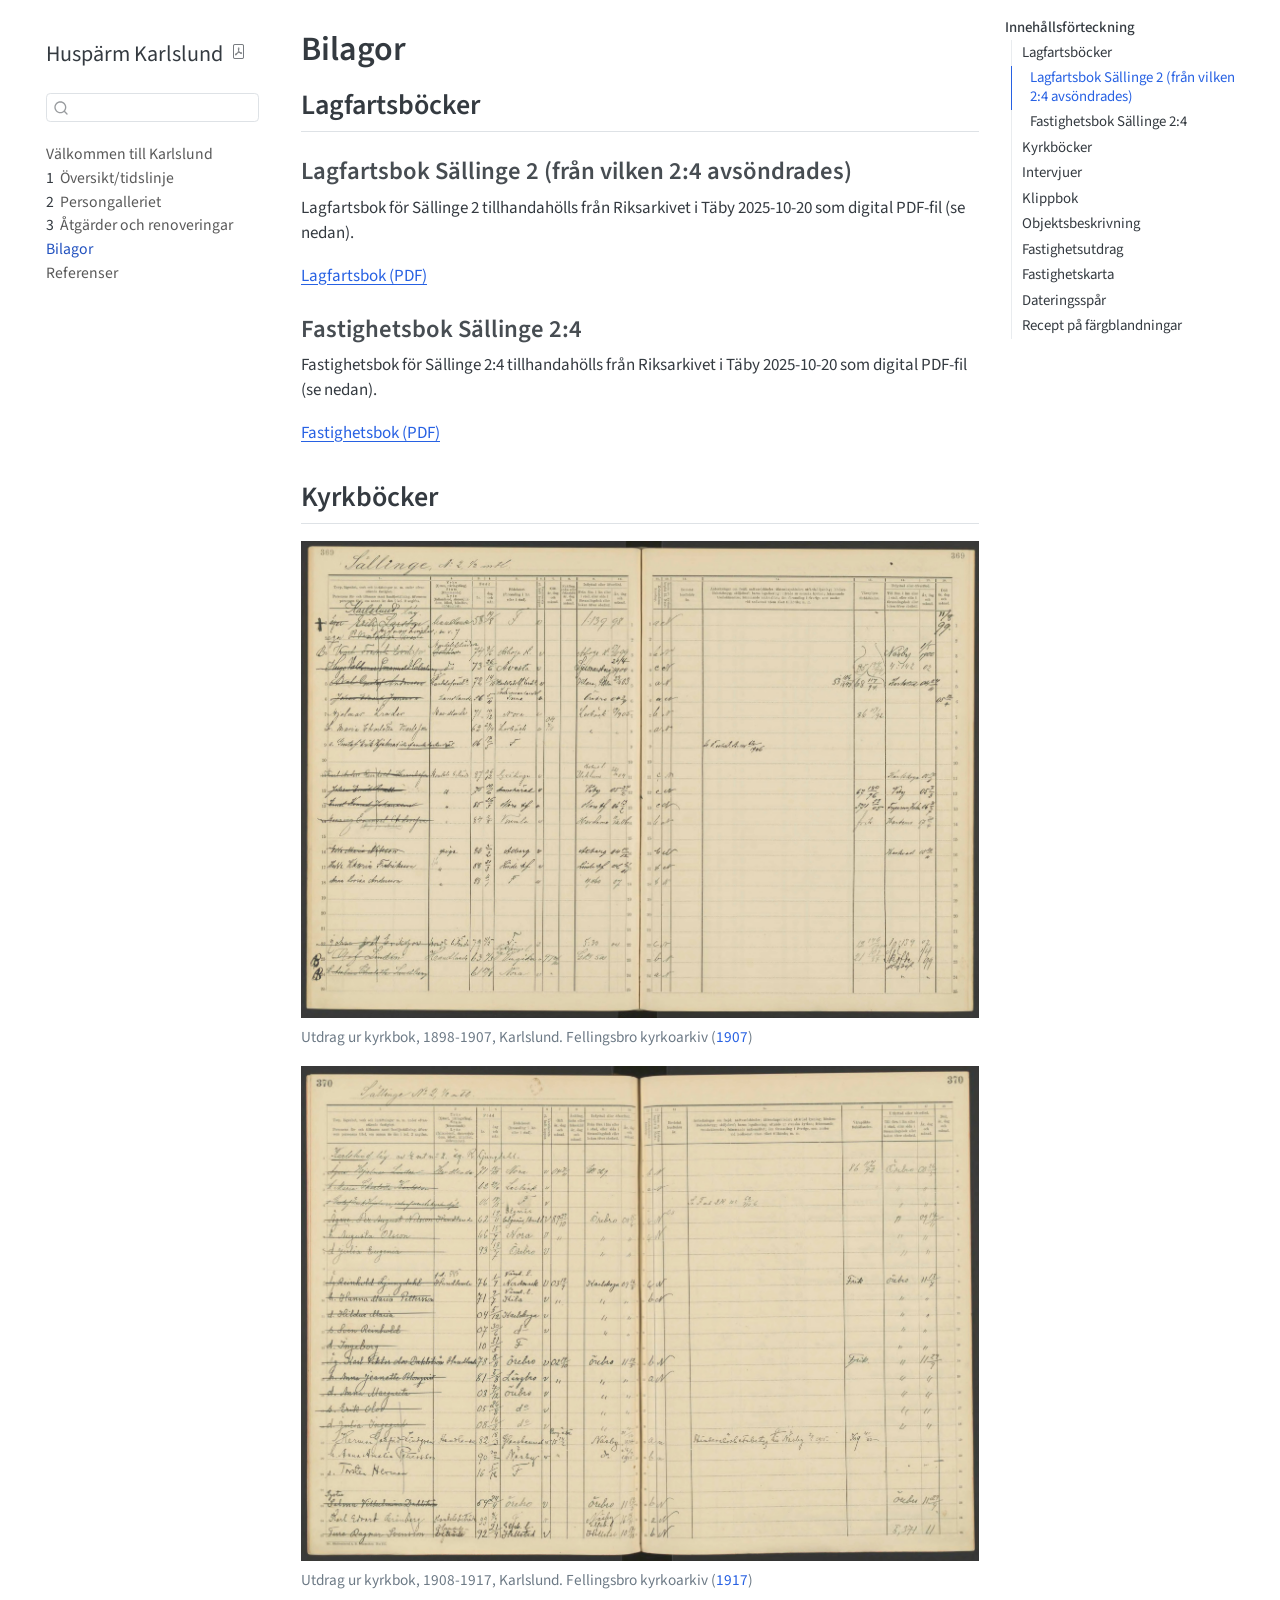
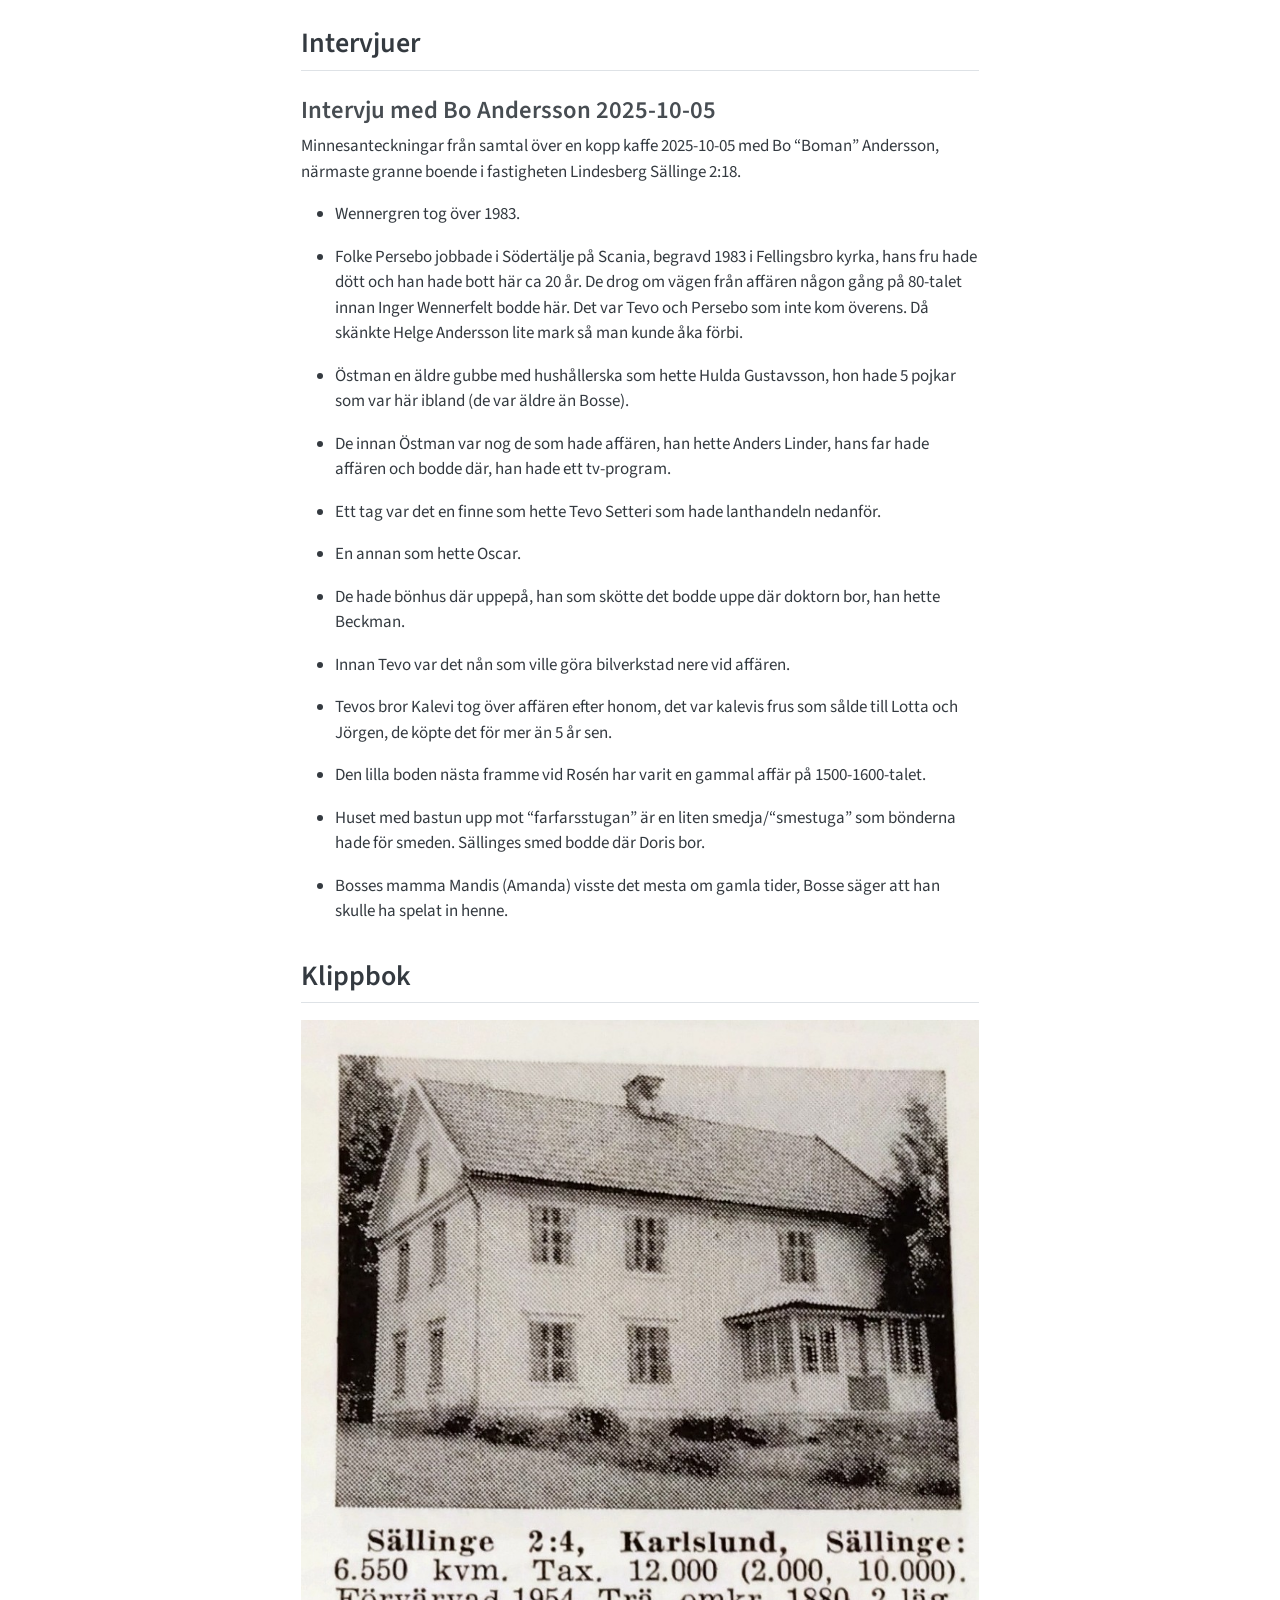
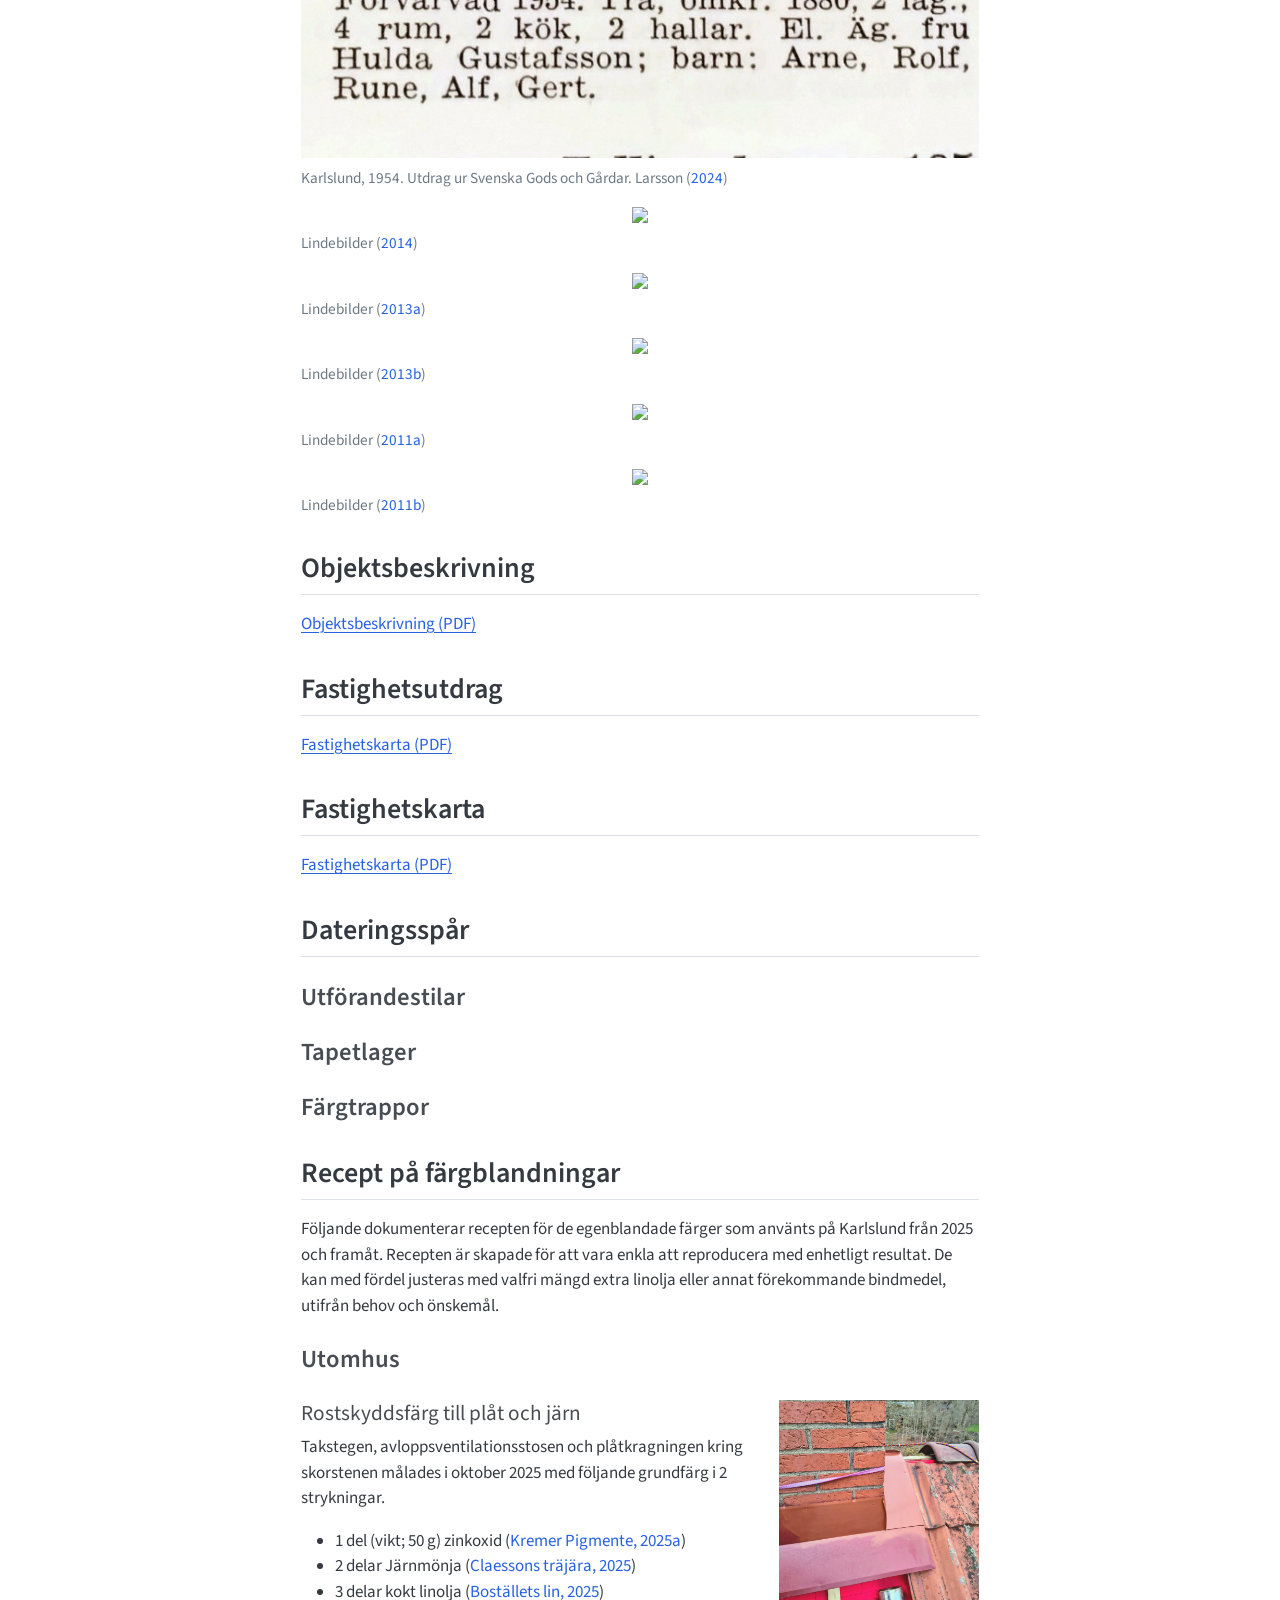
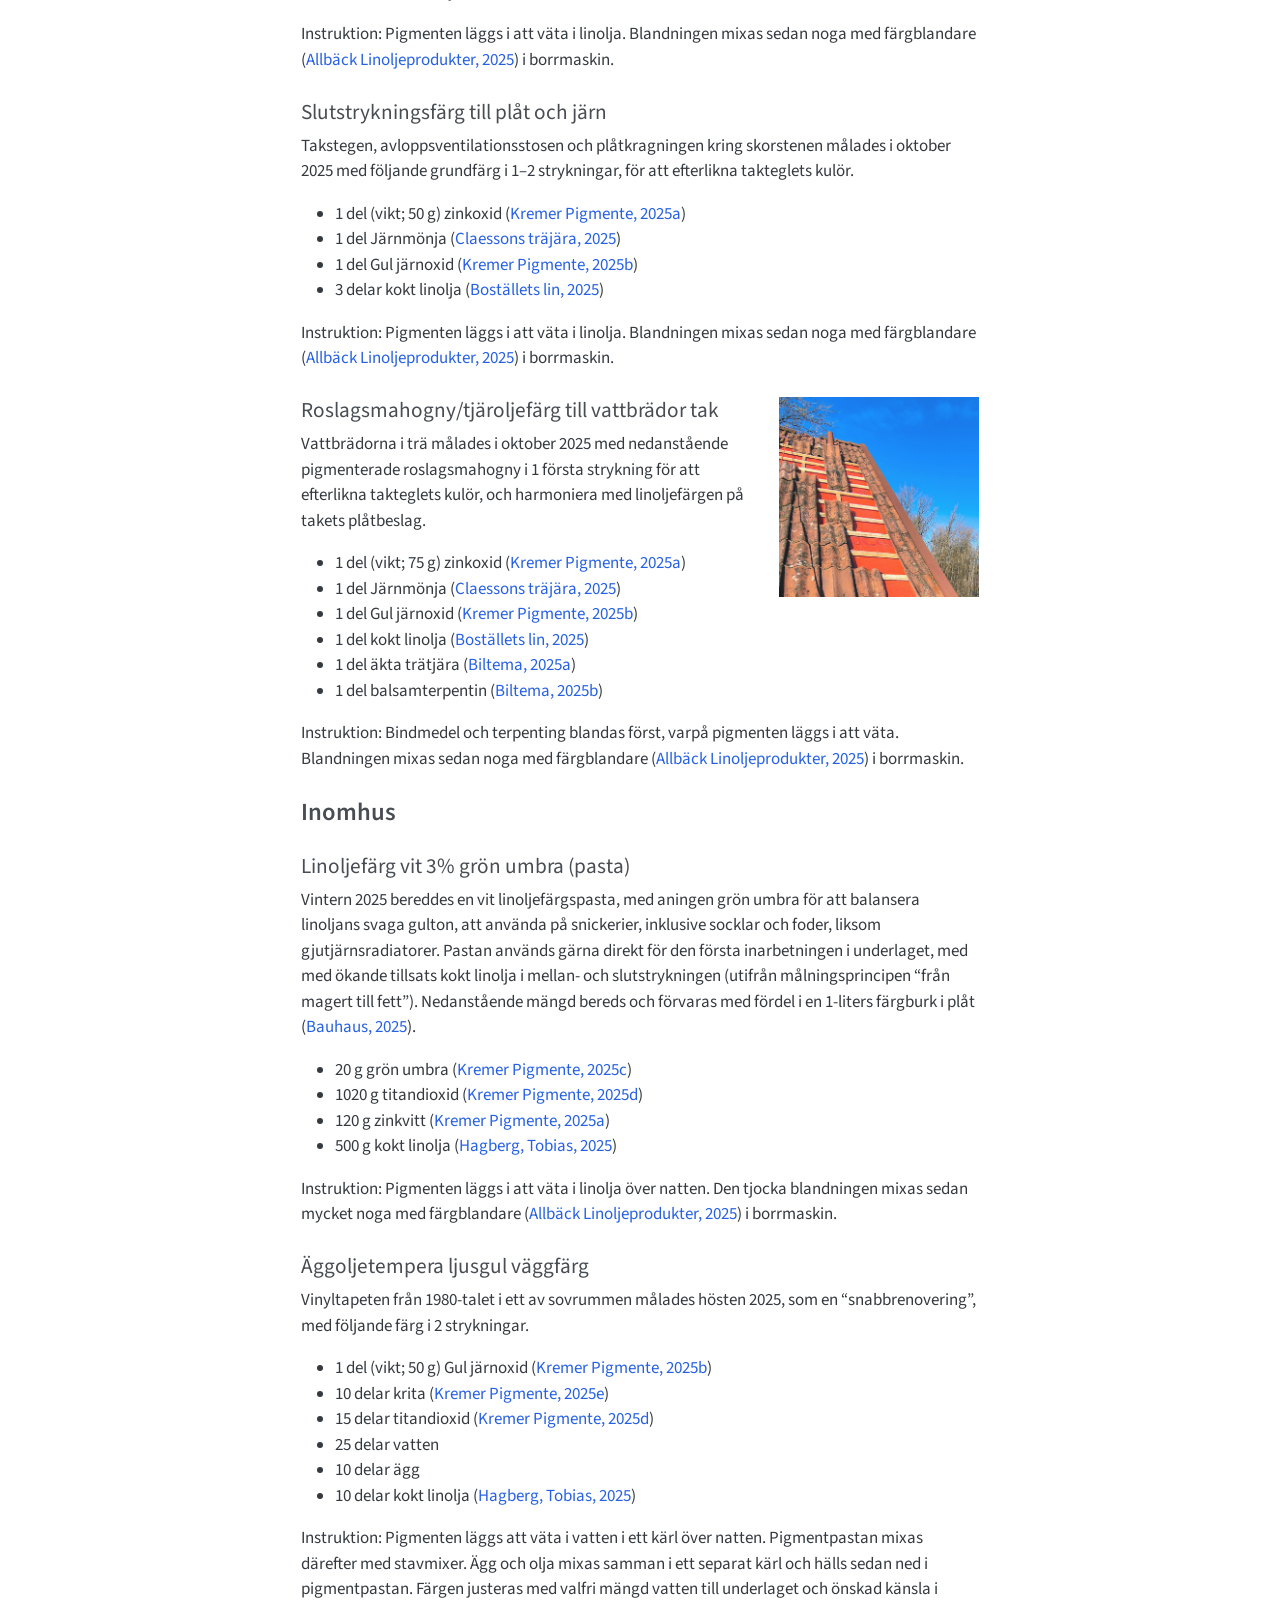
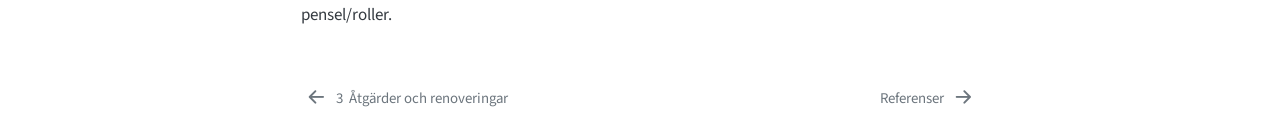
==== docs/bilagor.html @ 30f411c7 "genererar nya docs" ====
<!DOCTYPE html>
<html xmlns="http://www.w3.org/1999/xhtml" lang="sv" xml:lang="sv"><head>

<meta charset="utf-8">
<meta name="generator" content="quarto-1.8.25">

<meta name="viewport" content="width=device-width, initial-scale=1.0, user-scalable=yes">


<title>Bilagor – Huspärm Karlslund</title>
<style>
code{white-space: pre-wrap;}
span.smallcaps{font-variant: small-caps;}
div.columns{display: flex; gap: min(4vw, 1.5em);}
div.column{flex: auto; overflow-x: auto;}
div.hanging-indent{margin-left: 1.5em; text-indent: -1.5em;}
ul.task-list{list-style: none;}
ul.task-list li input[type="checkbox"] {
  width: 0.8em;
  margin: 0 0.8em 0.2em -1em; /* quarto-specific, see https://github.com/quarto-dev/quarto-cli/issues/4556 */ 
  vertical-align: middle;
}
/* CSS for citations */
div.csl-bib-body { }
div.csl-entry {
  clear: both;
  margin-bottom: 0em;
}
.hanging-indent div.csl-entry {
  margin-left:2em;
  text-indent:-2em;
}
div.csl-left-margin {
  min-width:2em;
  float:left;
}
div.csl-right-inline {
  margin-left:2em;
  padding-left:1em;
}
div.csl-indent {
  margin-left: 2em;
}</style>


<script src="site_libs/quarto-nav/quarto-nav.js"></script>
<script src="site_libs/quarto-nav/headroom.min.js"></script>
<script src="site_libs/clipboard/clipboard.min.js"></script>
<script src="site_libs/quarto-search/autocomplete.umd.js"></script>
<script src="site_libs/quarto-search/fuse.min.js"></script>
<script src="site_libs/quarto-search/quarto-search.js"></script>
<meta name="quarto:offset" content="./">
<link href="./references.html" rel="next">
<link href="./renovering.html" rel="prev">
<script src="site_libs/quarto-html/quarto.js" type="module"></script>
<script src="site_libs/quarto-html/tabsets/tabsets.js" type="module"></script>
<script src="site_libs/quarto-html/axe/axe-check.js" type="module"></script>
<script src="site_libs/quarto-html/popper.min.js"></script>
<script src="site_libs/quarto-html/tippy.umd.min.js"></script>
<script src="site_libs/quarto-html/anchor.min.js"></script>
<link href="site_libs/quarto-html/tippy.css" rel="stylesheet">
<link href="site_libs/quarto-html/quarto-syntax-highlighting-7b89279ff1a6dce999919e0e67d4d9ec.css" rel="stylesheet" id="quarto-text-highlighting-styles">
<script src="site_libs/bootstrap/bootstrap.min.js"></script>
<link href="site_libs/bootstrap/bootstrap-icons.css" rel="stylesheet">
<link href="site_libs/bootstrap/bootstrap-0dd2bd5de344125cf763a379ddc3eb04.min.css" rel="stylesheet" append-hash="true" id="quarto-bootstrap" data-mode="light">
<script id="quarto-search-options" type="application/json">{
  "location": "sidebar",
  "copy-button": false,
  "collapse-after": 3,
  "panel-placement": "start",
  "type": "textbox",
  "limit": 50,
  "keyboard-shortcut": [
    "f",
    "/",
    "s"
  ],
  "show-item-context": false,
  "language": {
    "search-no-results-text": "Inget resultat",
    "search-matching-documents-text": "matchande dokument",
    "search-copy-link-title": "Kopiera länk för att söka",
    "search-hide-matches-text": "Göm ytterligare resultat",
    "search-more-match-text": "annat resultat i detta dokument",
    "search-more-matches-text": "fler resultat i detta dokument",
    "search-clear-button-title": "Rensa",
    "search-text-placeholder": "",
    "search-detached-cancel-button-title": "Avbryt",
    "search-submit-button-title": "Verkställ",
    "search-label": "Sök"
  }
}</script>


</head>

<body class="nav-sidebar floating quarto-light">

<div id="quarto-search-results"></div>
  <header id="quarto-header" class="headroom fixed-top">
  <nav class="quarto-secondary-nav">
    <div class="container-fluid d-flex">
      <button type="button" class="quarto-btn-toggle btn" data-bs-toggle="collapse" role="button" data-bs-target=".quarto-sidebar-collapse-item" aria-controls="quarto-sidebar" aria-expanded="false" aria-label="Skifta sidonavigering" onclick="if (window.quartoToggleHeadroom) { window.quartoToggleHeadroom(); }">
        <i class="bi bi-layout-text-sidebar-reverse"></i>
      </button>
        <nav class="quarto-page-breadcrumbs" aria-label="breadcrumb"><ol class="breadcrumb"><li class="breadcrumb-item"><a href="./bilagor.html">Bilagor</a></li></ol></nav>
        <a class="flex-grow-1" role="navigation" data-bs-toggle="collapse" data-bs-target=".quarto-sidebar-collapse-item" aria-controls="quarto-sidebar" aria-expanded="false" aria-label="Skifta sidonavigering" onclick="if (window.quartoToggleHeadroom) { window.quartoToggleHeadroom(); }">      
        </a>
      <button type="button" class="btn quarto-search-button" aria-label="Sök" onclick="window.quartoOpenSearch();">
        <i class="bi bi-search"></i>
      </button>
    </div>
  </nav>
</header>
<!-- content -->
<div id="quarto-content" class="quarto-container page-columns page-rows-contents page-layout-article">
<!-- sidebar -->
  <nav id="quarto-sidebar" class="sidebar collapse collapse-horizontal quarto-sidebar-collapse-item sidebar-navigation floating overflow-auto">
    <div class="pt-lg-2 mt-2 text-left sidebar-header sidebar-header-stacked">
      <a href="./index.html" class="sidebar-logo-link">
      </a>
    <div class="sidebar-title mb-0 py-0">
      <a href="./">Huspärm Karlslund</a> 
        <div class="sidebar-tools-main">
    <a href="./Huspärm-Karlslund.pdf" title="Download PDF" class="quarto-navigation-tool px-1" aria-label="Download PDF"><i class="bi bi-file-pdf"></i></a>
</div>
    </div>
      </div>
        <div class="mt-2 flex-shrink-0 align-items-center">
        <div class="sidebar-search">
        <div id="quarto-search" class="" title="Sök"></div>
        </div>
        </div>
    <div class="sidebar-menu-container"> 
    <ul class="list-unstyled mt-1">
        <li class="sidebar-item">
  <div class="sidebar-item-container"> 
  <a href="./index.html" class="sidebar-item-text sidebar-link">
 <span class="menu-text">Välkommen till Karlslund</span></a>
  </div>
</li>
        <li class="sidebar-item">
  <div class="sidebar-item-container"> 
  <a href="./summary.html" class="sidebar-item-text sidebar-link">
 <span class="menu-text"><span class="chapter-number">1</span>&nbsp; <span class="chapter-title">Översikt/tidslinje</span></span></a>
  </div>
</li>
        <li class="sidebar-item">
  <div class="sidebar-item-container"> 
  <a href="./persongalleri.html" class="sidebar-item-text sidebar-link">
 <span class="menu-text"><span class="chapter-number">2</span>&nbsp; <span class="chapter-title">Persongalleriet</span></span></a>
  </div>
</li>
        <li class="sidebar-item">
  <div class="sidebar-item-container"> 
  <a href="./renovering.html" class="sidebar-item-text sidebar-link">
 <span class="menu-text"><span class="chapter-number">3</span>&nbsp; <span class="chapter-title">Åtgärder och renoveringar</span></span></a>
  </div>
</li>
        <li class="sidebar-item">
  <div class="sidebar-item-container"> 
  <a href="./bilagor.html" class="sidebar-item-text sidebar-link active">
 <span class="menu-text">Bilagor</span></a>
  </div>
</li>
        <li class="sidebar-item">
  <div class="sidebar-item-container"> 
  <a href="./references.html" class="sidebar-item-text sidebar-link">
 <span class="menu-text">Referenser</span></a>
  </div>
</li>
    </ul>
    </div>
</nav>
<div id="quarto-sidebar-glass" class="quarto-sidebar-collapse-item" data-bs-toggle="collapse" data-bs-target=".quarto-sidebar-collapse-item"></div>
<!-- margin-sidebar -->
    <div id="quarto-margin-sidebar" class="sidebar margin-sidebar">
        <nav id="TOC" role="doc-toc" class="toc-active">
    <h2 id="toc-title">Innehållsförteckning</h2>
   
  <ul>
  <li><a href="#lagfartsböcker" id="toc-lagfartsböcker" class="nav-link active" data-scroll-target="#lagfartsböcker">Lagfartsböcker</a>
  <ul class="collapse">
  <li><a href="#lagfartsbok-sällinge-2-från-vilken-24-avsöndrades" id="toc-lagfartsbok-sällinge-2-från-vilken-24-avsöndrades" class="nav-link" data-scroll-target="#lagfartsbok-sällinge-2-från-vilken-24-avsöndrades">Lagfartsbok Sällinge 2 (från vilken 2:4 avsöndrades)</a></li>
  <li><a href="#fastighetsbok-sällinge-24" id="toc-fastighetsbok-sällinge-24" class="nav-link" data-scroll-target="#fastighetsbok-sällinge-24">Fastighetsbok Sällinge 2:4</a></li>
  </ul></li>
  <li><a href="#kyrkböcker" id="toc-kyrkböcker" class="nav-link" data-scroll-target="#kyrkböcker">Kyrkböcker</a></li>
  <li><a href="#intervjuer" id="toc-intervjuer" class="nav-link" data-scroll-target="#intervjuer">Intervjuer</a>
  <ul class="collapse">
  <li><a href="#intervju-med-bo-andersson-2025-10-05" id="toc-intervju-med-bo-andersson-2025-10-05" class="nav-link" data-scroll-target="#intervju-med-bo-andersson-2025-10-05">Intervju med Bo Andersson 2025-10-05</a></li>
  </ul></li>
  <li><a href="#klippbok" id="toc-klippbok" class="nav-link" data-scroll-target="#klippbok">Klippbok</a></li>
  <li><a href="#objektsbeskrivning" id="toc-objektsbeskrivning" class="nav-link" data-scroll-target="#objektsbeskrivning">Objektsbeskrivning</a></li>
  <li><a href="#fastighetsutdrag" id="toc-fastighetsutdrag" class="nav-link" data-scroll-target="#fastighetsutdrag">Fastighetsutdrag</a></li>
  <li><a href="#fastighetskarta" id="toc-fastighetskarta" class="nav-link" data-scroll-target="#fastighetskarta">Fastighetskarta</a></li>
  <li><a href="#dateringsspår" id="toc-dateringsspår" class="nav-link" data-scroll-target="#dateringsspår">Dateringsspår</a>
  <ul class="collapse">
  <li><a href="#utförandestilar" id="toc-utförandestilar" class="nav-link" data-scroll-target="#utförandestilar">Utförandestilar</a></li>
  <li><a href="#tapetlager" id="toc-tapetlager" class="nav-link" data-scroll-target="#tapetlager">Tapetlager</a></li>
  <li><a href="#färgtrappor" id="toc-färgtrappor" class="nav-link" data-scroll-target="#färgtrappor">Färgtrappor</a></li>
  </ul></li>
  <li><a href="#recept-på-färgblandningar" id="toc-recept-på-färgblandningar" class="nav-link" data-scroll-target="#recept-på-färgblandningar">Recept på färgblandningar</a>
  <ul class="collapse">
  <li><a href="#utomhus" id="toc-utomhus" class="nav-link" data-scroll-target="#utomhus">Utomhus</a></li>
  <li><a href="#inomhus" id="toc-inomhus" class="nav-link" data-scroll-target="#inomhus">Inomhus</a></li>
  </ul></li>
  </ul>
</nav>
    </div>
<!-- main -->
<main class="content" id="quarto-document-content">

<header id="title-block-header" class="quarto-title-block default">
<div class="quarto-title">
<h1 class="title">Bilagor</h1>
</div>



<div class="quarto-title-meta">

    
  
    
  </div>
  


</header>


<section id="lagfartsböcker" class="level2">
<h2 class="anchored" data-anchor-id="lagfartsböcker">Lagfartsböcker</h2>
<section id="lagfartsbok-sällinge-2-från-vilken-24-avsöndrades" class="level3">
<h3 class="anchored" data-anchor-id="lagfartsbok-sällinge-2-från-vilken-24-avsöndrades">Lagfartsbok Sällinge 2 (från vilken 2:4 avsöndrades)</h3>
<p>Lagfartsbok för Sällinge 2 tillhandahölls från Riksarkivet i Täby 2025-10-20 som digital PDF-fil (se nedan).</p>
<p><a href="lagfartsbok.pdf">Lagfartsbok (PDF)</a></p>
</section>
<section id="fastighetsbok-sällinge-24" class="level3">
<h3 class="anchored" data-anchor-id="fastighetsbok-sällinge-24">Fastighetsbok Sällinge 2:4</h3>
<p>Fastighetsbok för Sällinge 2:4 tillhandahölls från Riksarkivet i Täby 2025-10-20 som digital PDF-fil (se nedan).</p>
<p><a href="fastighetsbok.pdf">Fastighetsbok (PDF)</a></p>
</section>
</section>
<section id="kyrkböcker" class="level2">
<h2 class="anchored" data-anchor-id="kyrkböcker">Kyrkböcker</h2>
<!--
Bifoga bilagor här.

Fellingsbro kyrkoarkiv, Församlingsböcker. Bunden serie, SE/ULA/10244/A II a/10a (1908-1917)
https://sok.riksarkivet.se/bildvisning/00163711_00004#?xywh=3158%2C2132%2C3095%2C1607&cv=3
Bild 4 omnämns Karlslund, se nedan för bilder

Fellingsbro kyrkoarkiv, Församlingsböcker. Bunden serie, SE/ULA/10244/A II a/10b (1908-1917)
https://sok.riksarkivet.se/bildvisning/00163712_00001#?xywh=-582%2C0%2C4222%2C2193
Bild 117 Sällinge 2, Rockhammars bruks kapten H J F Gahn, i Kåfalla
Arrendator K. A. Rosén i No 4
00163712_00117
00163712_00118
00163712_00119
00163712_00120
00163712_00121
00163712_00122 <-- Karslund läg
00163712_00123
00163712_00124
00163712_00125
00163712_00126
-->
<div class="quarto-figure quarto-figure-center">
<figure class="figure">
<p><img src="00163702_00369.jpg" class="img-fluid figure-img"></p>
<figcaption>Utdrag ur kyrkbok, 1898-1907, Karlslund. <span class="citation" data-cites="00163702_00369">Fellingsbro kyrkoarkiv (<a href="references.html#ref-00163702_00369" role="doc-biblioref">1907</a>)</span></figcaption>
</figure>
</div>
<div class="quarto-figure quarto-figure-center">
<figure class="figure">
<p><img src="00163712_00122.jpg" class="img-fluid figure-img"></p>
<figcaption>Utdrag ur kyrkbok, 1908-1917, Karlslund. <span class="citation" data-cites="00163712_00122">Fellingsbro kyrkoarkiv (<a href="references.html#ref-00163712_00122" role="doc-biblioref">1917</a>)</span></figcaption>
</figure>
</div>
</section>
<section id="intervjuer" class="level2">
<h2 class="anchored" data-anchor-id="intervjuer">Intervjuer</h2>
<section id="intervju-med-bo-andersson-2025-10-05" class="level3">
<h3 class="anchored" data-anchor-id="intervju-med-bo-andersson-2025-10-05">Intervju med Bo Andersson 2025-10-05</h3>
<p>Minnesanteckningar från samtal över en kopp kaffe 2025-10-05 med Bo “Boman” Andersson, närmaste granne boende i fastigheten Lindesberg Sällinge 2:18.</p>
<ul>
<li><p>Wennergren tog över 1983.</p></li>
<li><p>Folke Persebo jobbade i Södertälje på Scania, begravd 1983 i Fellingsbro kyrka, hans fru hade dött och han hade bott här ca 20 år. De drog om vägen från affären någon gång på 80-talet innan Inger Wennerfelt bodde här. Det var Tevo och Persebo som inte kom överens. Då skänkte Helge Andersson lite mark så man kunde åka förbi.</p></li>
<li><p>Östman en äldre gubbe med hushållerska som hette Hulda Gustavsson, hon hade 5 pojkar som var här ibland (de var äldre än Bosse).</p></li>
<li><p>De innan Östman var nog de som hade affären, han hette Anders Linder, hans far hade affären och bodde där, han hade ett tv-program.</p></li>
<li><p>Ett tag var det en finne som hette Tevo Setteri som hade lanthandeln nedanför.</p></li>
<li><p>En annan som hette Oscar.</p></li>
<li><p>De hade bönhus där uppepå, han som skötte det bodde uppe där doktorn bor, han hette Beckman.</p></li>
<li><p>Innan Tevo var det nån som ville göra bilverkstad nere vid affären.</p></li>
<li><p>Tevos bror Kalevi tog över affären efter honom, det var kalevis frus som sålde till Lotta och Jörgen, de köpte det för mer än 5 år sen.</p></li>
<li><p>Den lilla boden nästa framme vid Rosén har varit en gammal affär på 1500-1600-talet.</p></li>
<li><p>Huset med bastun upp mot “farfarsstugan” är en liten smedja/“smestuga” som bönderna hade för smeden. Sällinges smed bodde där Doris bor.</p></li>
<li><p>Bosses mamma Mandis (Amanda) visste det mesta om gamla tider, Bosse säger att han skulle ha spelat in henne.</p></li>
</ul>
</section>
</section>
<section id="klippbok" class="level2">
<h2 class="anchored" data-anchor-id="klippbok">Klippbok</h2>
<!--![Vy från Sällinge, 1911. @Boström](cover.png)-->
<div class="quarto-figure quarto-figure-center">
<figure class="figure">
<p><img src="shg.jpg" class="img-fluid figure-img"></p>
<figcaption>Karlslund, 1954. Utdrag ur Svenska Gods och Gårdar. <span class="citation" data-cites="Larsson">Larsson (<a href="references.html#ref-Larsson" role="doc-biblioref">2024</a>)</span></figcaption>
</figure>
</div>
<div class="quarto-figure quarto-figure-center">
<figure class="figure">
<p><img src="https://www.lindebilder.se/data/media/174/Frovi_ID_Flygfoto_Over_Sellinge_161114_913.jpg" class="img-fluid figure-img"></p>
<figcaption><span class="citation" data-cites="Lindebilder0">Lindebilder (<a href="references.html#ref-Lindebilder0" role="doc-biblioref">2014</a>)</span></figcaption>
</figure>
</div>
<div class="quarto-figure quarto-figure-center">
<figure class="figure">
<p><img src="https://www.lindebilder.se/data/media/174/id_22489_1000.jpg" class="img-fluid figure-img"></p>
<figcaption><span class="citation" data-cites="Lindebilder1">Lindebilder (<a href="references.html#ref-Lindebilder1" role="doc-biblioref">2013a</a>)</span></figcaption>
</figure>
</div>
<div class="quarto-figure quarto-figure-center">
<figure class="figure">
<p><img src="https://www.lindebilder.se/data/media/174/sellinge_vyfron_750.jpg" class="img-fluid figure-img"></p>
<figcaption><span class="citation" data-cites="Lindebilder2">Lindebilder (<a href="references.html#ref-Lindebilder2" role="doc-biblioref">2013b</a>)</span></figcaption>
</figure>
</div>
<div class="quarto-figure quarto-figure-center">
<figure class="figure">
<p><img src="https://www.lindebilder.se/data/media/174/Sellinge_ID_23763_Vy_Fron_190906_973.jpg" class="img-fluid figure-img"></p>
<figcaption><span class="citation" data-cites="Lindebilder3">Lindebilder (<a href="references.html#ref-Lindebilder3" role="doc-biblioref">2011a</a>)</span></figcaption>
</figure>
</div>
<div class="quarto-figure quarto-figure-center">
<figure class="figure">
<p><img src="https://www.lindebilder.se/data/media/174/sellingeOsterhammarsSkola1910_270411.jpg" class="img-fluid figure-img"></p>
<figcaption><span class="citation" data-cites="Lindebilder4">Lindebilder (<a href="references.html#ref-Lindebilder4" role="doc-biblioref">2011b</a>)</span></figcaption>
</figure>
</div>
</section>
<section id="objektsbeskrivning" class="level2">
<h2 class="anchored" data-anchor-id="objektsbeskrivning">Objektsbeskrivning</h2>
<p><a href="Objektsbeskrivning.pdf">Objektsbeskrivning (PDF)</a></p>
</section>
<section id="fastighetsutdrag" class="level2">
<h2 class="anchored" data-anchor-id="fastighetsutdrag">Fastighetsutdrag</h2>
<p><a href="Fastighetsutdrag.pdf">Fastighetskarta (PDF)</a></p>
</section>
<section id="fastighetskarta" class="level2">
<h2 class="anchored" data-anchor-id="fastighetskarta">Fastighetskarta</h2>
<p><a href="Karta.pdf">Fastighetskarta (PDF)</a></p>
</section>
<section id="dateringsspår" class="level2">
<h2 class="anchored" data-anchor-id="dateringsspår">Dateringsspår</h2>
<section id="utförandestilar" class="level3">
<h3 class="anchored" data-anchor-id="utförandestilar">Utförandestilar</h3>
</section>
<section id="tapetlager" class="level3">
<h3 class="anchored" data-anchor-id="tapetlager">Tapetlager</h3>
</section>
<section id="färgtrappor" class="level3">
<h3 class="anchored" data-anchor-id="färgtrappor">Färgtrappor</h3>
</section>
</section>
<section id="recept-på-färgblandningar" class="level2">
<h2 class="anchored" data-anchor-id="recept-på-färgblandningar">Recept på färgblandningar</h2>
<p>Följande dokumenterar recepten för de egenblandade färger som använts på Karlslund från 2025 och framåt. Recepten är skapade för att vara enkla att reproducera med enhetligt resultat. De kan med fördel justeras med valfri mängd extra linolja eller annat förekommande bindmedel, utifrån behov och önskemål.</p>
<section id="utomhus" class="level3">
<h3 class="anchored" data-anchor-id="utomhus">Utomhus</h3>
<section id="rostskyddsfärg-till-plåt-och-järn" class="level4">
<h4 class="anchored" data-anchor-id="rostskyddsfärg-till-plåt-och-järn"><img src="plåtfärg.jpg" class="img-fluid" style="float: right; margin: 0 0 1em 1em; width: 25%; min-width: 200px;">Rostskyddsfärg till plåt och järn</h4>
<p>Takstegen, avloppsventilationsstosen och plåtkragningen kring skorstenen målades i oktober 2025 med följande grundfärg i 2 strykningar.</p>
<ul>
<li>1 del (vikt; 50 g) zinkoxid <span class="citation" data-cites="kremer-zinkoxid">(<a href="references.html#ref-kremer-zinkoxid" role="doc-biblioref">Kremer Pigmente, 2025a</a>)</span></li>
<li>2 delar Järnmönja <span class="citation" data-cites="claessons-jarnmonja">(<a href="references.html#ref-claessons-jarnmonja" role="doc-biblioref">Claessons träjära, 2025</a>)</span></li>
<li>3 delar kokt linolja <span class="citation" data-cites="bostallets-kokt-linolja">(<a href="references.html#ref-bostallets-kokt-linolja" role="doc-biblioref">Boställets lin, 2025</a>)</span></li>
</ul>
<p>Instruktion: Pigmenten läggs i att väta i linolja. Blandningen mixas sedan noga med färgblandare <span class="citation" data-cites="allback-hans">(<a href="references.html#ref-allback-hans" role="doc-biblioref">Allbäck Linoljeprodukter, 2025</a>)</span> i borrmaskin.</p>
</section>
<section id="slutstrykningsfärg-till-plåt-och-järn" class="level4">
<h4 class="anchored" data-anchor-id="slutstrykningsfärg-till-plåt-och-järn">Slutstrykningsfärg till plåt och järn</h4>
<p>Takstegen, avloppsventilationsstosen och plåtkragningen kring skorstenen målades i oktober 2025 med följande grundfärg i 1–2 strykningar, för att efterlikna takteglets kulör.</p>
<ul>
<li>1 del (vikt; 50 g) zinkoxid <span class="citation" data-cites="kremer-zinkoxid">(<a href="references.html#ref-kremer-zinkoxid" role="doc-biblioref">Kremer Pigmente, 2025a</a>)</span></li>
<li>1 del Järnmönja <span class="citation" data-cites="claessons-jarnmonja">(<a href="references.html#ref-claessons-jarnmonja" role="doc-biblioref">Claessons träjära, 2025</a>)</span></li>
<li>1 del Gul järnoxid <span class="citation" data-cites="kremer-gul-jarnoxid">(<a href="references.html#ref-kremer-gul-jarnoxid" role="doc-biblioref">Kremer Pigmente, 2025b</a>)</span></li>
<li>3 delar kokt linolja <span class="citation" data-cites="bostallets-kokt-linolja">(<a href="references.html#ref-bostallets-kokt-linolja" role="doc-biblioref">Boställets lin, 2025</a>)</span></li>
</ul>
<p>Instruktion: Pigmenten läggs i att väta i linolja. Blandningen mixas sedan noga med färgblandare <span class="citation" data-cites="allback-hans">(<a href="references.html#ref-allback-hans" role="doc-biblioref">Allbäck Linoljeprodukter, 2025</a>)</span> i borrmaskin.</p>
</section>
<section id="roslagsmahognytjäroljefärg-till-vattbrädor-tak" class="level4">
<h4 class="anchored" data-anchor-id="roslagsmahognytjäroljefärg-till-vattbrädor-tak"><img src="vattbräda.jpg" class="img-fluid" style="float: right; margin: 0 0 1em 1em; width: 25%; min-width: 200px;">Roslagsmahogny/tjäroljefärg till vattbrädor tak</h4>
<p>Vattbrädorna i trä målades i oktober 2025 med nedanstående pigmenterade roslagsmahogny i 1 första strykning för att efterlikna takteglets kulör, och harmoniera med linoljefärgen på takets plåtbeslag.</p>
<ul>
<li>1 del (vikt; 75 g) zinkoxid <span class="citation" data-cites="kremer-zinkoxid">(<a href="references.html#ref-kremer-zinkoxid" role="doc-biblioref">Kremer Pigmente, 2025a</a>)</span></li>
<li>1 del Järnmönja <span class="citation" data-cites="claessons-jarnmonja">(<a href="references.html#ref-claessons-jarnmonja" role="doc-biblioref">Claessons träjära, 2025</a>)</span></li>
<li>1 del Gul järnoxid <span class="citation" data-cites="kremer-gul-jarnoxid">(<a href="references.html#ref-kremer-gul-jarnoxid" role="doc-biblioref">Kremer Pigmente, 2025b</a>)</span></li>
<li>1 del kokt linolja <span class="citation" data-cites="bostallets-kokt-linolja">(<a href="references.html#ref-bostallets-kokt-linolja" role="doc-biblioref">Boställets lin, 2025</a>)</span></li>
<li>1 del äkta trätjära <span class="citation" data-cites="biltema-tjara">(<a href="references.html#ref-biltema-tjara" role="doc-biblioref">Biltema, 2025a</a>)</span></li>
<li>1 del balsamterpentin <span class="citation" data-cites="biltema-terpentin">(<a href="references.html#ref-biltema-terpentin" role="doc-biblioref">Biltema, 2025b</a>)</span></li>
</ul>
<p>Instruktion: Bindmedel och terpenting blandas först, varpå pigmenten läggs i att väta. Blandningen mixas sedan noga med färgblandare <span class="citation" data-cites="allback-hans">(<a href="references.html#ref-allback-hans" role="doc-biblioref">Allbäck Linoljeprodukter, 2025</a>)</span> i borrmaskin.</p>
</section>
</section>
<section id="inomhus" class="level3">
<h3 class="anchored" data-anchor-id="inomhus">Inomhus</h3>
<section id="linoljefärg-vit-3-grön-umbra-pasta" class="level4">
<h4 class="anchored" data-anchor-id="linoljefärg-vit-3-grön-umbra-pasta">Linoljefärg vit 3% grön umbra (pasta)</h4>
<p>Vintern 2025 bereddes en vit linoljefärgspasta, med aningen grön umbra för att balansera linoljans svaga gulton, att använda på snickerier, inklusive socklar och foder, liksom gjutjärnsradiatorer. Pastan används gärna direkt för den första inarbetningen i underlaget, med med ökande tillsats kokt linolja i mellan- och slutstrykningen (utifrån målningsprincipen “från magert till fett”). Nedanstående mängd bereds och förvaras med fördel i en 1-liters färgburk i plåt <span class="citation" data-cites="burk-1l">(<a href="references.html#ref-burk-1l" role="doc-biblioref">Bauhaus, 2025</a>)</span>.</p>
<ul>
<li>20 g grön umbra <span class="citation" data-cites="kremer-gron-umbra">(<a href="references.html#ref-kremer-gron-umbra" role="doc-biblioref">Kremer Pigmente, 2025c</a>)</span></li>
<li>1020 g titandioxid <span class="citation" data-cites="kremer-titandioxid">(<a href="references.html#ref-kremer-titandioxid" role="doc-biblioref">Kremer Pigmente, 2025d</a>)</span></li>
<li>120 g zinkvitt <span class="citation" data-cites="kremer-zinkoxid">(<a href="references.html#ref-kremer-zinkoxid" role="doc-biblioref">Kremer Pigmente, 2025a</a>)</span></li>
<li>500 g kokt linolja <span class="citation" data-cites="egen-kokt-linolja">(<a href="references.html#ref-egen-kokt-linolja" role="doc-biblioref">Hagberg, Tobias, 2025</a>)</span></li>
</ul>
<p>Instruktion: Pigmenten läggs i att väta i linolja över natten. Den tjocka blandningen mixas sedan mycket noga med färgblandare <span class="citation" data-cites="allback-hans">(<a href="references.html#ref-allback-hans" role="doc-biblioref">Allbäck Linoljeprodukter, 2025</a>)</span> i borrmaskin.</p>
</section>
<section id="äggoljetempera-ljusgul-väggfärg" class="level4">
<h4 class="anchored" data-anchor-id="äggoljetempera-ljusgul-väggfärg">Äggoljetempera ljusgul väggfärg</h4>
<p>Vinyltapeten från 1980-talet i ett av sovrummen målades hösten 2025, som en “snabbrenovering”, med följande färg i 2 strykningar.</p>
<ul>
<li>1 del (vikt; 50 g) Gul järnoxid <span class="citation" data-cites="kremer-gul-jarnoxid">(<a href="references.html#ref-kremer-gul-jarnoxid" role="doc-biblioref">Kremer Pigmente, 2025b</a>)</span></li>
<li>10 delar krita <span class="citation" data-cites="kremer-krita">(<a href="references.html#ref-kremer-krita" role="doc-biblioref">Kremer Pigmente, 2025e</a>)</span></li>
<li>15 delar titandioxid <span class="citation" data-cites="kremer-titandioxid">(<a href="references.html#ref-kremer-titandioxid" role="doc-biblioref">Kremer Pigmente, 2025d</a>)</span></li>
<li>25 delar vatten</li>
<li>10 delar ägg</li>
<li>10 delar kokt linolja <span class="citation" data-cites="egen-kokt-linolja">(<a href="references.html#ref-egen-kokt-linolja" role="doc-biblioref">Hagberg, Tobias, 2025</a>)</span></li>
</ul>
<p>Instruktion: Pigmenten läggs att väta i vatten i ett kärl över natten. Pigmentpastan mixas därefter med stavmixer. Ägg och olja mixas samman i ett separat kärl och hälls sedan ned i pigmentpastan. Färgen justeras med valfri mängd vatten till underlaget och önskad känsla i pensel/roller.</p>


<div id="refs" class="references csl-bib-body hanging-indent" data-entry-spacing="0" data-line-spacing="2" role="list" style="display: none">
<div id="ref-allback-hans" class="csl-entry" role="listitem">
Allbäck Linoljeprodukter. (2025). <em><span>Färgblandaren Hans – metall</span></em>. <a href="https://linoljeprodukter.se/verktyg/fargblandaren-hans-metall/">https://linoljeprodukter.se/verktyg/fargblandaren-hans-metall/</a>
</div>
<div id="ref-burk-1l" class="csl-entry" role="listitem">
Bauhaus. (2025). <em>Tomburk Beckers plåt 1 liter</em>. <a href="https://www.bauhaus.se/tomburk-beckers-plat-1-l">https://www.bauhaus.se/tomburk-beckers-plat-1-l</a>
</div>
<div id="ref-biltema-tjara" class="csl-entry" role="listitem">
Biltema. (2025a). <a href="https://www.biltema.se/bygg/farg/utomhusfarg/asfalt/akta-tratjara-1-liter-2000053045">https://www.biltema.se/bygg/farg/utomhusfarg/asfalt/akta-tratjara-1-liter-2000053045</a>
</div>
<div id="ref-biltema-terpentin" class="csl-entry" role="listitem">
Biltema. (2025b). <a href="https://www.biltema.se/bygg/farg/rengoringsmedel/balsamterpentin-1-liter-2000063842">https://www.biltema.se/bygg/farg/rengoringsmedel/balsamterpentin-1-liter-2000063842</a>
</div>
<div id="ref-bostallets-kokt-linolja" class="csl-entry" role="listitem">
Boställets lin. (2025). <em>Kallpressad kokt linolja</em>. <a href="https://bostalletslin.se/produkt/kallpressad-kokt-linolja/">https://bostalletslin.se/produkt/kallpressad-kokt-linolja/</a>
</div>
<div id="ref-claessons-jarnmonja" class="csl-entry" role="listitem">
Claessons träjära. (2025). <a href="https://claessons.com/roda/jarnmonja-406/">https://claessons.com/roda/jarnmonja-406/</a>
</div>
<div id="ref-00163702_00369" class="csl-entry" role="listitem">
Fellingsbro kyrkoarkiv. (1907). <em>Fellingsbro kyrkoarkiv, Församlingsböcker. Bunden serie, SE/ULA/10244/A II a/5 (1898-1907), bildid: 00163702_00369, sida 369</em>. Riksarkivet. <a href="https://sok.riksarkivet.se/bildvisning/00163702_00369">https://sok.riksarkivet.se/bildvisning/00163702_00369</a>
</div>
<div id="ref-00163712_00122" class="csl-entry" role="listitem">
Fellingsbro kyrkoarkiv. (1917). <em>Fellingsbro kyrkoarkiv, Församlingsböcker. Bunden serie, SE/ULA/10244/A II a/10b (1908-1917), bildid: 00163712_00122, sida 370</em>. Riksarkivet. <a href="https://sok.riksarkivet.se/bildvisning/00163712_00122">https://sok.riksarkivet.se/bildvisning/00163712_00122</a>
</div>
<div id="ref-egen-kokt-linolja" class="csl-entry" role="listitem">
Hagberg, Tobias. (2025). <em>Kallpressad (från <span>B</span>erga gård) linolja, kokt 6 tim @ 190 °<span>C</span></em>. <a href="https://www.berga.net/linolja-linfrokaka/">https://www.berga.net/linolja-linfrokaka/</a>
</div>
<div id="ref-kremer-zinkoxid" class="csl-entry" role="listitem">
Kremer Pigmente. (2025a). <a href="https://www.kremer-pigmente.com/en/shop/pigments/46300-zinc-white.html">https://www.kremer-pigmente.com/en/shop/pigments/46300-zinc-white.html</a>
</div>
<div id="ref-kremer-gul-jarnoxid" class="csl-entry" role="listitem">
Kremer Pigmente. (2025b). <a href="https://www.kremer-pigmente.com/en/shop/pigments/iron-oxide-pigments/48001-iron-oxide-yellow-maize-yellow.html">https://www.kremer-pigmente.com/en/shop/pigments/iron-oxide-pigments/48001-iron-oxide-yellow-maize-yellow.html</a>
</div>
<div id="ref-kremer-krita" class="csl-entry" role="listitem">
Kremer Pigmente. (2025e). <a href="https://www.kremer-pigmente.com/en/shop/fillers-building-materials/58000-chalk-from-champagne.html">https://www.kremer-pigmente.com/en/shop/fillers-building-materials/58000-chalk-from-champagne.html</a>
</div>
<div id="ref-kremer-titandioxid" class="csl-entry" role="listitem">
Kremer Pigmente. (2025d). <a href="https://www.kremer-pigmente.com/en/shop/pigments/pigments-of-modern-age/46200-titanium-white-rutile.html">https://www.kremer-pigmente.com/en/shop/pigments/pigments-of-modern-age/46200-titanium-white-rutile.html</a>
</div>
<div id="ref-kremer-gron-umbra" class="csl-entry" role="listitem">
Kremer Pigmente. (2025c). <a href="https://www.kremer-pigmente.com/en/shop/pigments/40612-raw-umber-greenish-dark.html">https://www.kremer-pigmente.com/en/shop/pigments/40612-raw-umber-greenish-dark.html</a>
</div>
<div id="ref-Larsson" class="csl-entry" role="listitem">
Larsson, A. (2024). Bild i SMS-meddelande.
</div>
<div id="ref-Lindebilder3" class="csl-entry" role="listitem">
Lindebilder. (2011a). <em><span>Vy från Sällinge</span></em>. <a href="https://www.lindebilder.se/data/media/174/Sellinge_ID_23763_Vy_Fron_190906_973.jpg">https://www.lindebilder.se/data/media/174/Sellinge_ID_23763_Vy_Fron_190906_973.jpg</a>
</div>
<div id="ref-Lindebilder4" class="csl-entry" role="listitem">
Lindebilder. (2011b). <em><span>Sällinge Österhammars Skola 1910</span></em>. <a href="https://www.lindebilder.se/data/media/174/sellingeOsterhammarsSkola1910_270411.jpg">https://www.lindebilder.se/data/media/174/sellingeOsterhammarsSkola1910_270411.jpg</a>
</div>
<div id="ref-Lindebilder1" class="csl-entry" role="listitem">
Lindebilder. (2013a). <em><span>Flygfoto över Sällinge</span></em>. <a href="https://www.lindebilder.se/data/media/174/id_22489_1000.jpg">https://www.lindebilder.se/data/media/174/id_22489_1000.jpg</a>
</div>
<div id="ref-Lindebilder2" class="csl-entry" role="listitem">
Lindebilder. (2013b). <em><span>Vy från Sällinge 1911</span></em>. <a href="https://www.lindebilder.se/data/media/174/sellinge_vyfron_750.jpg">https://www.lindebilder.se/data/media/174/sellinge_vyfron_750.jpg</a>
</div>
<div id="ref-Lindebilder0" class="csl-entry" role="listitem">
Lindebilder. (2014). <em><span>Flygfoto över Sällinge</span></em>. <a href="https://www.lindebilder.se/data/media/174/Frovi_ID_Flygfoto_Over_Sellinge_161114_913.jpg">https://www.lindebilder.se/data/media/174/Frovi_ID_Flygfoto_Over_Sellinge_161114_913.jpg</a>
</div>
</div>
</section>
</section>
</section>

</main> <!-- /main -->
<script id="quarto-html-after-body" type="application/javascript">
  window.document.addEventListener("DOMContentLoaded", function (event) {
    const icon = "";
    const anchorJS = new window.AnchorJS();
    anchorJS.options = {
      placement: 'right',
      icon: icon
    };
    anchorJS.add('.anchored');
    const isCodeAnnotation = (el) => {
      for (const clz of el.classList) {
        if (clz.startsWith('code-annotation-')) {                     
          return true;
        }
      }
      return false;
    }
    const onCopySuccess = function(e) {
      // button target
      const button = e.trigger;
      // don't keep focus
      button.blur();
      // flash "checked"
      button.classList.add('code-copy-button-checked');
      var currentTitle = button.getAttribute("title");
      button.setAttribute("title", "Kopierat!");
      let tooltip;
      if (window.bootstrap) {
        button.setAttribute("data-bs-toggle", "tooltip");
        button.setAttribute("data-bs-placement", "left");
        button.setAttribute("data-bs-title", "Kopierat!");
        tooltip = new bootstrap.Tooltip(button, 
          { trigger: "manual", 
            customClass: "code-copy-button-tooltip",
            offset: [0, -8]});
        tooltip.show();    
      }
      setTimeout(function() {
        if (tooltip) {
          tooltip.hide();
          button.removeAttribute("data-bs-title");
          button.removeAttribute("data-bs-toggle");
          button.removeAttribute("data-bs-placement");
        }
        button.setAttribute("title", currentTitle);
        button.classList.remove('code-copy-button-checked');
      }, 1000);
      // clear code selection
      e.clearSelection();
    }
    const getTextToCopy = function(trigger) {
      const outerScaffold = trigger.parentElement.cloneNode(true);
      const codeEl = outerScaffold.querySelector('code');
      for (const childEl of codeEl.children) {
        if (isCodeAnnotation(childEl)) {
          childEl.remove();
        }
      }
      return codeEl.innerText;
    }
    const clipboard = new window.ClipboardJS('.code-copy-button:not([data-in-quarto-modal])', {
      text: getTextToCopy
    });
    clipboard.on('success', onCopySuccess);
    if (window.document.getElementById('quarto-embedded-source-code-modal')) {
      const clipboardModal = new window.ClipboardJS('.code-copy-button[data-in-quarto-modal]', {
        text: getTextToCopy,
        container: window.document.getElementById('quarto-embedded-source-code-modal')
      });
      clipboardModal.on('success', onCopySuccess);
    }
      var localhostRegex = new RegExp(/^(?:http|https):\/\/localhost\:?[0-9]*\//);
      var mailtoRegex = new RegExp(/^mailto:/);
        var filterRegex = new RegExp('/' + window.location.host + '/');
      var isInternal = (href) => {
          return filterRegex.test(href) || localhostRegex.test(href) || mailtoRegex.test(href);
      }
      // Inspect non-navigation links and adorn them if external
     var links = window.document.querySelectorAll('a[href]:not(.nav-link):not(.navbar-brand):not(.toc-action):not(.sidebar-link):not(.sidebar-item-toggle):not(.pagination-link):not(.no-external):not([aria-hidden]):not(.dropdown-item):not(.quarto-navigation-tool):not(.about-link)');
      for (var i=0; i<links.length; i++) {
        const link = links[i];
        if (!isInternal(link.href)) {
          // undo the damage that might have been done by quarto-nav.js in the case of
          // links that we want to consider external
          if (link.dataset.originalHref !== undefined) {
            link.href = link.dataset.originalHref;
          }
        }
      }
    function tippyHover(el, contentFn, onTriggerFn, onUntriggerFn) {
      const config = {
        allowHTML: true,
        maxWidth: 500,
        delay: 100,
        arrow: false,
        appendTo: function(el) {
            return el.parentElement;
        },
        interactive: true,
        interactiveBorder: 10,
        theme: 'quarto',
        placement: 'bottom-start',
      };
      if (contentFn) {
        config.content = contentFn;
      }
      if (onTriggerFn) {
        config.onTrigger = onTriggerFn;
      }
      if (onUntriggerFn) {
        config.onUntrigger = onUntriggerFn;
      }
      window.tippy(el, config); 
    }
    const noterefs = window.document.querySelectorAll('a[role="doc-noteref"]');
    for (var i=0; i<noterefs.length; i++) {
      const ref = noterefs[i];
      tippyHover(ref, function() {
        // use id or data attribute instead here
        let href = ref.getAttribute('data-footnote-href') || ref.getAttribute('href');
        try { href = new URL(href).hash; } catch {}
        const id = href.replace(/^#\/?/, "");
        const note = window.document.getElementById(id);
        if (note) {
          return note.innerHTML;
        } else {
          return "";
        }
      });
    }
    const xrefs = window.document.querySelectorAll('a.quarto-xref');
    const processXRef = (id, note) => {
      // Strip column container classes
      const stripColumnClz = (el) => {
        el.classList.remove("page-full", "page-columns");
        if (el.children) {
          for (const child of el.children) {
            stripColumnClz(child);
          }
        }
      }
      stripColumnClz(note)
      if (id === null || id.startsWith('sec-')) {
        // Special case sections, only their first couple elements
        const container = document.createElement("div");
        if (note.children && note.children.length > 2) {
          container.appendChild(note.children[0].cloneNode(true));
          for (let i = 1; i < note.children.length; i++) {
            const child = note.children[i];
            if (child.tagName === "P" && child.innerText === "") {
              continue;
            } else {
              container.appendChild(child.cloneNode(true));
              break;
            }
          }
          if (window.Quarto?.typesetMath) {
            window.Quarto.typesetMath(container);
          }
          return container.innerHTML
        } else {
          if (window.Quarto?.typesetMath) {
            window.Quarto.typesetMath(note);
          }
          return note.innerHTML;
        }
      } else {
        // Remove any anchor links if they are present
        const anchorLink = note.querySelector('a.anchorjs-link');
        if (anchorLink) {
          anchorLink.remove();
        }
        if (window.Quarto?.typesetMath) {
          window.Quarto.typesetMath(note);
        }
        if (note.classList.contains("callout")) {
          return note.outerHTML;
        } else {
          return note.innerHTML;
        }
      }
    }
    for (var i=0; i<xrefs.length; i++) {
      const xref = xrefs[i];
      tippyHover(xref, undefined, function(instance) {
        instance.disable();
        let url = xref.getAttribute('href');
        let hash = undefined; 
        if (url.startsWith('#')) {
          hash = url;
        } else {
          try { hash = new URL(url).hash; } catch {}
        }
        if (hash) {
          const id = hash.replace(/^#\/?/, "");
          const note = window.document.getElementById(id);
          if (note !== null) {
            try {
              const html = processXRef(id, note.cloneNode(true));
              instance.setContent(html);
            } finally {
              instance.enable();
              instance.show();
            }
          } else {
            // See if we can fetch this
            fetch(url.split('#')[0])
            .then(res => res.text())
            .then(html => {
              const parser = new DOMParser();
              const htmlDoc = parser.parseFromString(html, "text/html");
              const note = htmlDoc.getElementById(id);
              if (note !== null) {
                const html = processXRef(id, note);
                instance.setContent(html);
              } 
            }).finally(() => {
              instance.enable();
              instance.show();
            });
          }
        } else {
          // See if we can fetch a full url (with no hash to target)
          // This is a special case and we should probably do some content thinning / targeting
          fetch(url)
          .then(res => res.text())
          .then(html => {
            const parser = new DOMParser();
            const htmlDoc = parser.parseFromString(html, "text/html");
            const note = htmlDoc.querySelector('main.content');
            if (note !== null) {
              // This should only happen for chapter cross references
              // (since there is no id in the URL)
              // remove the first header
              if (note.children.length > 0 && note.children[0].tagName === "HEADER") {
                note.children[0].remove();
              }
              const html = processXRef(null, note);
              instance.setContent(html);
            } 
          }).finally(() => {
            instance.enable();
            instance.show();
          });
        }
      }, function(instance) {
      });
    }
        let selectedAnnoteEl;
        const selectorForAnnotation = ( cell, annotation) => {
          let cellAttr = 'data-code-cell="' + cell + '"';
          let lineAttr = 'data-code-annotation="' +  annotation + '"';
          const selector = 'span[' + cellAttr + '][' + lineAttr + ']';
          return selector;
        }
        const selectCodeLines = (annoteEl) => {
          const doc = window.document;
          const targetCell = annoteEl.getAttribute("data-target-cell");
          const targetAnnotation = annoteEl.getAttribute("data-target-annotation");
          const annoteSpan = window.document.querySelector(selectorForAnnotation(targetCell, targetAnnotation));
          const lines = annoteSpan.getAttribute("data-code-lines").split(",");
          const lineIds = lines.map((line) => {
            return targetCell + "-" + line;
          })
          let top = null;
          let height = null;
          let parent = null;
          if (lineIds.length > 0) {
              //compute the position of the single el (top and bottom and make a div)
              const el = window.document.getElementById(lineIds[0]);
              top = el.offsetTop;
              height = el.offsetHeight;
              parent = el.parentElement.parentElement;
            if (lineIds.length > 1) {
              const lastEl = window.document.getElementById(lineIds[lineIds.length - 1]);
              const bottom = lastEl.offsetTop + lastEl.offsetHeight;
              height = bottom - top;
            }
            if (top !== null && height !== null && parent !== null) {
              // cook up a div (if necessary) and position it 
              let div = window.document.getElementById("code-annotation-line-highlight");
              if (div === null) {
                div = window.document.createElement("div");
                div.setAttribute("id", "code-annotation-line-highlight");
                div.style.position = 'absolute';
                parent.appendChild(div);
              }
              div.style.top = top - 2 + "px";
              div.style.height = height + 4 + "px";
              div.style.left = 0;
              let gutterDiv = window.document.getElementById("code-annotation-line-highlight-gutter");
              if (gutterDiv === null) {
                gutterDiv = window.document.createElement("div");
                gutterDiv.setAttribute("id", "code-annotation-line-highlight-gutter");
                gutterDiv.style.position = 'absolute';
                const codeCell = window.document.getElementById(targetCell);
                const gutter = codeCell.querySelector('.code-annotation-gutter');
                gutter.appendChild(gutterDiv);
              }
              gutterDiv.style.top = top - 2 + "px";
              gutterDiv.style.height = height + 4 + "px";
            }
            selectedAnnoteEl = annoteEl;
          }
        };
        const unselectCodeLines = () => {
          const elementsIds = ["code-annotation-line-highlight", "code-annotation-line-highlight-gutter"];
          elementsIds.forEach((elId) => {
            const div = window.document.getElementById(elId);
            if (div) {
              div.remove();
            }
          });
          selectedAnnoteEl = undefined;
        };
          // Handle positioning of the toggle
      window.addEventListener(
        "resize",
        throttle(() => {
          elRect = undefined;
          if (selectedAnnoteEl) {
            selectCodeLines(selectedAnnoteEl);
          }
        }, 10)
      );
      function throttle(fn, ms) {
      let throttle = false;
      let timer;
        return (...args) => {
          if(!throttle) { // first call gets through
              fn.apply(this, args);
              throttle = true;
          } else { // all the others get throttled
              if(timer) clearTimeout(timer); // cancel #2
              timer = setTimeout(() => {
                fn.apply(this, args);
                timer = throttle = false;
              }, ms);
          }
        };
      }
        // Attach click handler to the DT
        const annoteDls = window.document.querySelectorAll('dt[data-target-cell]');
        for (const annoteDlNode of annoteDls) {
          annoteDlNode.addEventListener('click', (event) => {
            const clickedEl = event.target;
            if (clickedEl !== selectedAnnoteEl) {
              unselectCodeLines();
              const activeEl = window.document.querySelector('dt[data-target-cell].code-annotation-active');
              if (activeEl) {
                activeEl.classList.remove('code-annotation-active');
              }
              selectCodeLines(clickedEl);
              clickedEl.classList.add('code-annotation-active');
            } else {
              // Unselect the line
              unselectCodeLines();
              clickedEl.classList.remove('code-annotation-active');
            }
          });
        }
    const findCites = (el) => {
      const parentEl = el.parentElement;
      if (parentEl) {
        const cites = parentEl.dataset.cites;
        if (cites) {
          return {
            el,
            cites: cites.split(' ')
          };
        } else {
          return findCites(el.parentElement)
        }
      } else {
        return undefined;
      }
    };
    var bibliorefs = window.document.querySelectorAll('a[role="doc-biblioref"]');
    for (var i=0; i<bibliorefs.length; i++) {
      const ref = bibliorefs[i];
      const citeInfo = findCites(ref);
      if (citeInfo) {
        tippyHover(citeInfo.el, function() {
          var popup = window.document.createElement('div');
          citeInfo.cites.forEach(function(cite) {
            var citeDiv = window.document.createElement('div');
            citeDiv.classList.add('hanging-indent');
            citeDiv.classList.add('csl-entry');
            var biblioDiv = window.document.getElementById('ref-' + cite);
            if (biblioDiv) {
              citeDiv.innerHTML = biblioDiv.innerHTML;
            }
            popup.appendChild(citeDiv);
          });
          return popup.innerHTML;
        });
      }
    }
  });
  </script>
<nav class="page-navigation">
  <div class="nav-page nav-page-previous">
      <a href="./renovering.html" class="pagination-link" aria-label="Åtgärder och renoveringar">
        <i class="bi bi-arrow-left-short"></i> <span class="nav-page-text"><span class="chapter-number">3</span>&nbsp; <span class="chapter-title">Åtgärder och renoveringar</span></span>
      </a>          
  </div>
  <div class="nav-page nav-page-next">
      <a href="./references.html" class="pagination-link" aria-label="Referenser">
        <span class="nav-page-text">Referenser</span> <i class="bi bi-arrow-right-short"></i>
      </a>
  </div>
</nav>
</div> <!-- /content -->




</body></html>
---- docs/site_libs/quarto-html/tippy.css ----
.tippy-box[data-animation=fade][data-state=hidden]{opacity:0}[data-tippy-root]{max-width:calc(100vw - 10px)}.tippy-box{position:relative;background-color:#333;color:#fff;border-radius:4px;font-size:14px;line-height:1.4;white-space:normal;outline:0;transition-property:transform,visibility,opacity}.tippy-box[data-placement^=top]>.tippy-arrow{bottom:0}.tippy-box[data-placement^=top]>.tippy-arrow:before{bottom:-7px;left:0;border-width:8px 8px 0;border-top-color:initial;transform-origin:center top}.tippy-box[data-placement^=bottom]>.tippy-arrow{top:0}.tippy-box[data-placement^=bottom]>.tippy-arrow:before{top:-7px;left:0;border-width:0 8px 8px;border-bottom-color:initial;transform-origin:center bottom}.tippy-box[data-placement^=left]>.tippy-arrow{right:0}.tippy-box[data-placement^=left]>.tippy-arrow:before{border-width:8px 0 8px 8px;border-left-color:initial;right:-7px;transform-origin:center left}.tippy-box[data-placement^=right]>.tippy-arrow{left:0}.tippy-box[data-placement^=right]>.tippy-arrow:before{left:-7px;border-width:8px 8px 8px 0;border-right-color:initial;transform-origin:center right}.tippy-box[data-inertia][data-state=visible]{transition-timing-function:cubic-bezier(.54,1.5,.38,1.11)}.tippy-arrow{width:16px;height:16px;color:#333}.tippy-arrow:before{content:"";position:absolute;border-color:transparent;border-style:solid}.tippy-content{position:relative;padding:5px 9px;z-index:1}
---- docs/site_libs/quarto-html/quarto-syntax-highlighting-7b89279ff1a6dce999919e0e67d4d9ec.css ----
/* quarto syntax highlight colors */
:root {
  --quarto-hl-ot-color: #003B4F;
  --quarto-hl-at-color: #657422;
  --quarto-hl-ss-color: #20794D;
  --quarto-hl-an-color: #5E5E5E;
  --quarto-hl-fu-color: #4758AB;
  --quarto-hl-st-color: #20794D;
  --quarto-hl-cf-color: #003B4F;
  --quarto-hl-op-color: #5E5E5E;
  --quarto-hl-er-color: #AD0000;
  --quarto-hl-bn-color: #AD0000;
  --quarto-hl-al-color: #AD0000;
  --quarto-hl-va-color: #111111;
  --quarto-hl-bu-color: inherit;
  --quarto-hl-ex-color: inherit;
  --quarto-hl-pp-color: #AD0000;
  --quarto-hl-in-color: #5E5E5E;
  --quarto-hl-vs-color: #20794D;
  --quarto-hl-wa-color: #5E5E5E;
  --quarto-hl-do-color: #5E5E5E;
  --quarto-hl-im-color: #00769E;
  --quarto-hl-ch-color: #20794D;
  --quarto-hl-dt-color: #AD0000;
  --quarto-hl-fl-color: #AD0000;
  --quarto-hl-co-color: #5E5E5E;
  --quarto-hl-cv-color: #5E5E5E;
  --quarto-hl-cn-color: #8f5902;
  --quarto-hl-sc-color: #5E5E5E;
  --quarto-hl-dv-color: #AD0000;
  --quarto-hl-kw-color: #003B4F;
}

/* other quarto variables */
:root {
  --quarto-font-monospace: SFMono-Regular, Menlo, Monaco, Consolas, "Liberation Mono", "Courier New", monospace;
}

/* syntax highlight based on Pandoc's rules */
pre > code.sourceCode > span {
  color: #003B4F;
}

code.sourceCode > span {
  color: #003B4F;
}

div.sourceCode,
div.sourceCode pre.sourceCode {
  color: #003B4F;
}

/* Normal */
code span {
  color: #003B4F;
}

/* Alert */
code span.al {
  color: #AD0000;
  font-style: inherit;
}

/* Annotation */
code span.an {
  color: #5E5E5E;
  font-style: inherit;
}

/* Attribute */
code span.at {
  color: #657422;
  font-style: inherit;
}

/* BaseN */
code span.bn {
  color: #AD0000;
  font-style: inherit;
}

/* BuiltIn */
code span.bu {
  font-style: inherit;
}

/* ControlFlow */
code span.cf {
  color: #003B4F;
  font-weight: bold;
  font-style: inherit;
}

/* Char */
code span.ch {
  color: #20794D;
  font-style: inherit;
}

/* Constant */
code span.cn {
  color: #8f5902;
  font-style: inherit;
}

/* Comment */
code span.co {
  color: #5E5E5E;
  font-style: inherit;
}

/* CommentVar */
code span.cv {
  color: #5E5E5E;
  font-style: italic;
}

/* Documentation */
code span.do {
  color: #5E5E5E;
  font-style: italic;
}

/* DataType */
code span.dt {
  color: #AD0000;
  font-style: inherit;
}

/* DecVal */
code span.dv {
  color: #AD0000;
  font-style: inherit;
}

/* Error */
code span.er {
  color: #AD0000;
  font-style: inherit;
}

/* Extension */
code span.ex {
  font-style: inherit;
}

/* Float */
code span.fl {
  color: #AD0000;
  font-style: inherit;
}

/* Function */
code span.fu {
  color: #4758AB;
  font-style: inherit;
}

/* Import */
code span.im {
  color: #00769E;
  font-style: inherit;
}

/* Information */
code span.in {
  color: #5E5E5E;
  font-style: inherit;
}

/* Keyword */
code span.kw {
  color: #003B4F;
  font-weight: bold;
  font-style: inherit;
}

/* Operator */
code span.op {
  color: #5E5E5E;
  font-style: inherit;
}

/* Other */
code span.ot {
  color: #003B4F;
  font-style: inherit;
}

/* Preprocessor */
code span.pp {
  color: #AD0000;
  font-style: inherit;
}

/* SpecialChar */
code span.sc {
  color: #5E5E5E;
  font-style: inherit;
}

/* SpecialString */
code span.ss {
  color: #20794D;
  font-style: inherit;
}

/* String */
code span.st {
  color: #20794D;
  font-style: inherit;
}

/* Variable */
code span.va {
  color: #111111;
  font-style: inherit;
}

/* VerbatimString */
code span.vs {
  color: #20794D;
  font-style: inherit;
}

/* Warning */
code span.wa {
  color: #5E5E5E;
  font-style: italic;
}

.prevent-inlining {
  content: "</";
}

/*# sourceMappingURL=3944bc705cfaf4c80e56f77c5205168a.css.map */
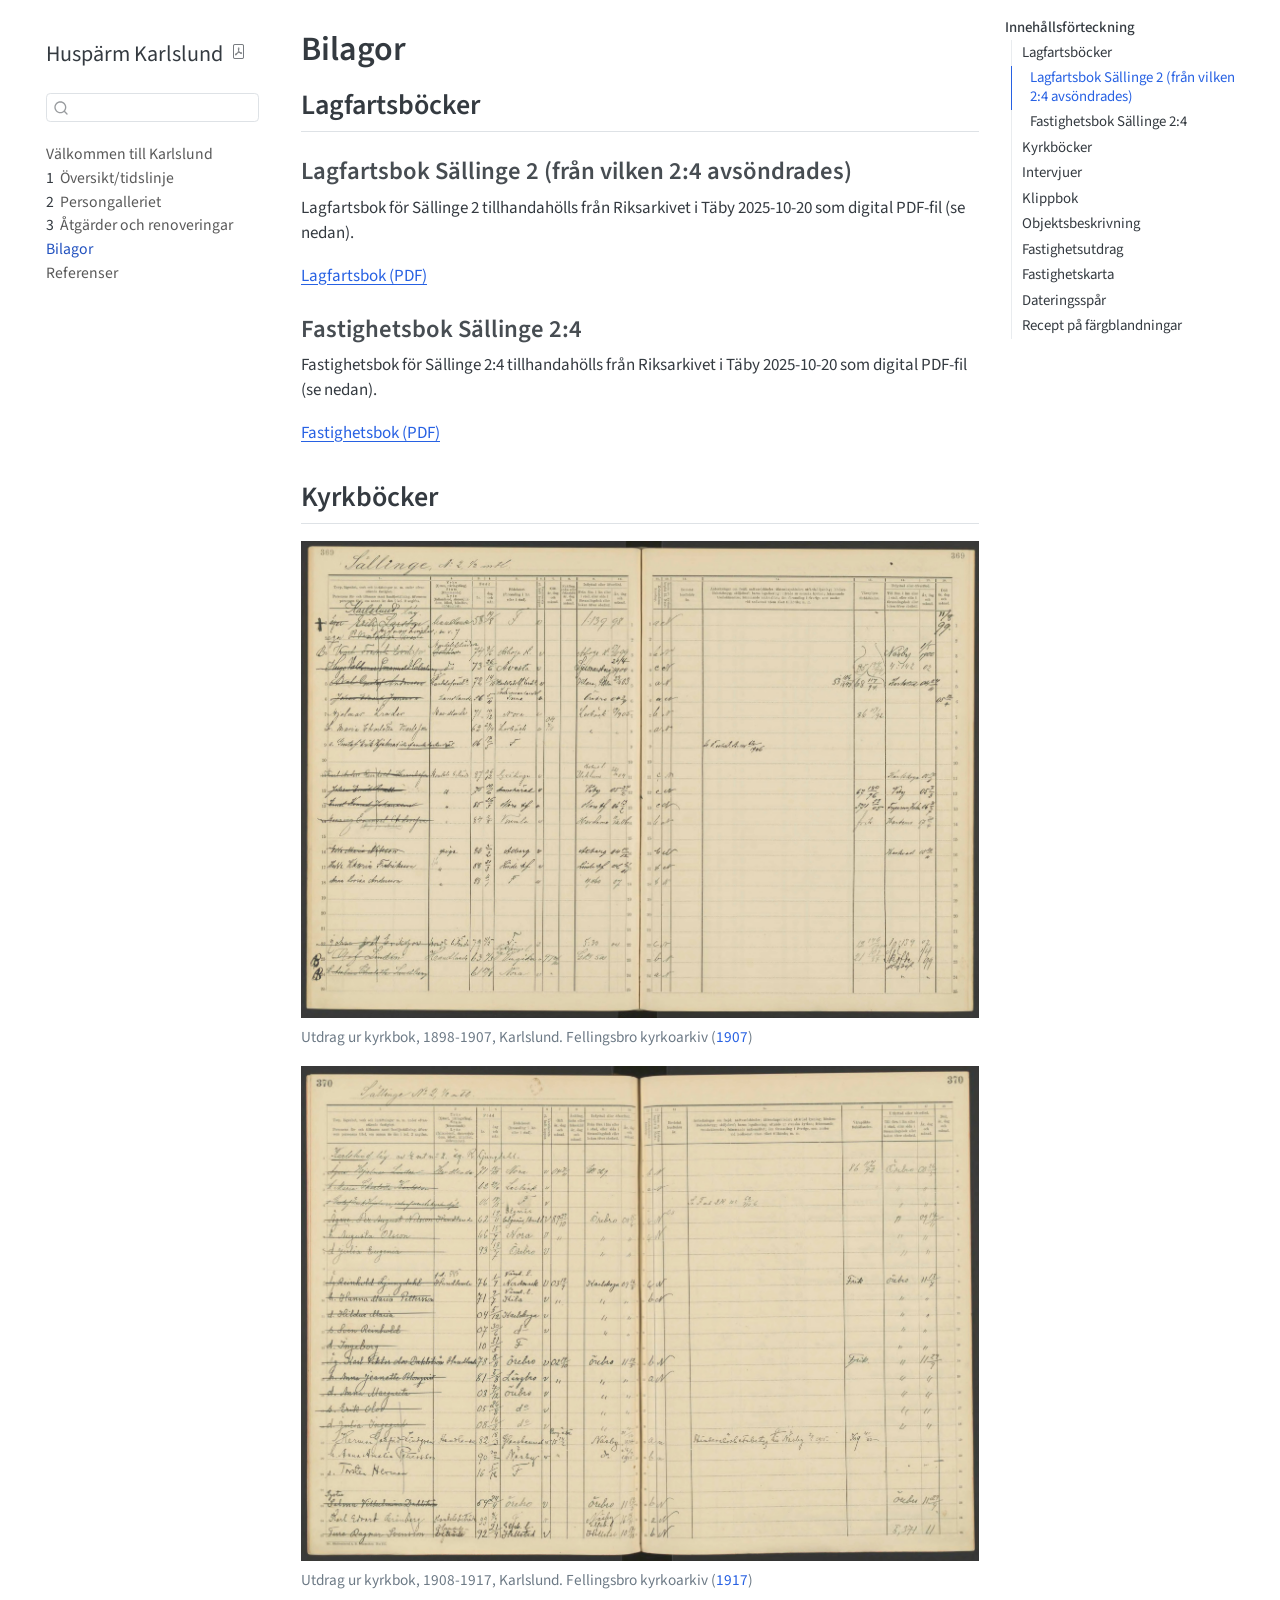
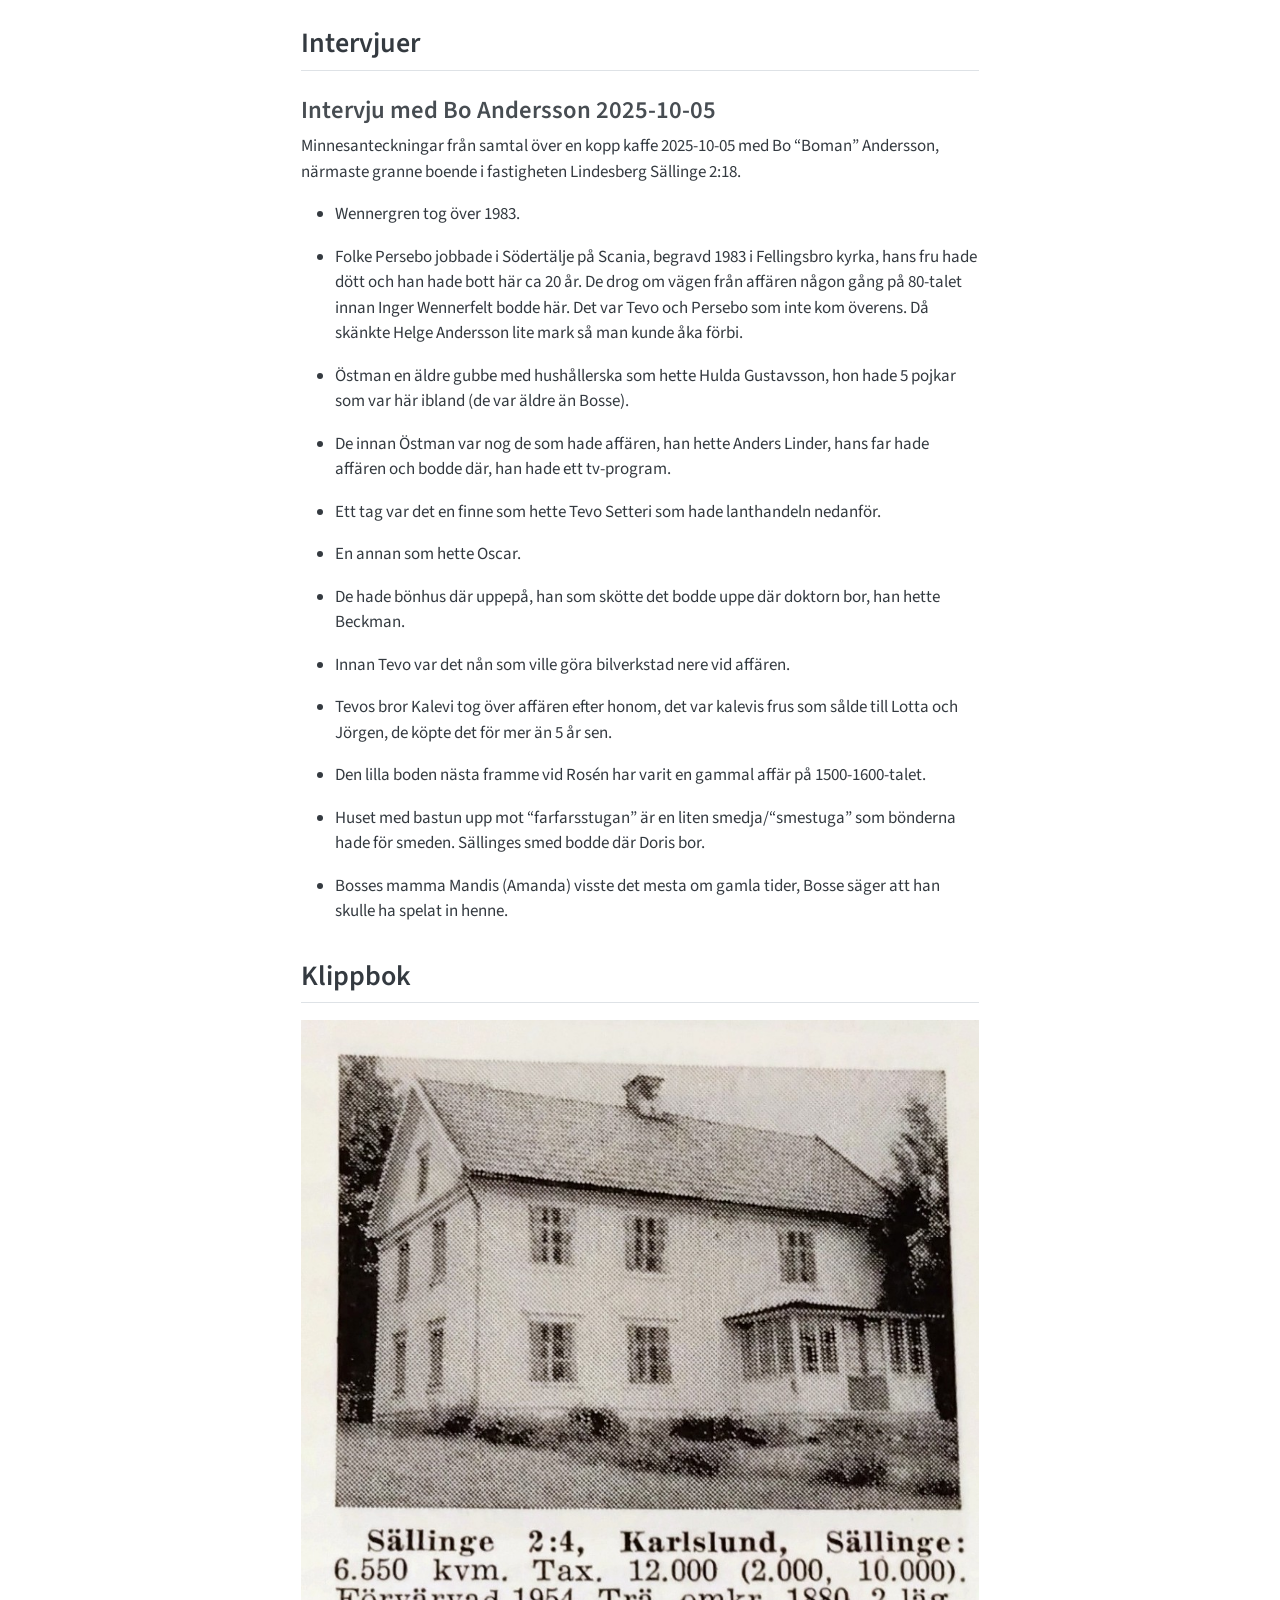
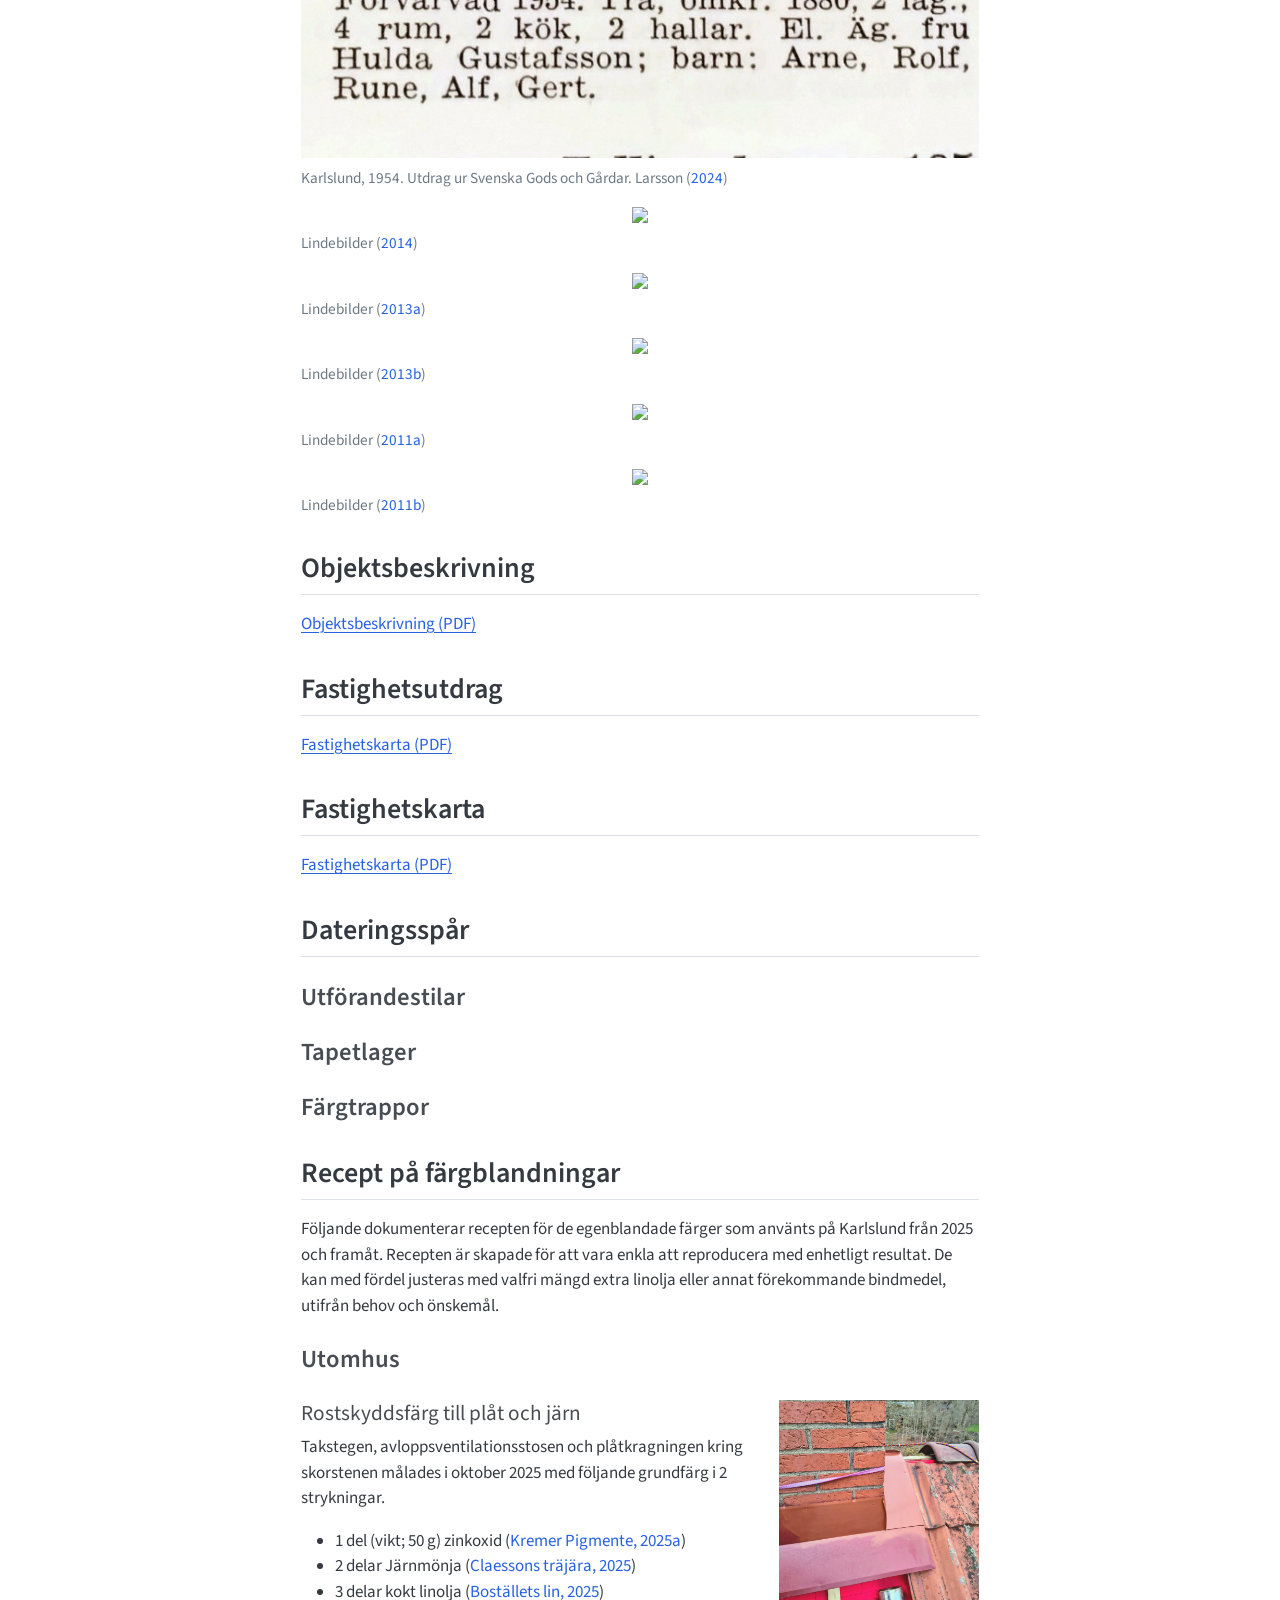
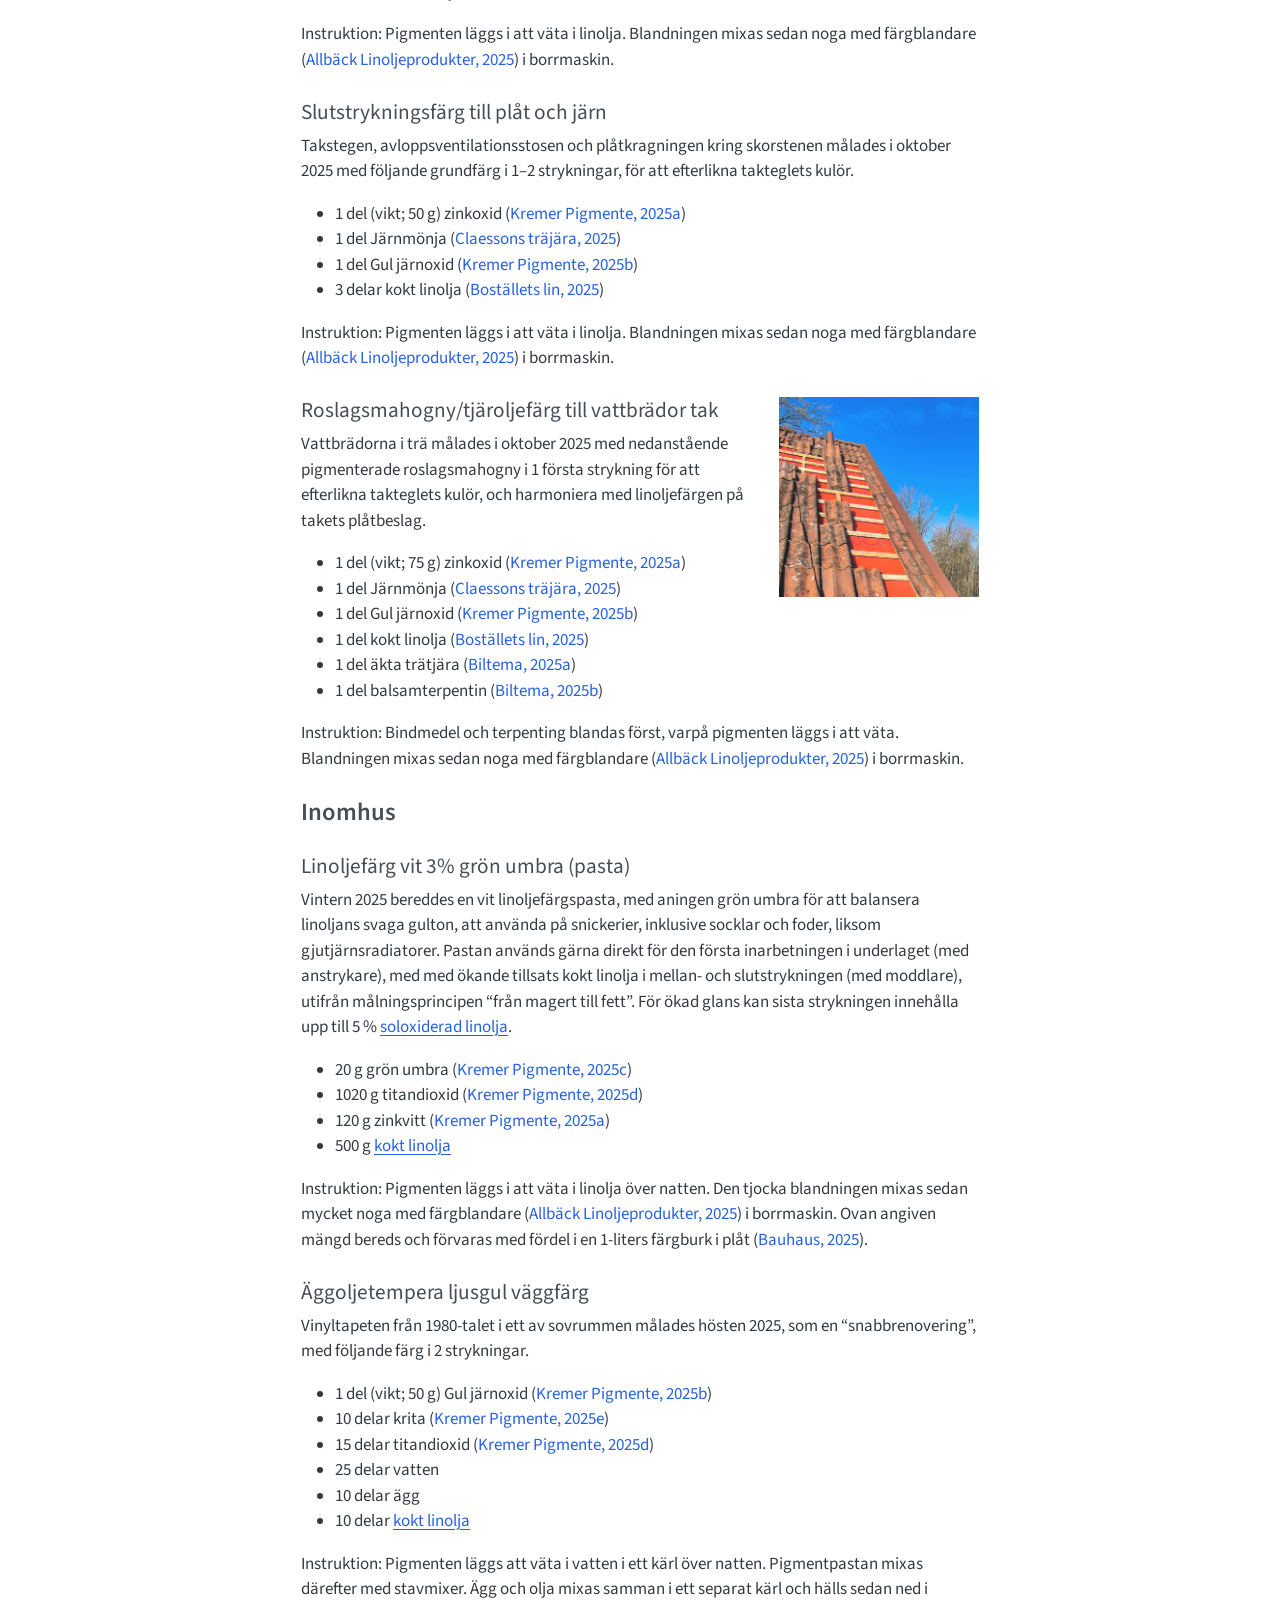
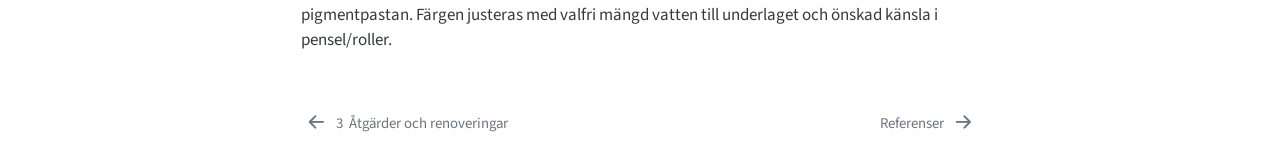
==== commit de9f0185: "lägger till dokument om linoljeförädling" ====
--- a/docs/bilagor.html
+++ b/docs/bilagor.html
@@ -408,14 +408,14 @@
 <h3 class="anchored" data-anchor-id="inomhus">Inomhus</h3>
 <section id="linoljefärg-vit-3-grön-umbra-pasta" class="level4">
 <h4 class="anchored" data-anchor-id="linoljefärg-vit-3-grön-umbra-pasta">Linoljefärg vit 3% grön umbra (pasta)</h4>
-<p>Vintern 2025 bereddes en vit linoljefärgspasta, med aningen grön umbra för att balansera linoljans svaga gulton, att använda på snickerier, inklusive socklar och foder, liksom gjutjärnsradiatorer. Pastan används gärna direkt för den första inarbetningen i underlaget, med med ökande tillsats kokt linolja i mellan- och slutstrykningen (utifrån målningsprincipen “från magert till fett”). Nedanstående mängd bereds och förvaras med fördel i en 1-liters färgburk i plåt <span class="citation" data-cites="burk-1l">(<a href="references.html#ref-burk-1l" role="doc-biblioref">Bauhaus, 2025</a>)</span>.</p>
+<p>Vintern 2025 bereddes en vit linoljefärgspasta, med aningen grön umbra för att balansera linoljans svaga gulton, att använda på snickerier, inklusive socklar och foder, liksom gjutjärnsradiatorer. Pastan används gärna direkt för den första inarbetningen i underlaget (med anstrykare), med med ökande tillsats kokt linolja i mellan- och slutstrykningen (med moddlare), utifrån målningsprincipen “från magert till fett”. För ökad glans kan sista strykningen innehålla upp till 5 % <a href="#sec-linolja-soloxiderad">soloxiderad linolja</a>.</p>
 <ul>
 <li>20 g grön umbra <span class="citation" data-cites="kremer-gron-umbra">(<a href="references.html#ref-kremer-gron-umbra" role="doc-biblioref">Kremer Pigmente, 2025c</a>)</span></li>
 <li>1020 g titandioxid <span class="citation" data-cites="kremer-titandioxid">(<a href="references.html#ref-kremer-titandioxid" role="doc-biblioref">Kremer Pigmente, 2025d</a>)</span></li>
 <li>120 g zinkvitt <span class="citation" data-cites="kremer-zinkoxid">(<a href="references.html#ref-kremer-zinkoxid" role="doc-biblioref">Kremer Pigmente, 2025a</a>)</span></li>
-<li>500 g kokt linolja <span class="citation" data-cites="egen-kokt-linolja">(<a href="references.html#ref-egen-kokt-linolja" role="doc-biblioref">Hagberg, Tobias, 2025</a>)</span></li>
+<li>500 g <a href="#sec-linolja-kokt">kokt linolja</a></li>
 </ul>
-<p>Instruktion: Pigmenten läggs i att väta i linolja över natten. Den tjocka blandningen mixas sedan mycket noga med färgblandare <span class="citation" data-cites="allback-hans">(<a href="references.html#ref-allback-hans" role="doc-biblioref">Allbäck Linoljeprodukter, 2025</a>)</span> i borrmaskin.</p>
+<p>Instruktion: Pigmenten läggs i att väta i linolja över natten. Den tjocka blandningen mixas sedan mycket noga med färgblandare <span class="citation" data-cites="allback-hans">(<a href="references.html#ref-allback-hans" role="doc-biblioref">Allbäck Linoljeprodukter, 2025</a>)</span> i borrmaskin. Ovan angiven mängd bereds och förvaras med fördel i en 1-liters färgburk i plåt <span class="citation" data-cites="burk-1l">(<a href="references.html#ref-burk-1l" role="doc-biblioref">Bauhaus, 2025</a>)</span>.</p>
 </section>
 <section id="äggoljetempera-ljusgul-väggfärg" class="level4">
 <h4 class="anchored" data-anchor-id="äggoljetempera-ljusgul-väggfärg">Äggoljetempera ljusgul väggfärg</h4>
@@ -426,7 +426,7 @@
 <li>15 delar titandioxid <span class="citation" data-cites="kremer-titandioxid">(<a href="references.html#ref-kremer-titandioxid" role="doc-biblioref">Kremer Pigmente, 2025d</a>)</span></li>
 <li>25 delar vatten</li>
 <li>10 delar ägg</li>
-<li>10 delar kokt linolja <span class="citation" data-cites="egen-kokt-linolja">(<a href="references.html#ref-egen-kokt-linolja" role="doc-biblioref">Hagberg, Tobias, 2025</a>)</span></li>
+<li>10 delar <a href="#sec-linolja-kokt">kokt linolja</a></li>
 </ul>
 <p>Instruktion: Pigmenten läggs att väta i vatten i ett kärl över natten. Pigmentpastan mixas därefter med stavmixer. Ägg och olja mixas samman i ett separat kärl och hälls sedan ned i pigmentpastan. Färgen justeras med valfri mängd vatten till underlaget och önskad känsla i pensel/roller.</p>
 
@@ -455,9 +455,6 @@
 </div>
 <div id="ref-00163712_00122" class="csl-entry" role="listitem">
 Fellingsbro kyrkoarkiv. (1917). <em>Fellingsbro kyrkoarkiv, Församlingsböcker. Bunden serie, SE/ULA/10244/A II a/10b (1908-1917), bildid: 00163712_00122, sida 370</em>. Riksarkivet. <a href="https://sok.riksarkivet.se/bildvisning/00163712_00122">https://sok.riksarkivet.se/bildvisning/00163712_00122</a>
-</div>
-<div id="ref-egen-kokt-linolja" class="csl-entry" role="listitem">
-Hagberg, Tobias. (2025). <em>Kallpressad (från <span>B</span>erga gård) linolja, kokt 6 tim @ 190 °<span>C</span></em>. <a href="https://www.berga.net/linolja-linfrokaka/">https://www.berga.net/linolja-linfrokaka/</a>
 </div>
 <div id="ref-kremer-zinkoxid" class="csl-entry" role="listitem">
 Kremer Pigmente. (2025a). <a href="https://www.kremer-pigmente.com/en/shop/pigments/46300-zinc-white.html">https://www.kremer-pigmente.com/en/shop/pigments/46300-zinc-white.html</a>
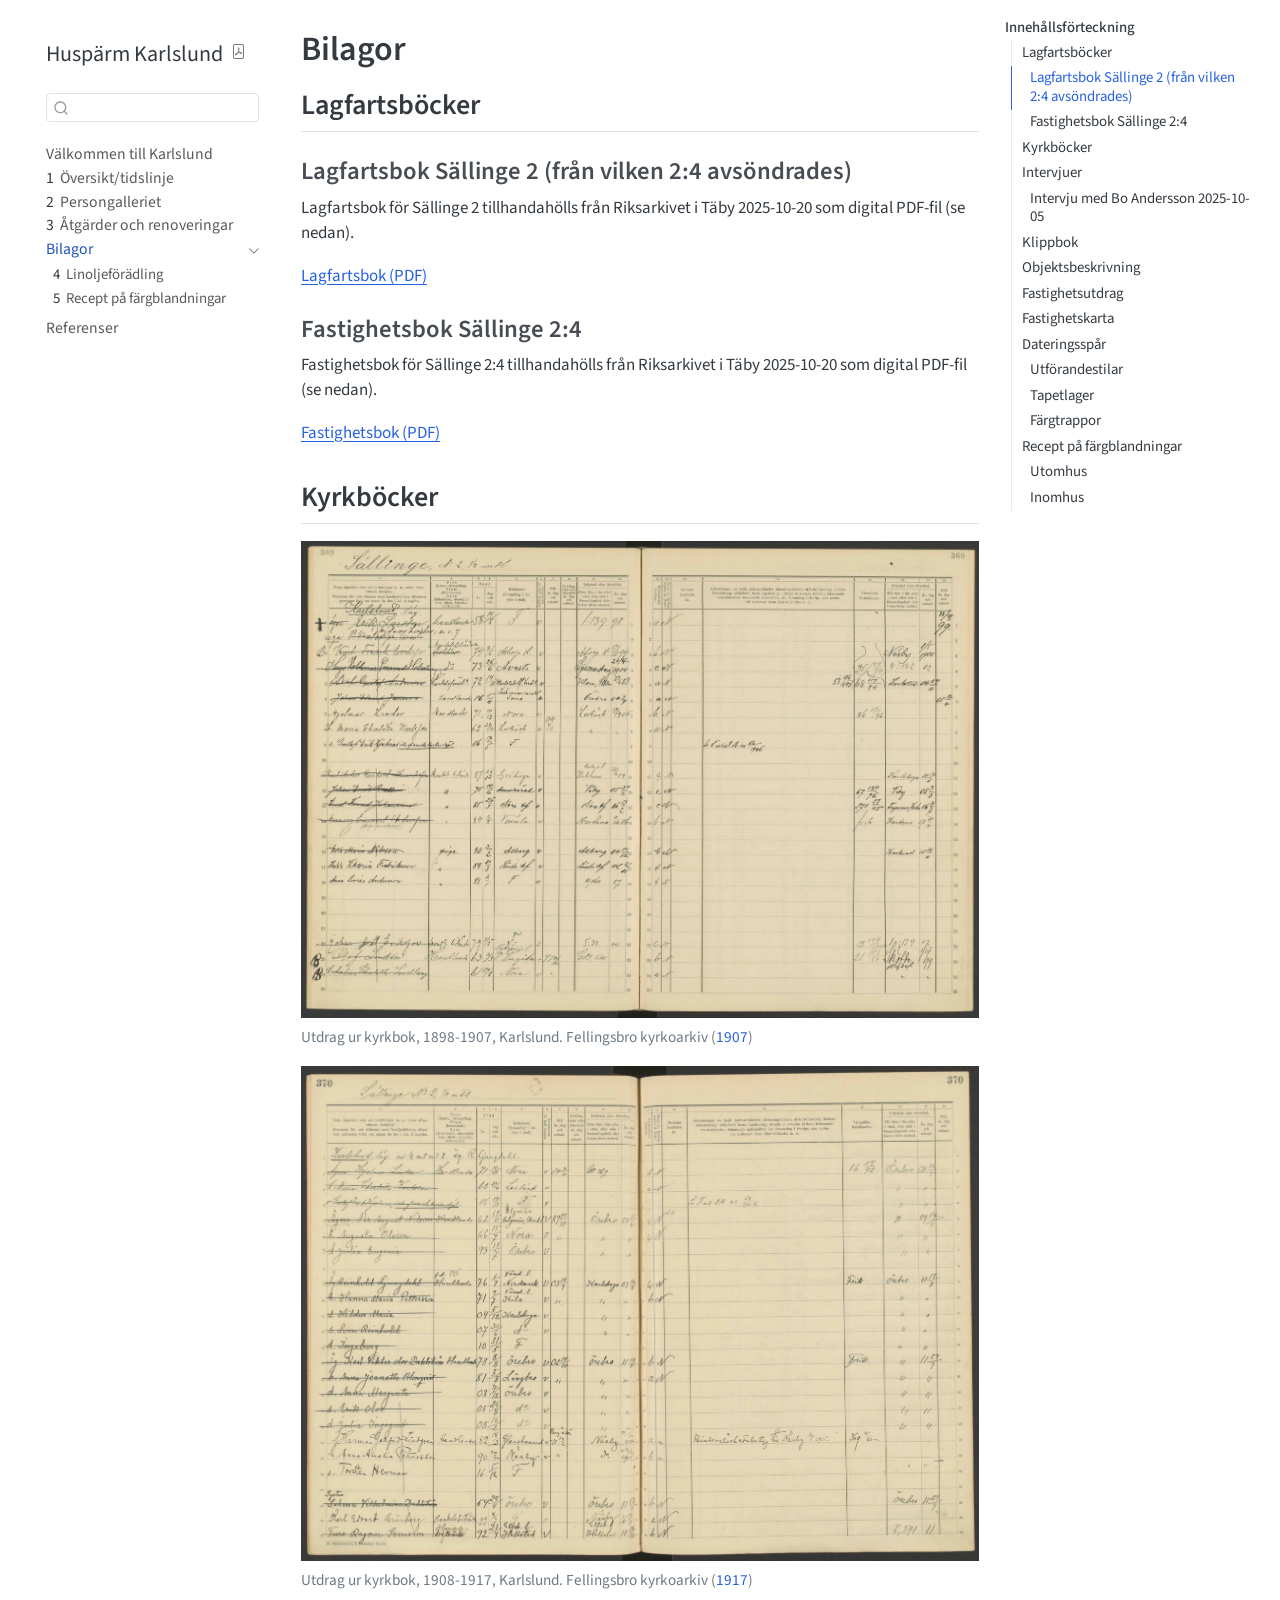
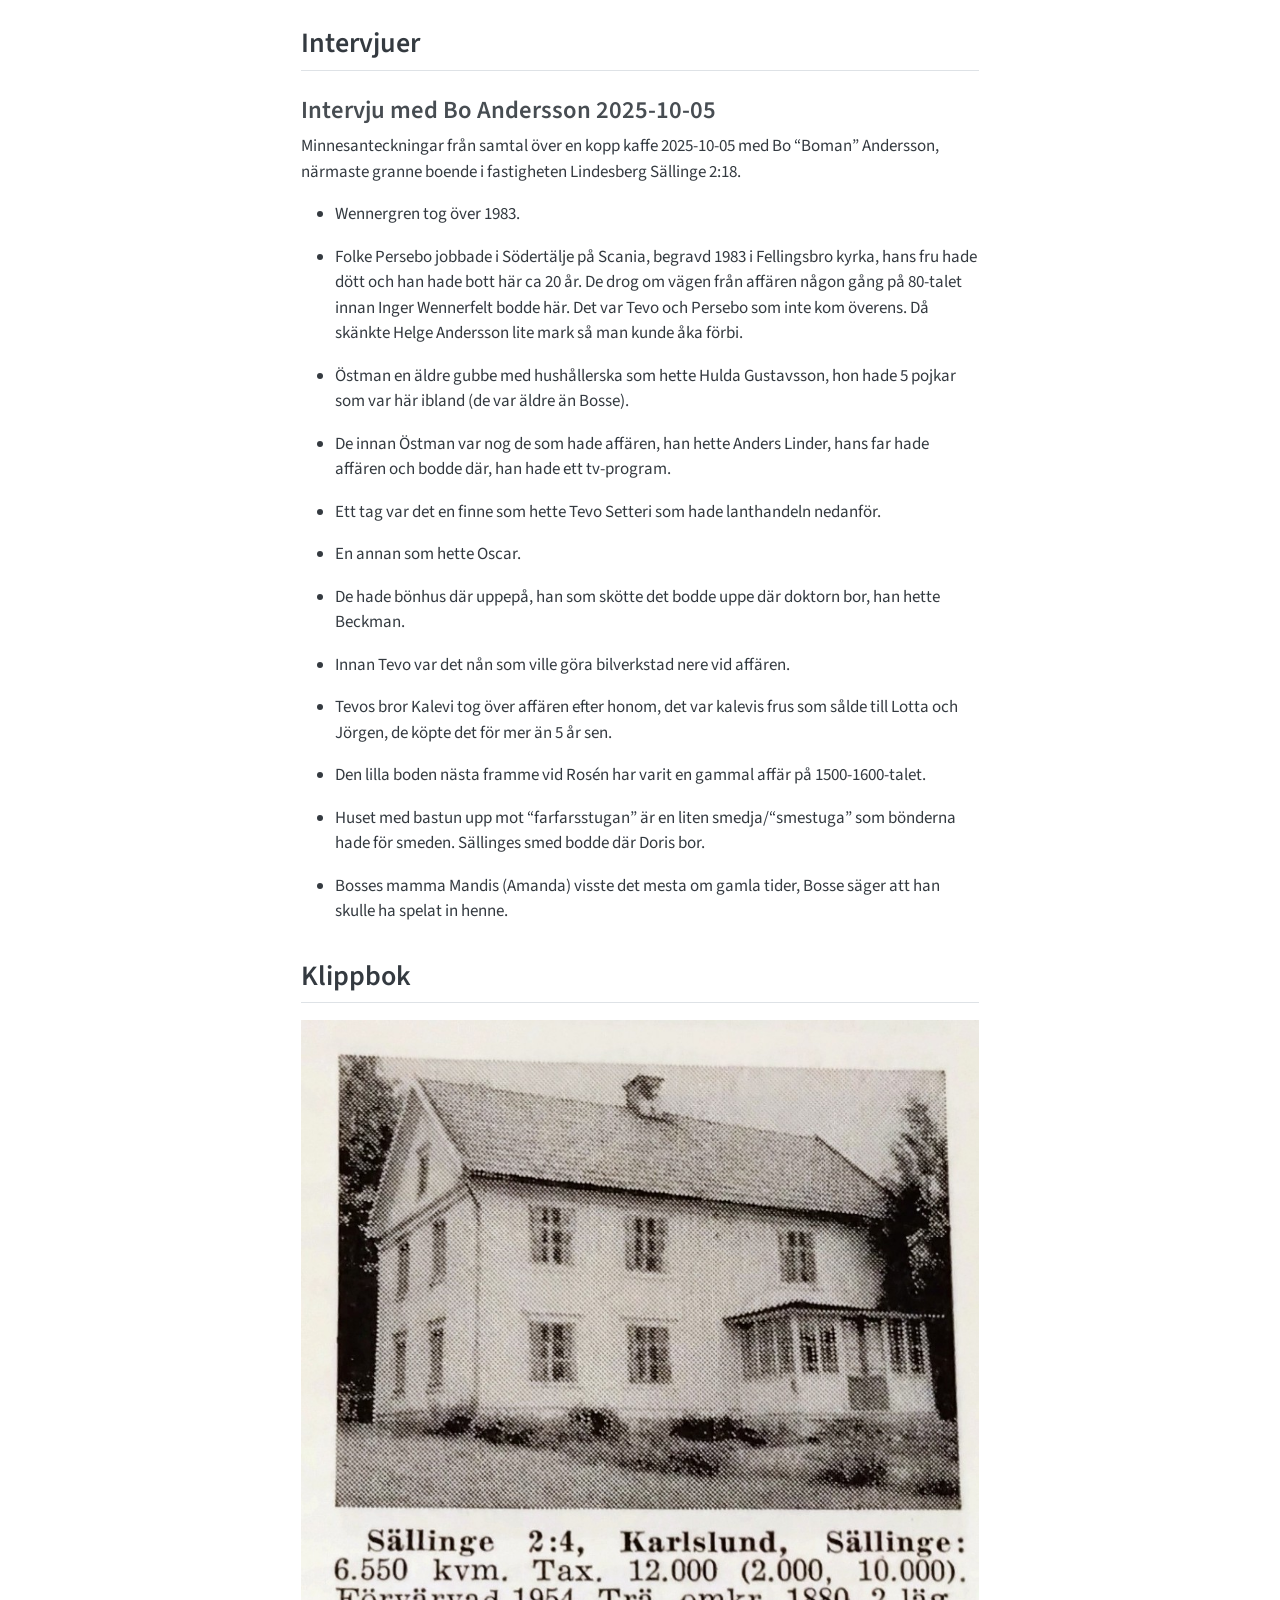
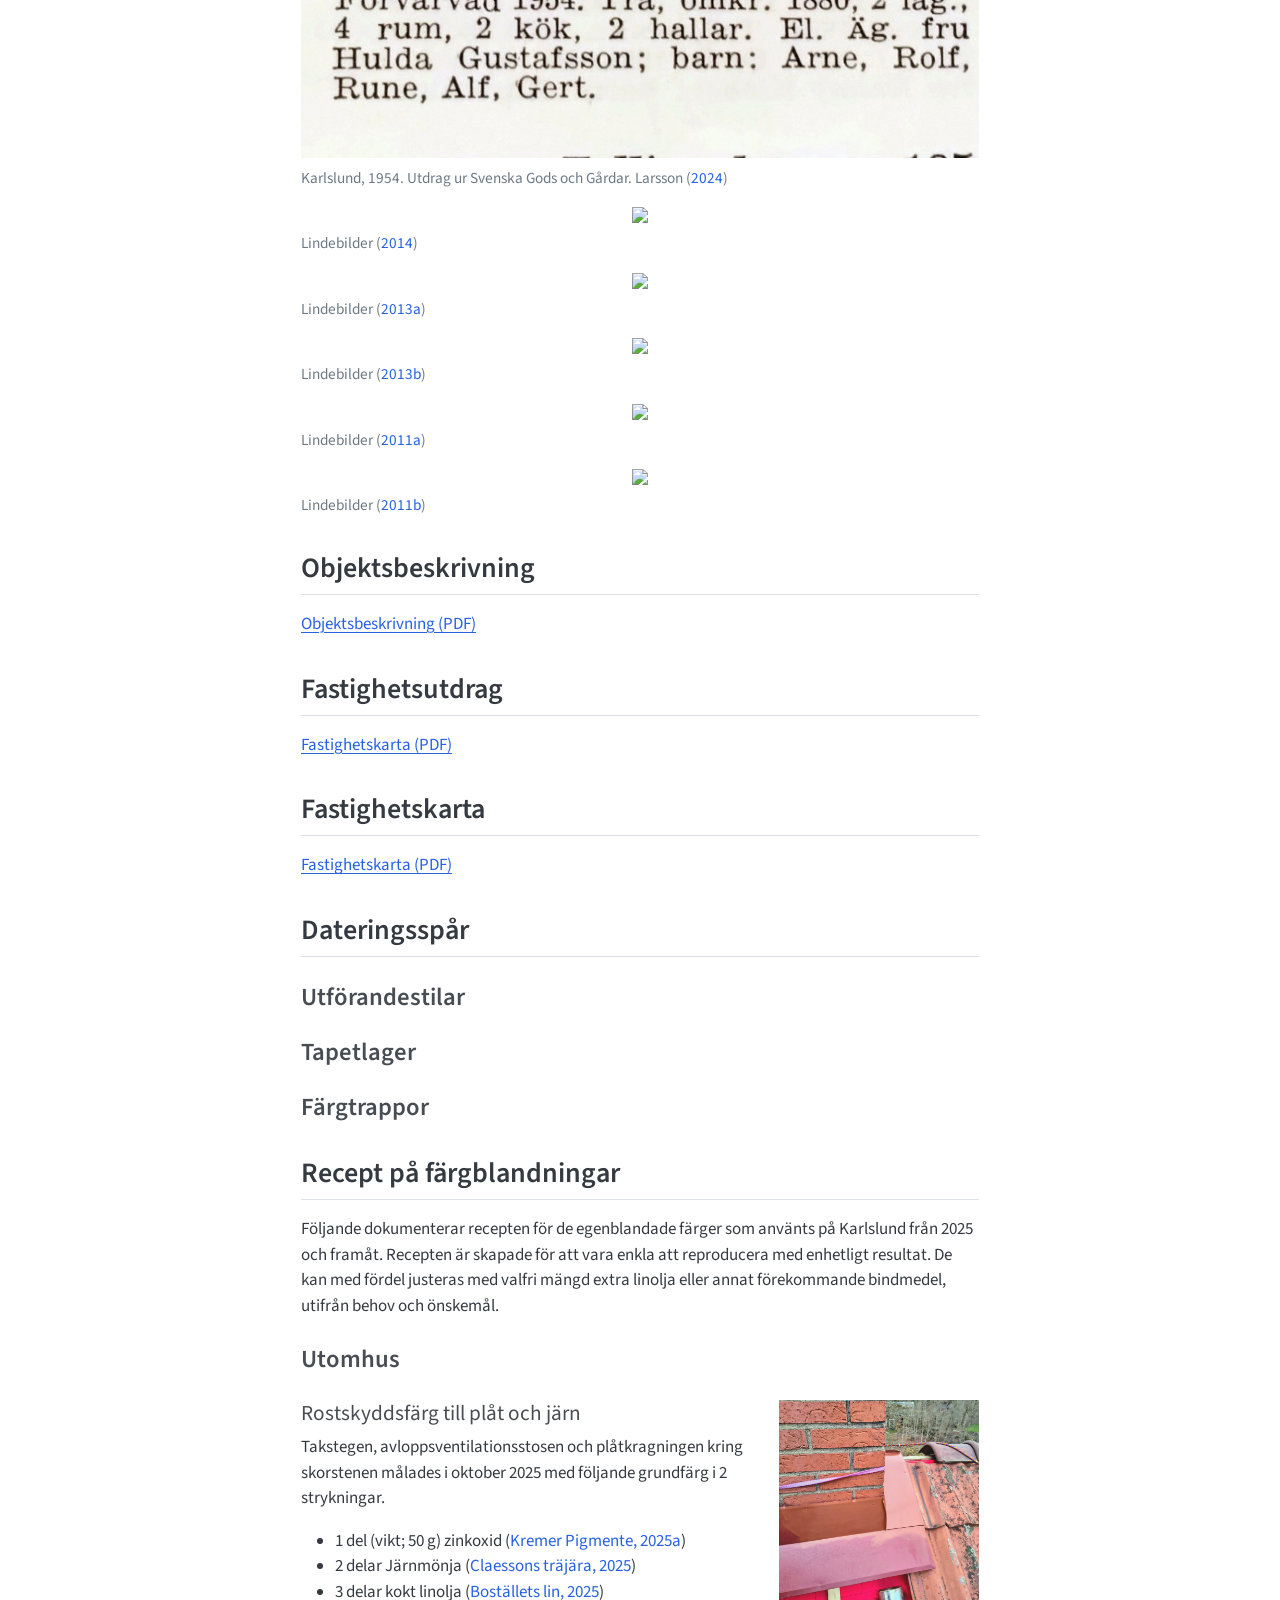
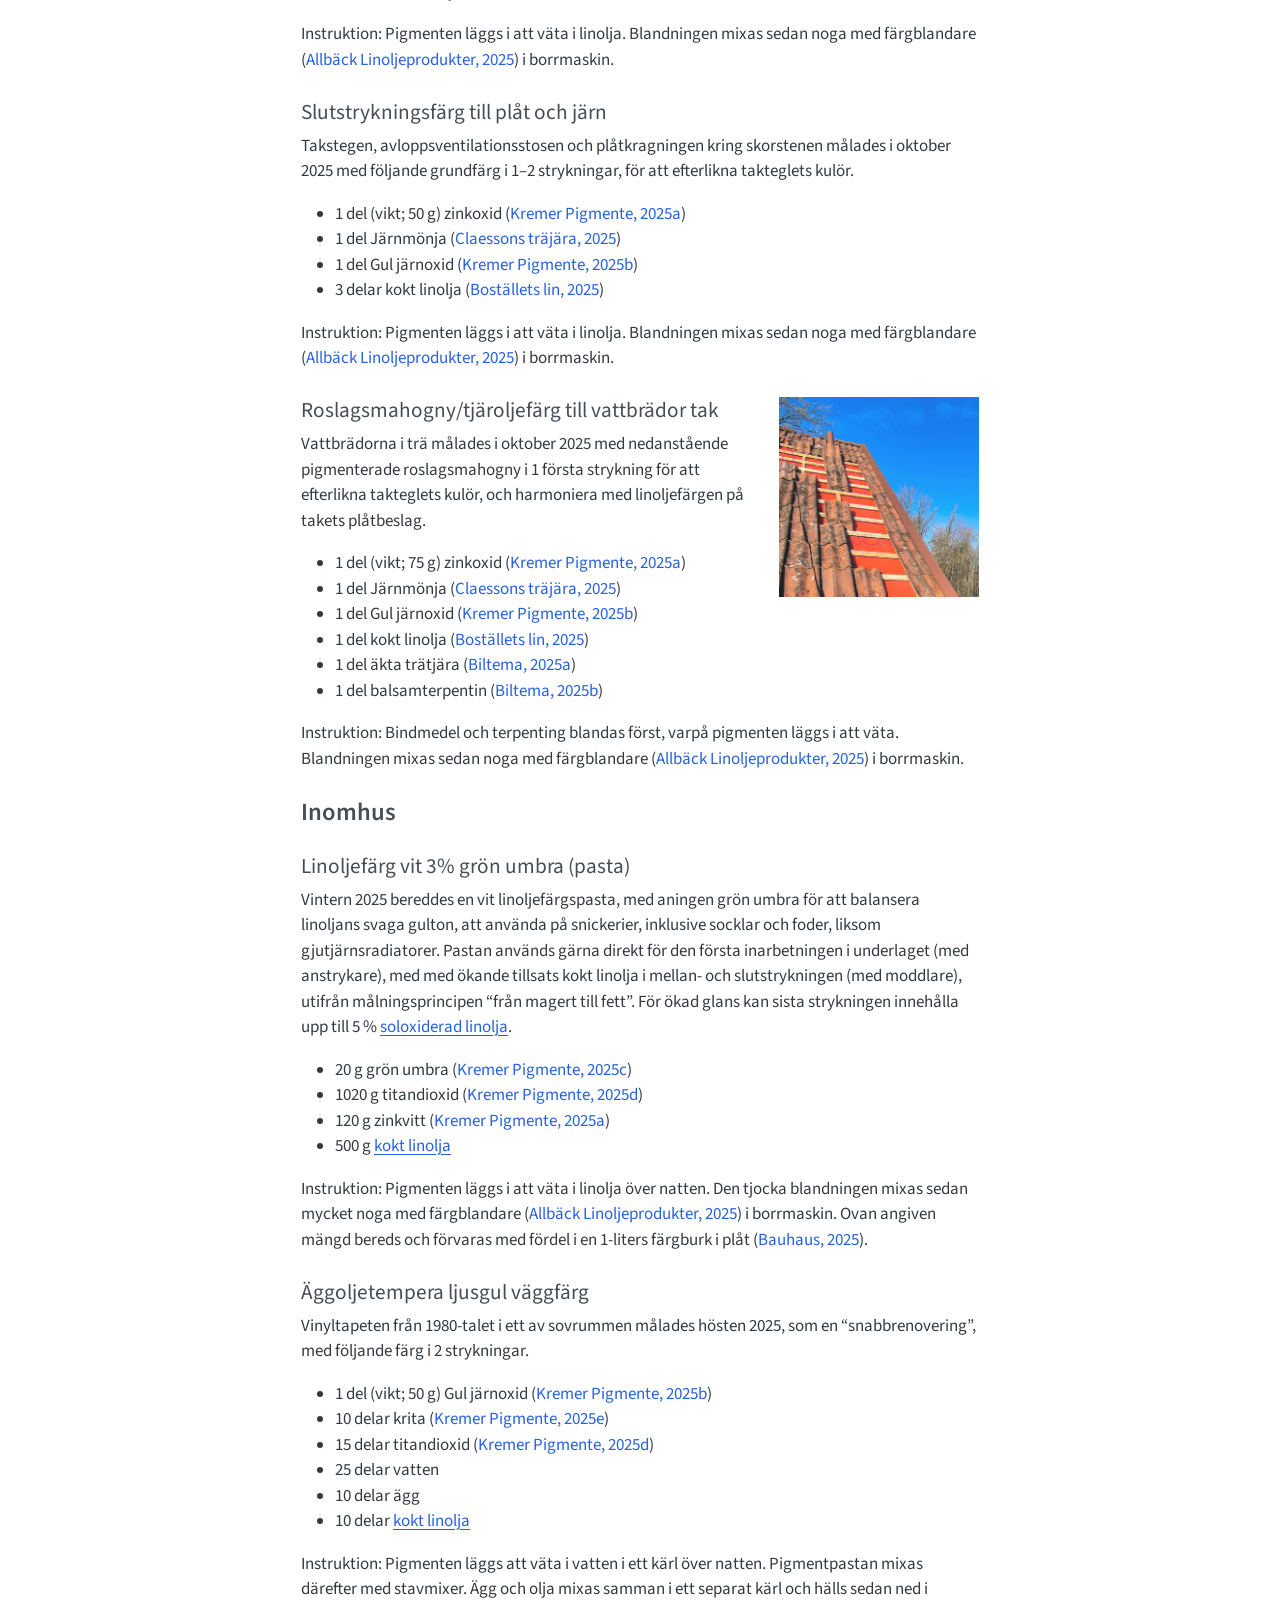
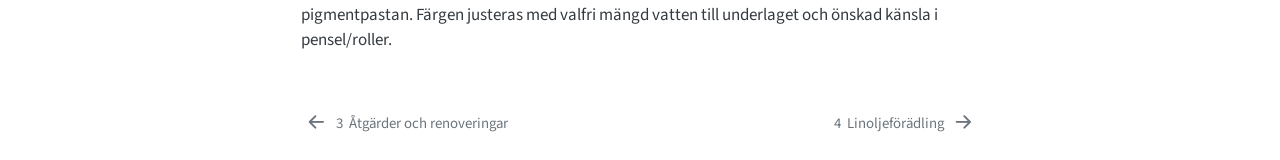
==== commit cadd3f67: "lägger till dokument om färgtillverkning" ====
--- a/docs/bilagor.html
+++ b/docs/bilagor.html
@@ -50,7 +50,7 @@
 <script src="site_libs/quarto-search/fuse.min.js"></script>
 <script src="site_libs/quarto-search/quarto-search.js"></script>
 <meta name="quarto:offset" content="./">
-<link href="./references.html" rel="next">
+<link href="./linoljeförädling.html" rel="next">
 <link href="./renovering.html" rel="prev">
 <script src="site_libs/quarto-html/quarto.js" type="module"></script>
 <script src="site_libs/quarto-html/tabsets/tabsets.js" type="module"></script>
@@ -157,12 +157,29 @@
  <span class="menu-text"><span class="chapter-number">3</span>&nbsp; <span class="chapter-title">Åtgärder och renoveringar</span></span></a>
   </div>
 </li>
-        <li class="sidebar-item">
+        <li class="sidebar-item sidebar-item-section">
+      <div class="sidebar-item-container"> 
+            <a href="./bilagor.html" class="sidebar-item-text sidebar-link active">
+ <span class="menu-text">Bilagor</span></a>
+          <a class="sidebar-item-toggle text-start" data-bs-toggle="collapse" data-bs-target="#quarto-sidebar-section-1" role="navigation" aria-expanded="true" aria-label="Skifta sektion">
+            <i class="bi bi-chevron-right ms-2"></i>
+          </a> 
+      </div>
+      <ul id="quarto-sidebar-section-1" class="collapse list-unstyled sidebar-section depth1 show">  
+          <li class="sidebar-item">
   <div class="sidebar-item-container"> 
-  <a href="./bilagor.html" class="sidebar-item-text sidebar-link active">
- <span class="menu-text">Bilagor</span></a>
+  <a href="./linoljeförädling.html" class="sidebar-item-text sidebar-link">
+ <span class="menu-text"><span class="chapter-number">4</span>&nbsp; <span class="chapter-title">Linoljeförädling</span></span></a>
   </div>
 </li>
+          <li class="sidebar-item">
+  <div class="sidebar-item-container"> 
+  <a href="./färgtillverkning.html" class="sidebar-item-text sidebar-link">
+ <span class="menu-text"><span class="chapter-number">5</span>&nbsp; <span class="chapter-title">Recept på färgblandningar</span></span></a>
+  </div>
+</li>
+      </ul>
+  </li>
         <li class="sidebar-item">
   <div class="sidebar-item-container"> 
   <a href="./references.html" class="sidebar-item-text sidebar-link">
@@ -175,7 +192,7 @@
 <div id="quarto-sidebar-glass" class="quarto-sidebar-collapse-item" data-bs-toggle="collapse" data-bs-target=".quarto-sidebar-collapse-item"></div>
 <!-- margin-sidebar -->
     <div id="quarto-margin-sidebar" class="sidebar margin-sidebar">
-        <nav id="TOC" role="doc-toc" class="toc-active">
+        <nav id="TOC" role="doc-toc" class="toc-active" data-toc-expanded="3">
     <h2 id="toc-title">Innehållsförteckning</h2>
    
   <ul>
@@ -408,12 +425,12 @@
 <h3 class="anchored" data-anchor-id="inomhus">Inomhus</h3>
 <section id="linoljefärg-vit-3-grön-umbra-pasta" class="level4">
 <h4 class="anchored" data-anchor-id="linoljefärg-vit-3-grön-umbra-pasta">Linoljefärg vit 3% grön umbra (pasta)</h4>
-<p>Vintern 2025 bereddes en vit linoljefärgspasta, med aningen grön umbra för att balansera linoljans svaga gulton, att använda på snickerier, inklusive socklar och foder, liksom gjutjärnsradiatorer. Pastan används gärna direkt för den första inarbetningen i underlaget (med anstrykare), med med ökande tillsats kokt linolja i mellan- och slutstrykningen (med moddlare), utifrån målningsprincipen “från magert till fett”. För ökad glans kan sista strykningen innehålla upp till 5 % <a href="#sec-linolja-soloxiderad">soloxiderad linolja</a>.</p>
+<p>Vintern 2025 bereddes en vit linoljefärgspasta, med aningen grön umbra för att balansera linoljans svaga gulton, att använda på snickerier, inklusive socklar och foder, liksom gjutjärnsradiatorer. Pastan används gärna direkt för den första inarbetningen i underlaget (med anstrykare), med med ökande tillsats kokt linolja i mellan- och slutstrykningen (med moddlare), utifrån målningsprincipen “från magert till fett”. För ökad glans kan sista strykningen innehålla upp till 5 % <a href="./linoljeförädling.html#sec-linolja-soloxiderad">soloxiderad linolja</a>.</p>
 <ul>
 <li>20 g grön umbra <span class="citation" data-cites="kremer-gron-umbra">(<a href="references.html#ref-kremer-gron-umbra" role="doc-biblioref">Kremer Pigmente, 2025c</a>)</span></li>
 <li>1020 g titandioxid <span class="citation" data-cites="kremer-titandioxid">(<a href="references.html#ref-kremer-titandioxid" role="doc-biblioref">Kremer Pigmente, 2025d</a>)</span></li>
 <li>120 g zinkvitt <span class="citation" data-cites="kremer-zinkoxid">(<a href="references.html#ref-kremer-zinkoxid" role="doc-biblioref">Kremer Pigmente, 2025a</a>)</span></li>
-<li>500 g <a href="#sec-linolja-kokt">kokt linolja</a></li>
+<li>500 g <a href="./linoljeförädling.html#sec-linolja-kokt">kokt linolja</a></li>
 </ul>
 <p>Instruktion: Pigmenten läggs i att väta i linolja över natten. Den tjocka blandningen mixas sedan mycket noga med färgblandare <span class="citation" data-cites="allback-hans">(<a href="references.html#ref-allback-hans" role="doc-biblioref">Allbäck Linoljeprodukter, 2025</a>)</span> i borrmaskin. Ovan angiven mängd bereds och förvaras med fördel i en 1-liters färgburk i plåt <span class="citation" data-cites="burk-1l">(<a href="references.html#ref-burk-1l" role="doc-biblioref">Bauhaus, 2025</a>)</span>.</p>
 </section>
@@ -426,7 +443,7 @@
 <li>15 delar titandioxid <span class="citation" data-cites="kremer-titandioxid">(<a href="references.html#ref-kremer-titandioxid" role="doc-biblioref">Kremer Pigmente, 2025d</a>)</span></li>
 <li>25 delar vatten</li>
 <li>10 delar ägg</li>
-<li>10 delar <a href="#sec-linolja-kokt">kokt linolja</a></li>
+<li>10 delar <a href="./linoljeförädling.html#sec-linolja-kokt">kokt linolja</a></li>
 </ul>
 <p>Instruktion: Pigmenten läggs att väta i vatten i ett kärl över natten. Pigmentpastan mixas därefter med stavmixer. Ägg och olja mixas samman i ett separat kärl och hälls sedan ned i pigmentpastan. Färgen justeras med valfri mängd vatten till underlaget och önskad känsla i pensel/roller.</p>
 
@@ -902,8 +919,8 @@
       </a>          
   </div>
   <div class="nav-page nav-page-next">
-      <a href="./references.html" class="pagination-link" aria-label="Referenser">
-        <span class="nav-page-text">Referenser</span> <i class="bi bi-arrow-right-short"></i>
+      <a href="./linoljeförädling.html" class="pagination-link" aria-label="Linoljeförädling">
+        <span class="nav-page-text"><span class="chapter-number">4</span>&nbsp; <span class="chapter-title">Linoljeförädling</span></span> <i class="bi bi-arrow-right-short"></i>
       </a>
   </div>
 </nav>
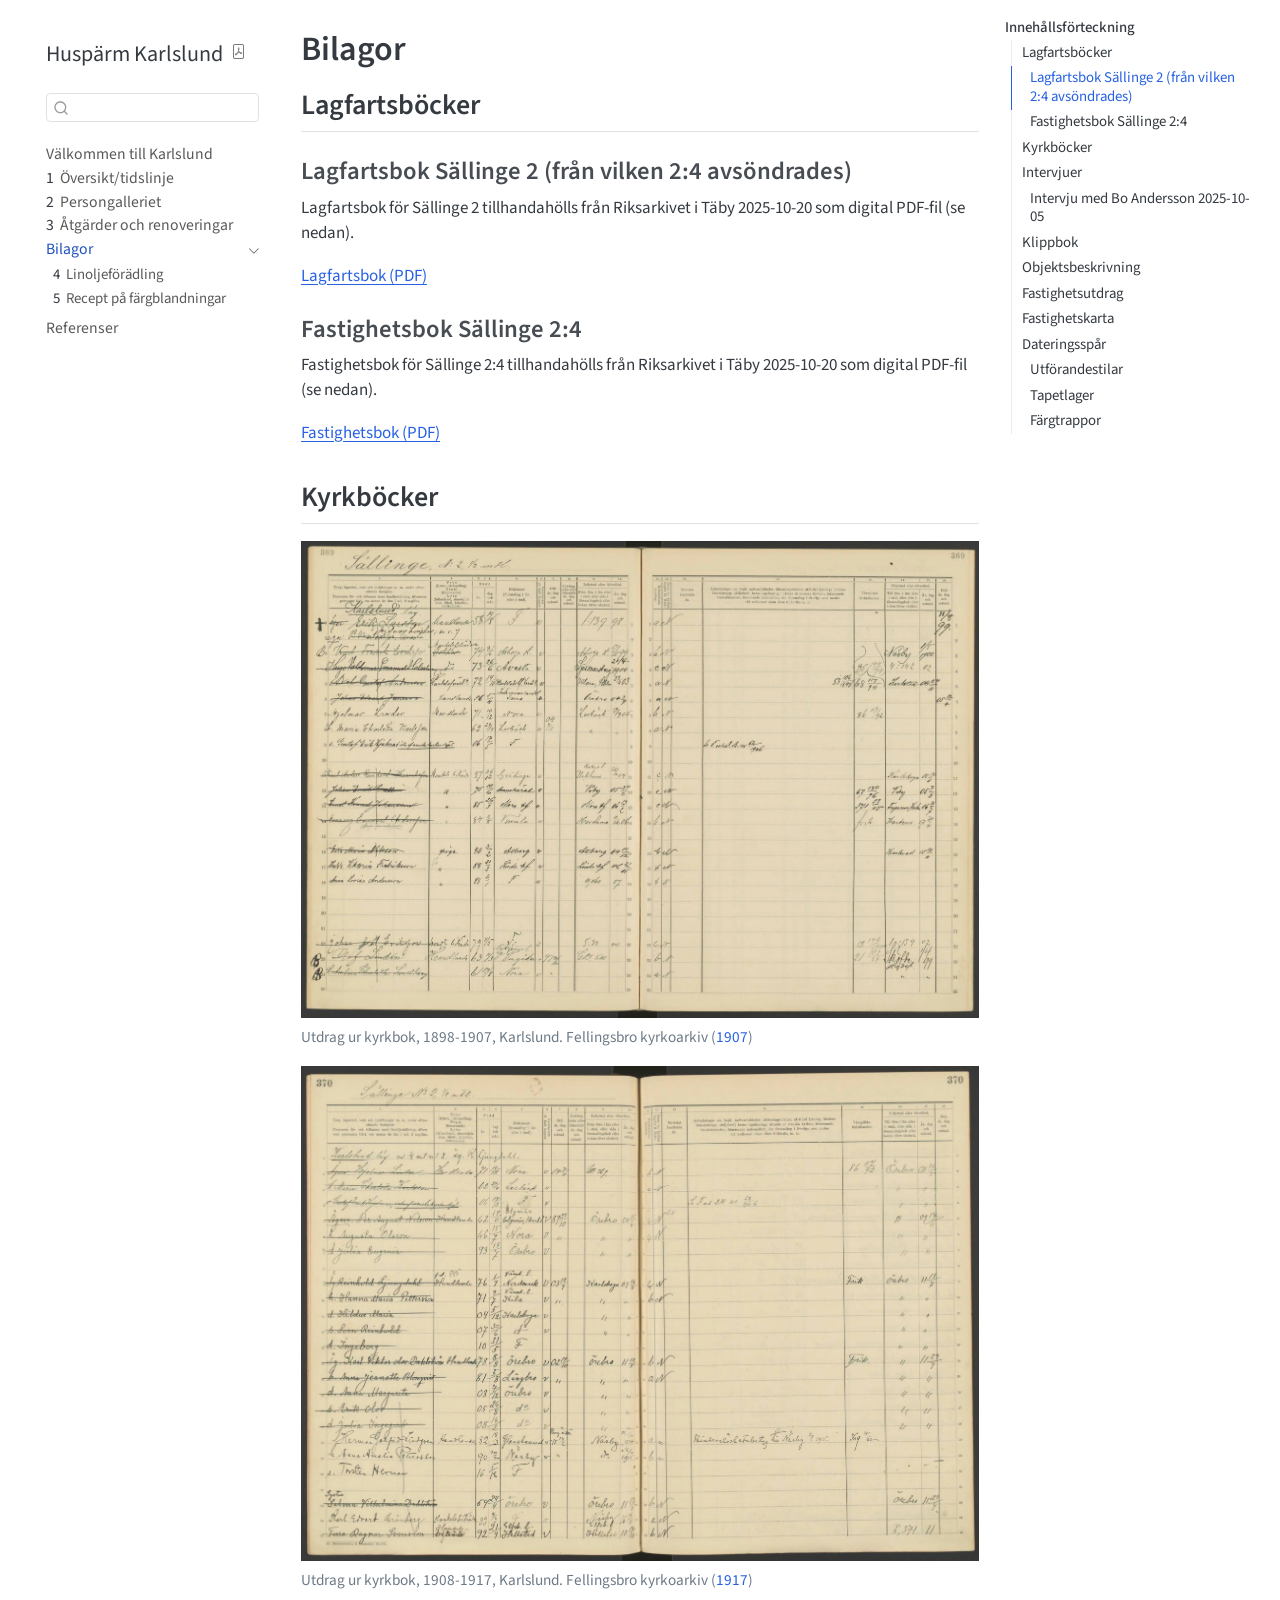
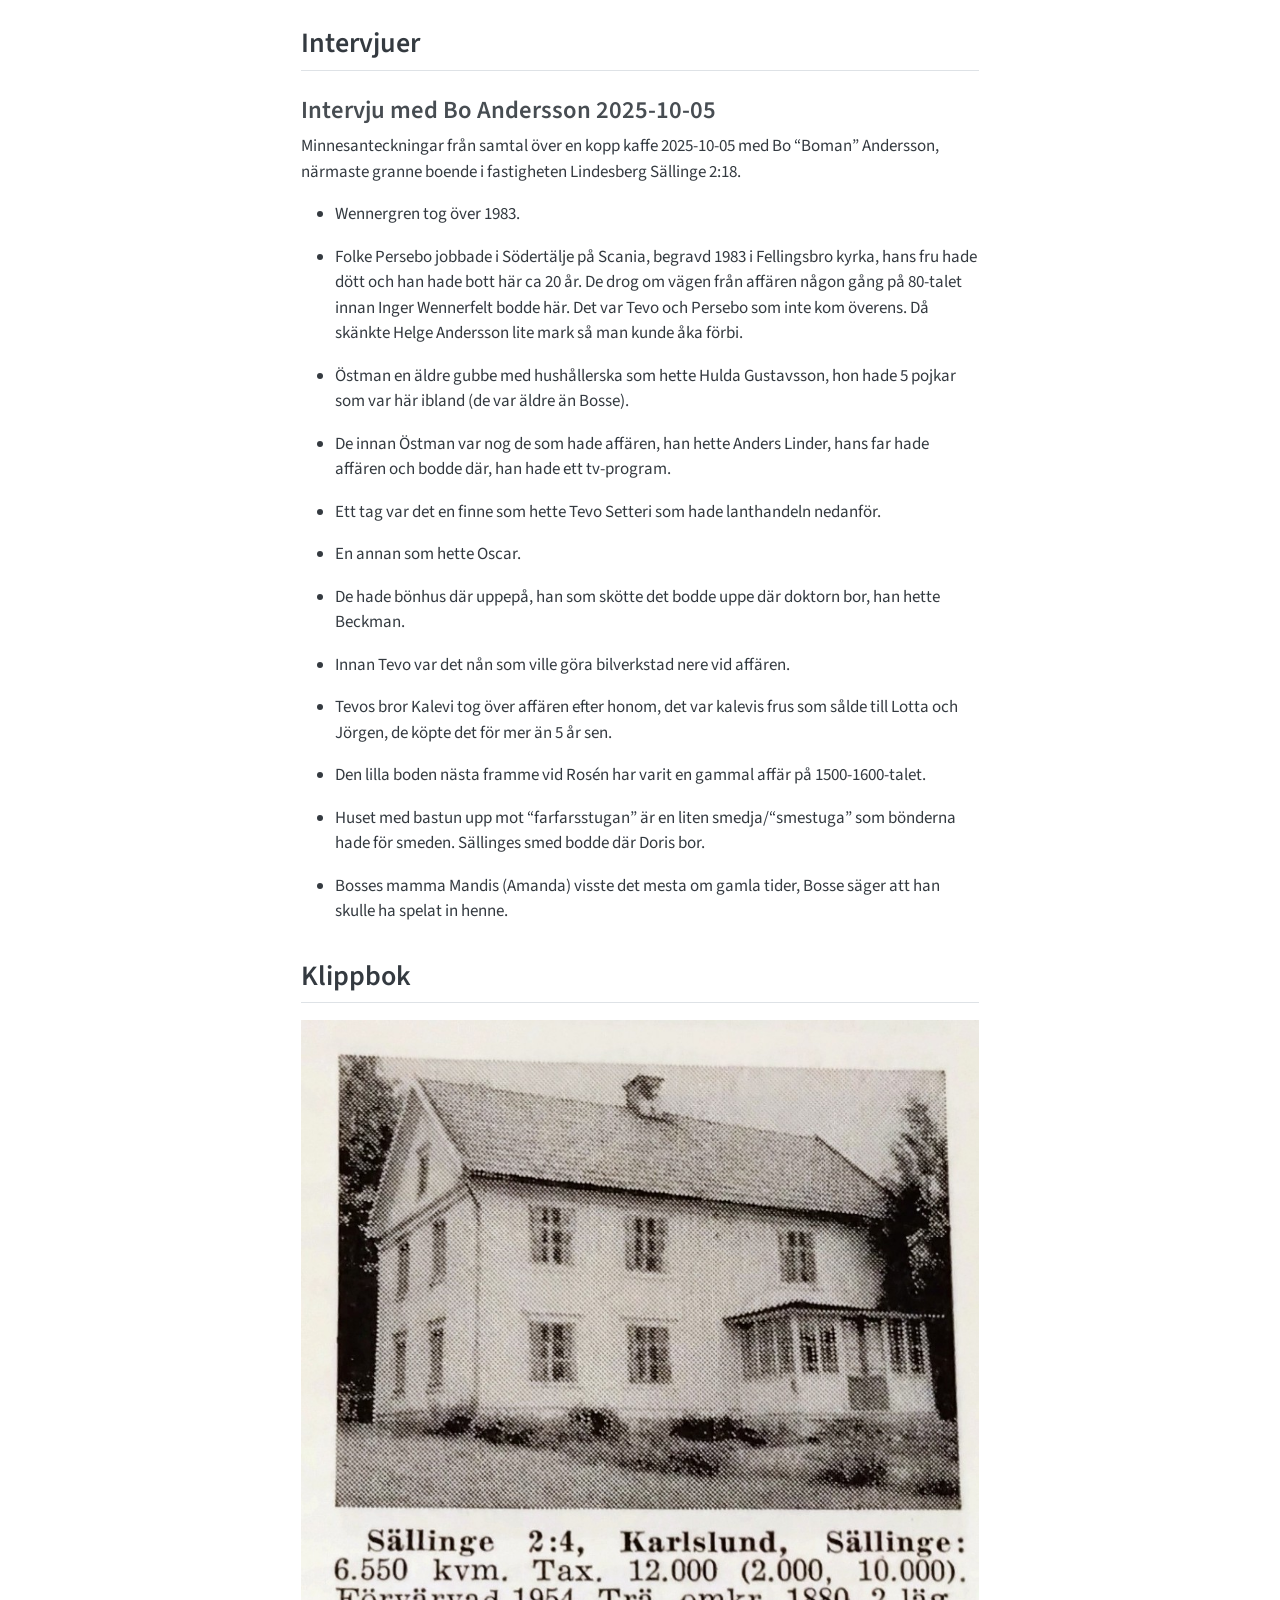
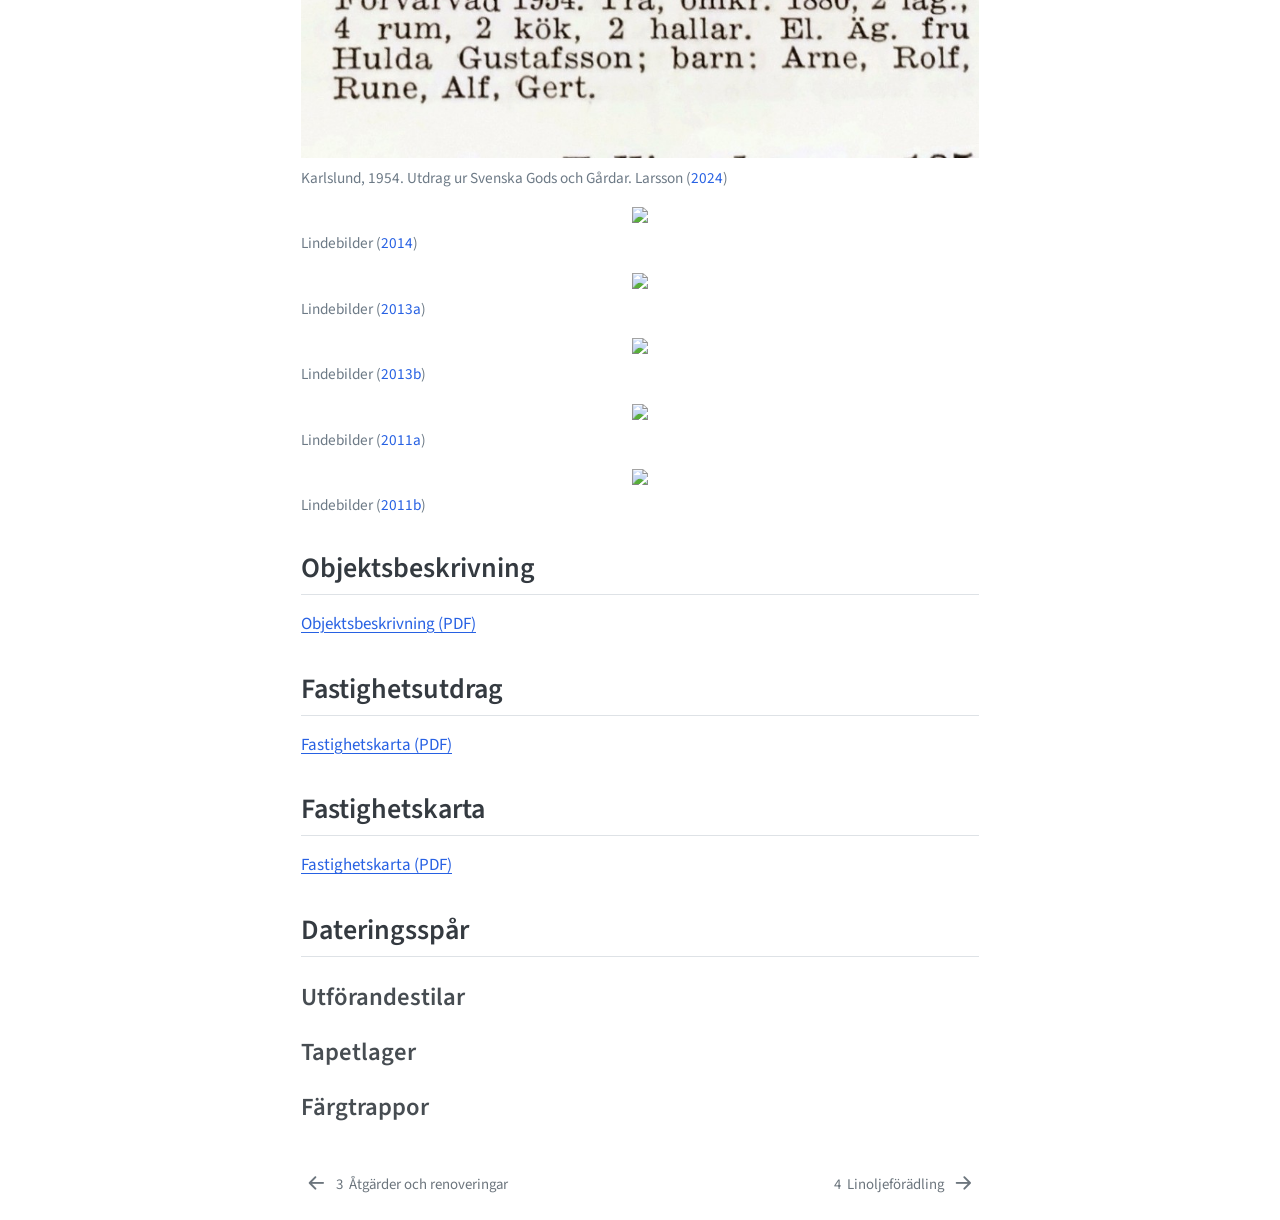
==== commit 617bf9cc: "genererar nya docs" ====
--- a/docs/bilagor.html
+++ b/docs/bilagor.html
@@ -216,11 +216,6 @@
   <li><a href="#tapetlager" id="toc-tapetlager" class="nav-link" data-scroll-target="#tapetlager">Tapetlager</a></li>
   <li><a href="#färgtrappor" id="toc-färgtrappor" class="nav-link" data-scroll-target="#färgtrappor">Färgtrappor</a></li>
   </ul></li>
-  <li><a href="#recept-på-färgblandningar" id="toc-recept-på-färgblandningar" class="nav-link" data-scroll-target="#recept-på-färgblandningar">Recept på färgblandningar</a>
-  <ul class="collapse">
-  <li><a href="#utomhus" id="toc-utomhus" class="nav-link" data-scroll-target="#utomhus">Utomhus</a></li>
-  <li><a href="#inomhus" id="toc-inomhus" class="nav-link" data-scroll-target="#inomhus">Inomhus</a></li>
-  </ul></li>
   </ul>
 </nav>
     </div>
@@ -246,6 +241,7 @@
 </header>
 
 
+<!-- {.unnumbered} -->
 <section id="lagfartsböcker" class="level2">
 <h2 class="anchored" data-anchor-id="lagfartsböcker">Lagfartsböcker</h2>
 <section id="lagfartsbok-sällinge-2-från-vilken-24-avsöndrades" class="level3">
@@ -379,115 +375,15 @@
 </section>
 <section id="färgtrappor" class="level3">
 <h3 class="anchored" data-anchor-id="färgtrappor">Färgtrappor</h3>
-</section>
-</section>
-<section id="recept-på-färgblandningar" class="level2">
-<h2 class="anchored" data-anchor-id="recept-på-färgblandningar">Recept på färgblandningar</h2>
-<p>Följande dokumenterar recepten för de egenblandade färger som använts på Karlslund från 2025 och framåt. Recepten är skapade för att vara enkla att reproducera med enhetligt resultat. De kan med fördel justeras med valfri mängd extra linolja eller annat förekommande bindmedel, utifrån behov och önskemål.</p>
-<section id="utomhus" class="level3">
-<h3 class="anchored" data-anchor-id="utomhus">Utomhus</h3>
-<section id="rostskyddsfärg-till-plåt-och-järn" class="level4">
-<h4 class="anchored" data-anchor-id="rostskyddsfärg-till-plåt-och-järn"><img src="plåtfärg.jpg" class="img-fluid" style="float: right; margin: 0 0 1em 1em; width: 25%; min-width: 200px;">Rostskyddsfärg till plåt och järn</h4>
-<p>Takstegen, avloppsventilationsstosen och plåtkragningen kring skorstenen målades i oktober 2025 med följande grundfärg i 2 strykningar.</p>
-<ul>
-<li>1 del (vikt; 50 g) zinkoxid <span class="citation" data-cites="kremer-zinkoxid">(<a href="references.html#ref-kremer-zinkoxid" role="doc-biblioref">Kremer Pigmente, 2025a</a>)</span></li>
-<li>2 delar Järnmönja <span class="citation" data-cites="claessons-jarnmonja">(<a href="references.html#ref-claessons-jarnmonja" role="doc-biblioref">Claessons träjära, 2025</a>)</span></li>
-<li>3 delar kokt linolja <span class="citation" data-cites="bostallets-kokt-linolja">(<a href="references.html#ref-bostallets-kokt-linolja" role="doc-biblioref">Boställets lin, 2025</a>)</span></li>
-</ul>
-<p>Instruktion: Pigmenten läggs i att väta i linolja. Blandningen mixas sedan noga med färgblandare <span class="citation" data-cites="allback-hans">(<a href="references.html#ref-allback-hans" role="doc-biblioref">Allbäck Linoljeprodukter, 2025</a>)</span> i borrmaskin.</p>
-</section>
-<section id="slutstrykningsfärg-till-plåt-och-järn" class="level4">
-<h4 class="anchored" data-anchor-id="slutstrykningsfärg-till-plåt-och-järn">Slutstrykningsfärg till plåt och järn</h4>
-<p>Takstegen, avloppsventilationsstosen och plåtkragningen kring skorstenen målades i oktober 2025 med följande grundfärg i 1–2 strykningar, för att efterlikna takteglets kulör.</p>
-<ul>
-<li>1 del (vikt; 50 g) zinkoxid <span class="citation" data-cites="kremer-zinkoxid">(<a href="references.html#ref-kremer-zinkoxid" role="doc-biblioref">Kremer Pigmente, 2025a</a>)</span></li>
-<li>1 del Järnmönja <span class="citation" data-cites="claessons-jarnmonja">(<a href="references.html#ref-claessons-jarnmonja" role="doc-biblioref">Claessons träjära, 2025</a>)</span></li>
-<li>1 del Gul järnoxid <span class="citation" data-cites="kremer-gul-jarnoxid">(<a href="references.html#ref-kremer-gul-jarnoxid" role="doc-biblioref">Kremer Pigmente, 2025b</a>)</span></li>
-<li>3 delar kokt linolja <span class="citation" data-cites="bostallets-kokt-linolja">(<a href="references.html#ref-bostallets-kokt-linolja" role="doc-biblioref">Boställets lin, 2025</a>)</span></li>
-</ul>
-<p>Instruktion: Pigmenten läggs i att väta i linolja. Blandningen mixas sedan noga med färgblandare <span class="citation" data-cites="allback-hans">(<a href="references.html#ref-allback-hans" role="doc-biblioref">Allbäck Linoljeprodukter, 2025</a>)</span> i borrmaskin.</p>
-</section>
-<section id="roslagsmahognytjäroljefärg-till-vattbrädor-tak" class="level4">
-<h4 class="anchored" data-anchor-id="roslagsmahognytjäroljefärg-till-vattbrädor-tak"><img src="vattbräda.jpg" class="img-fluid" style="float: right; margin: 0 0 1em 1em; width: 25%; min-width: 200px;">Roslagsmahogny/tjäroljefärg till vattbrädor tak</h4>
-<p>Vattbrädorna i trä målades i oktober 2025 med nedanstående pigmenterade roslagsmahogny i 1 första strykning för att efterlikna takteglets kulör, och harmoniera med linoljefärgen på takets plåtbeslag.</p>
-<ul>
-<li>1 del (vikt; 75 g) zinkoxid <span class="citation" data-cites="kremer-zinkoxid">(<a href="references.html#ref-kremer-zinkoxid" role="doc-biblioref">Kremer Pigmente, 2025a</a>)</span></li>
-<li>1 del Järnmönja <span class="citation" data-cites="claessons-jarnmonja">(<a href="references.html#ref-claessons-jarnmonja" role="doc-biblioref">Claessons träjära, 2025</a>)</span></li>
-<li>1 del Gul järnoxid <span class="citation" data-cites="kremer-gul-jarnoxid">(<a href="references.html#ref-kremer-gul-jarnoxid" role="doc-biblioref">Kremer Pigmente, 2025b</a>)</span></li>
-<li>1 del kokt linolja <span class="citation" data-cites="bostallets-kokt-linolja">(<a href="references.html#ref-bostallets-kokt-linolja" role="doc-biblioref">Boställets lin, 2025</a>)</span></li>
-<li>1 del äkta trätjära <span class="citation" data-cites="biltema-tjara">(<a href="references.html#ref-biltema-tjara" role="doc-biblioref">Biltema, 2025a</a>)</span></li>
-<li>1 del balsamterpentin <span class="citation" data-cites="biltema-terpentin">(<a href="references.html#ref-biltema-terpentin" role="doc-biblioref">Biltema, 2025b</a>)</span></li>
-</ul>
-<p>Instruktion: Bindmedel och terpenting blandas först, varpå pigmenten läggs i att väta. Blandningen mixas sedan noga med färgblandare <span class="citation" data-cites="allback-hans">(<a href="references.html#ref-allback-hans" role="doc-biblioref">Allbäck Linoljeprodukter, 2025</a>)</span> i borrmaskin.</p>
-</section>
-</section>
-<section id="inomhus" class="level3">
-<h3 class="anchored" data-anchor-id="inomhus">Inomhus</h3>
-<section id="linoljefärg-vit-3-grön-umbra-pasta" class="level4">
-<h4 class="anchored" data-anchor-id="linoljefärg-vit-3-grön-umbra-pasta">Linoljefärg vit 3% grön umbra (pasta)</h4>
-<p>Vintern 2025 bereddes en vit linoljefärgspasta, med aningen grön umbra för att balansera linoljans svaga gulton, att använda på snickerier, inklusive socklar och foder, liksom gjutjärnsradiatorer. Pastan används gärna direkt för den första inarbetningen i underlaget (med anstrykare), med med ökande tillsats kokt linolja i mellan- och slutstrykningen (med moddlare), utifrån målningsprincipen “från magert till fett”. För ökad glans kan sista strykningen innehålla upp till 5 % <a href="./linoljeförädling.html#sec-linolja-soloxiderad">soloxiderad linolja</a>.</p>
-<ul>
-<li>20 g grön umbra <span class="citation" data-cites="kremer-gron-umbra">(<a href="references.html#ref-kremer-gron-umbra" role="doc-biblioref">Kremer Pigmente, 2025c</a>)</span></li>
-<li>1020 g titandioxid <span class="citation" data-cites="kremer-titandioxid">(<a href="references.html#ref-kremer-titandioxid" role="doc-biblioref">Kremer Pigmente, 2025d</a>)</span></li>
-<li>120 g zinkvitt <span class="citation" data-cites="kremer-zinkoxid">(<a href="references.html#ref-kremer-zinkoxid" role="doc-biblioref">Kremer Pigmente, 2025a</a>)</span></li>
-<li>500 g <a href="./linoljeförädling.html#sec-linolja-kokt">kokt linolja</a></li>
-</ul>
-<p>Instruktion: Pigmenten läggs i att väta i linolja över natten. Den tjocka blandningen mixas sedan mycket noga med färgblandare <span class="citation" data-cites="allback-hans">(<a href="references.html#ref-allback-hans" role="doc-biblioref">Allbäck Linoljeprodukter, 2025</a>)</span> i borrmaskin. Ovan angiven mängd bereds och förvaras med fördel i en 1-liters färgburk i plåt <span class="citation" data-cites="burk-1l">(<a href="references.html#ref-burk-1l" role="doc-biblioref">Bauhaus, 2025</a>)</span>.</p>
-</section>
-<section id="äggoljetempera-ljusgul-väggfärg" class="level4">
-<h4 class="anchored" data-anchor-id="äggoljetempera-ljusgul-väggfärg">Äggoljetempera ljusgul väggfärg</h4>
-<p>Vinyltapeten från 1980-talet i ett av sovrummen målades hösten 2025, som en “snabbrenovering”, med följande färg i 2 strykningar.</p>
-<ul>
-<li>1 del (vikt; 50 g) Gul järnoxid <span class="citation" data-cites="kremer-gul-jarnoxid">(<a href="references.html#ref-kremer-gul-jarnoxid" role="doc-biblioref">Kremer Pigmente, 2025b</a>)</span></li>
-<li>10 delar krita <span class="citation" data-cites="kremer-krita">(<a href="references.html#ref-kremer-krita" role="doc-biblioref">Kremer Pigmente, 2025e</a>)</span></li>
-<li>15 delar titandioxid <span class="citation" data-cites="kremer-titandioxid">(<a href="references.html#ref-kremer-titandioxid" role="doc-biblioref">Kremer Pigmente, 2025d</a>)</span></li>
-<li>25 delar vatten</li>
-<li>10 delar ägg</li>
-<li>10 delar <a href="./linoljeförädling.html#sec-linolja-kokt">kokt linolja</a></li>
-</ul>
-<p>Instruktion: Pigmenten läggs att väta i vatten i ett kärl över natten. Pigmentpastan mixas därefter med stavmixer. Ägg och olja mixas samman i ett separat kärl och hälls sedan ned i pigmentpastan. Färgen justeras med valfri mängd vatten till underlaget och önskad känsla i pensel/roller.</p>
 
 
 <div id="refs" class="references csl-bib-body hanging-indent" data-entry-spacing="0" data-line-spacing="2" role="list" style="display: none">
-<div id="ref-allback-hans" class="csl-entry" role="listitem">
-Allbäck Linoljeprodukter. (2025). <em><span>Färgblandaren Hans – metall</span></em>. <a href="https://linoljeprodukter.se/verktyg/fargblandaren-hans-metall/">https://linoljeprodukter.se/verktyg/fargblandaren-hans-metall/</a>
-</div>
-<div id="ref-burk-1l" class="csl-entry" role="listitem">
-Bauhaus. (2025). <em>Tomburk Beckers plåt 1 liter</em>. <a href="https://www.bauhaus.se/tomburk-beckers-plat-1-l">https://www.bauhaus.se/tomburk-beckers-plat-1-l</a>
-</div>
-<div id="ref-biltema-tjara" class="csl-entry" role="listitem">
-Biltema. (2025a). <a href="https://www.biltema.se/bygg/farg/utomhusfarg/asfalt/akta-tratjara-1-liter-2000053045">https://www.biltema.se/bygg/farg/utomhusfarg/asfalt/akta-tratjara-1-liter-2000053045</a>
-</div>
-<div id="ref-biltema-terpentin" class="csl-entry" role="listitem">
-Biltema. (2025b). <a href="https://www.biltema.se/bygg/farg/rengoringsmedel/balsamterpentin-1-liter-2000063842">https://www.biltema.se/bygg/farg/rengoringsmedel/balsamterpentin-1-liter-2000063842</a>
-</div>
-<div id="ref-bostallets-kokt-linolja" class="csl-entry" role="listitem">
-Boställets lin. (2025). <em>Kallpressad kokt linolja</em>. <a href="https://bostalletslin.se/produkt/kallpressad-kokt-linolja/">https://bostalletslin.se/produkt/kallpressad-kokt-linolja/</a>
-</div>
-<div id="ref-claessons-jarnmonja" class="csl-entry" role="listitem">
-Claessons träjära. (2025). <a href="https://claessons.com/roda/jarnmonja-406/">https://claessons.com/roda/jarnmonja-406/</a>
-</div>
 <div id="ref-00163702_00369" class="csl-entry" role="listitem">
 Fellingsbro kyrkoarkiv. (1907). <em>Fellingsbro kyrkoarkiv, Församlingsböcker. Bunden serie, SE/ULA/10244/A II a/5 (1898-1907), bildid: 00163702_00369, sida 369</em>. Riksarkivet. <a href="https://sok.riksarkivet.se/bildvisning/00163702_00369">https://sok.riksarkivet.se/bildvisning/00163702_00369</a>
 </div>
 <div id="ref-00163712_00122" class="csl-entry" role="listitem">
 Fellingsbro kyrkoarkiv. (1917). <em>Fellingsbro kyrkoarkiv, Församlingsböcker. Bunden serie, SE/ULA/10244/A II a/10b (1908-1917), bildid: 00163712_00122, sida 370</em>. Riksarkivet. <a href="https://sok.riksarkivet.se/bildvisning/00163712_00122">https://sok.riksarkivet.se/bildvisning/00163712_00122</a>
 </div>
-<div id="ref-kremer-zinkoxid" class="csl-entry" role="listitem">
-Kremer Pigmente. (2025a). <a href="https://www.kremer-pigmente.com/en/shop/pigments/46300-zinc-white.html">https://www.kremer-pigmente.com/en/shop/pigments/46300-zinc-white.html</a>
-</div>
-<div id="ref-kremer-gul-jarnoxid" class="csl-entry" role="listitem">
-Kremer Pigmente. (2025b). <a href="https://www.kremer-pigmente.com/en/shop/pigments/iron-oxide-pigments/48001-iron-oxide-yellow-maize-yellow.html">https://www.kremer-pigmente.com/en/shop/pigments/iron-oxide-pigments/48001-iron-oxide-yellow-maize-yellow.html</a>
-</div>
-<div id="ref-kremer-krita" class="csl-entry" role="listitem">
-Kremer Pigmente. (2025e). <a href="https://www.kremer-pigmente.com/en/shop/fillers-building-materials/58000-chalk-from-champagne.html">https://www.kremer-pigmente.com/en/shop/fillers-building-materials/58000-chalk-from-champagne.html</a>
-</div>
-<div id="ref-kremer-titandioxid" class="csl-entry" role="listitem">
-Kremer Pigmente. (2025d). <a href="https://www.kremer-pigmente.com/en/shop/pigments/pigments-of-modern-age/46200-titanium-white-rutile.html">https://www.kremer-pigmente.com/en/shop/pigments/pigments-of-modern-age/46200-titanium-white-rutile.html</a>
-</div>
-<div id="ref-kremer-gron-umbra" class="csl-entry" role="listitem">
-Kremer Pigmente. (2025c). <a href="https://www.kremer-pigmente.com/en/shop/pigments/40612-raw-umber-greenish-dark.html">https://www.kremer-pigmente.com/en/shop/pigments/40612-raw-umber-greenish-dark.html</a>
-</div>
 <div id="ref-Larsson" class="csl-entry" role="listitem">
 Larsson, A. (2024). Bild i SMS-meddelande.
 </div>
@@ -507,7 +403,6 @@
 Lindebilder. (2014). <em><span>Flygfoto över Sällinge</span></em>. <a href="https://www.lindebilder.se/data/media/174/Frovi_ID_Flygfoto_Over_Sellinge_161114_913.jpg">https://www.lindebilder.se/data/media/174/Frovi_ID_Flygfoto_Over_Sellinge_161114_913.jpg</a>
 </div>
 </div>
-</section>
 </section>
 </section>
 
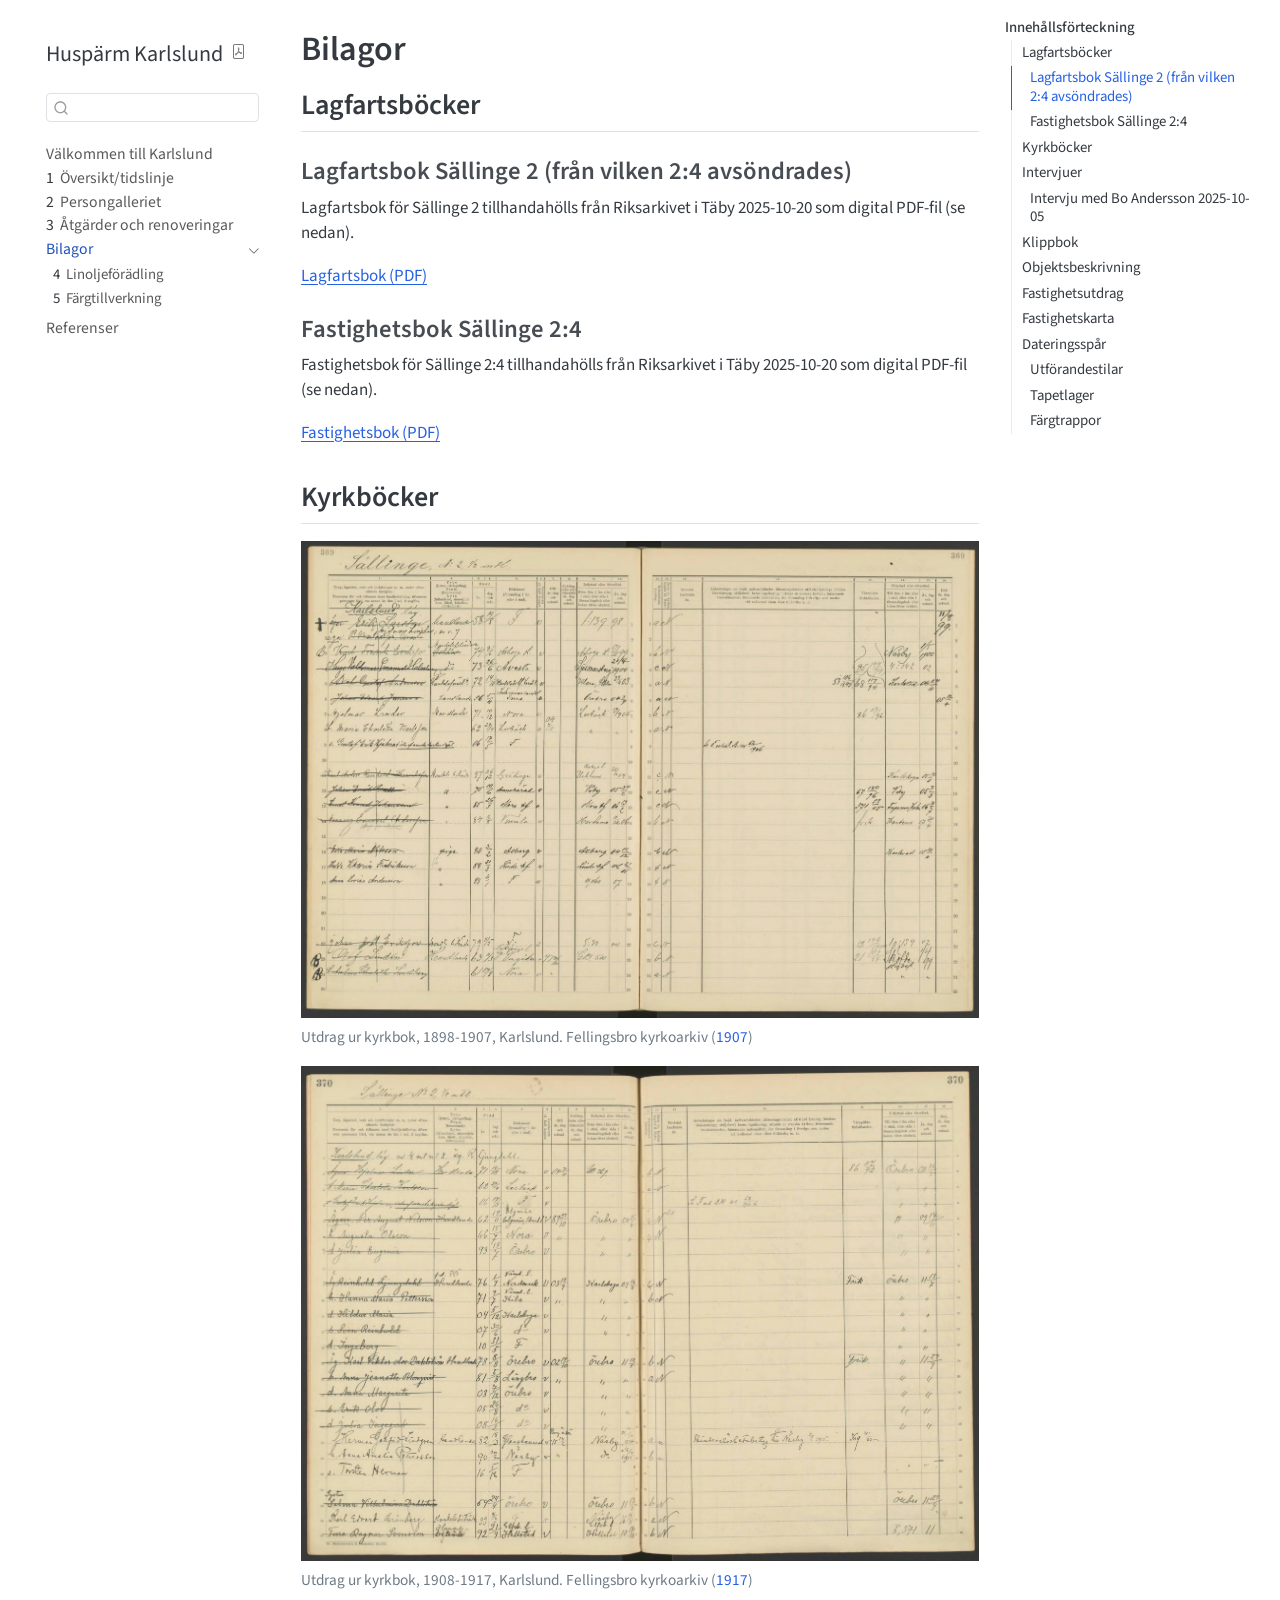
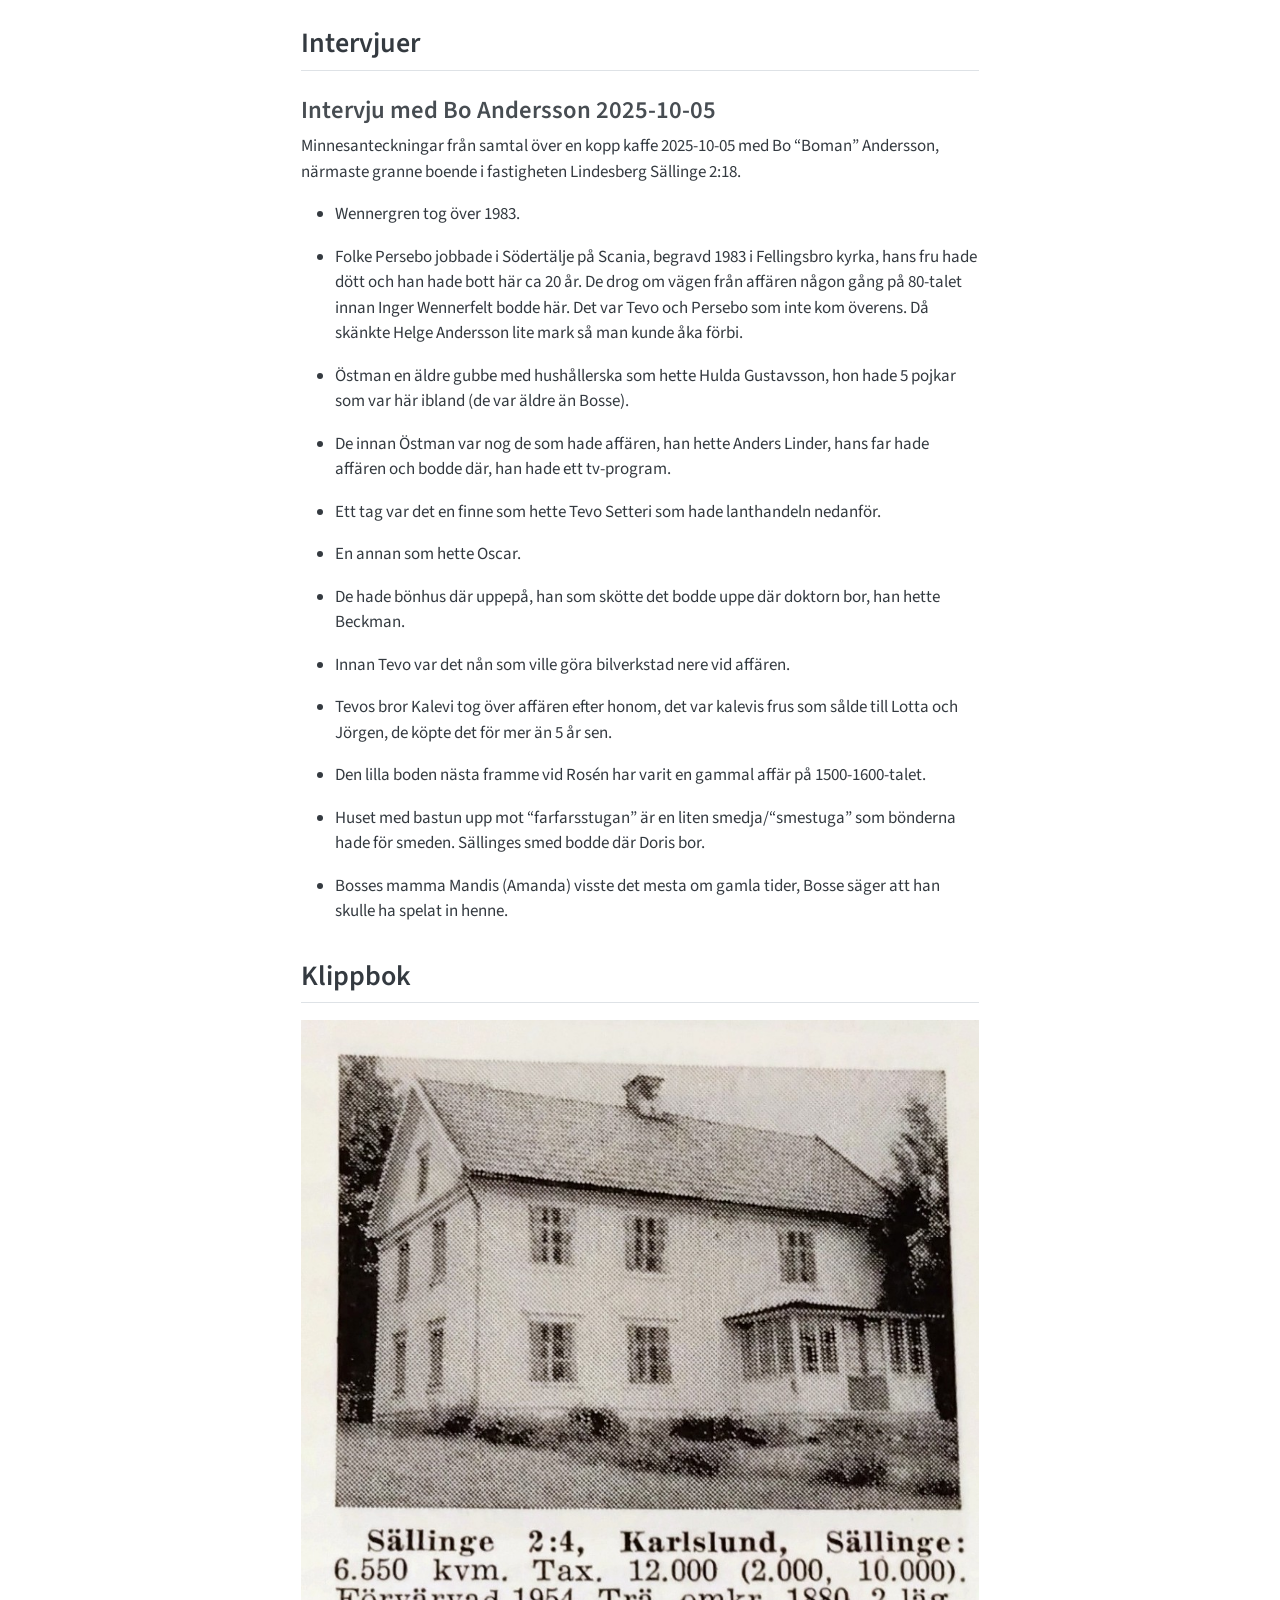
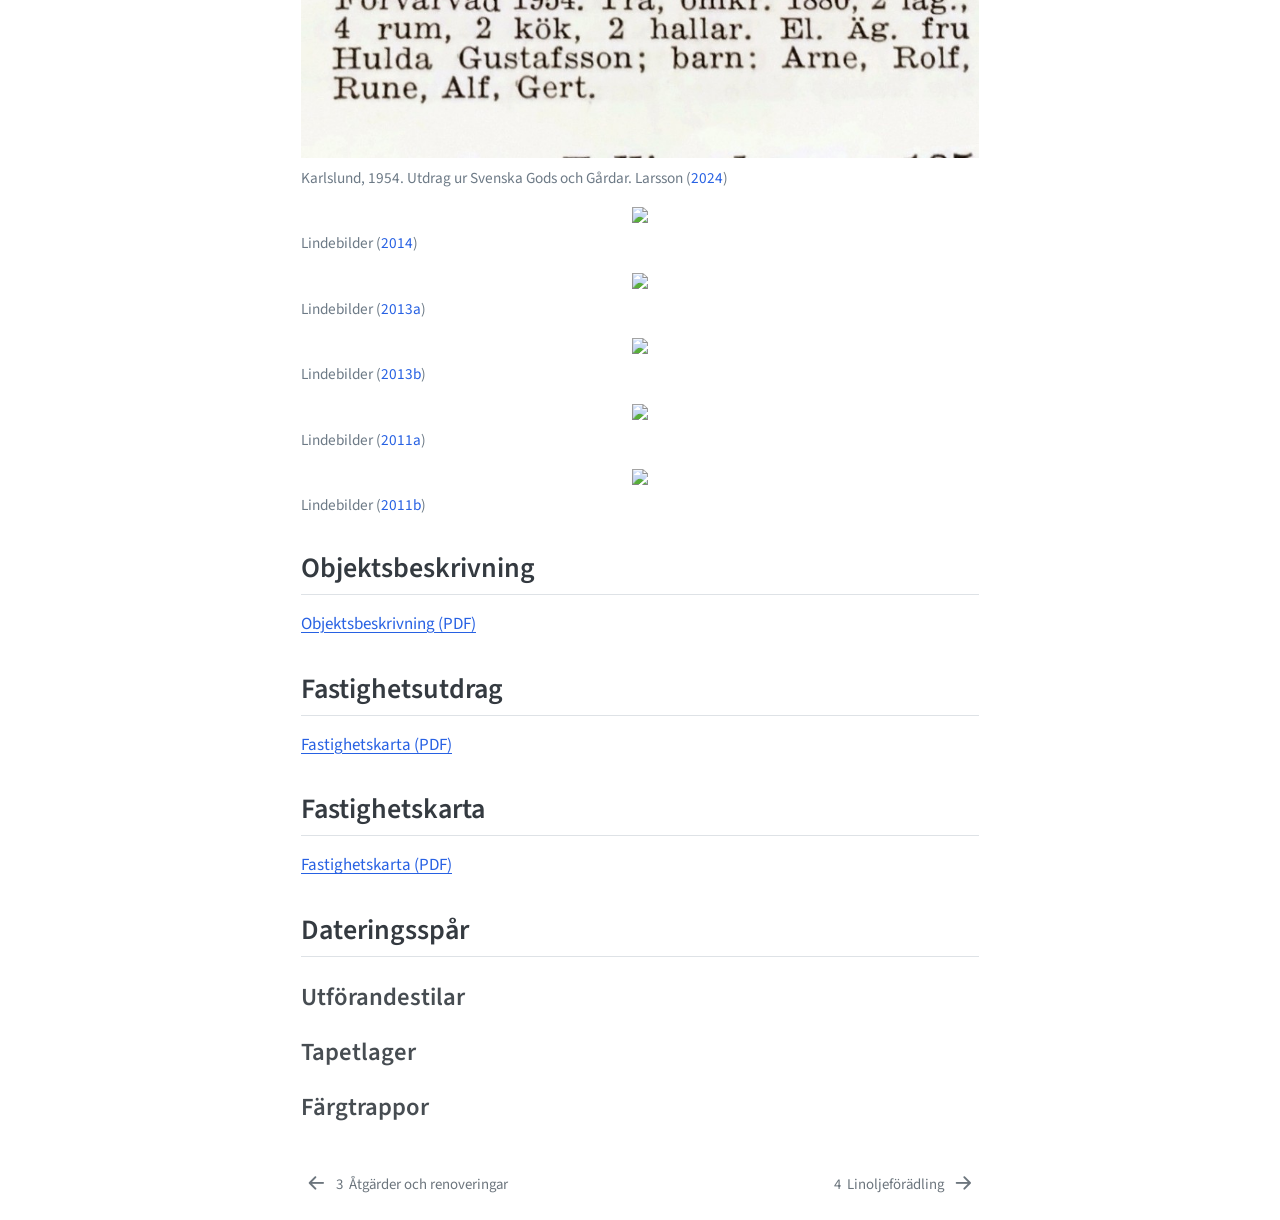
==== commit 6fd4bebd: "genererar nya docs" ====
--- a/docs/bilagor.html
+++ b/docs/bilagor.html
@@ -175,7 +175,7 @@
           <li class="sidebar-item">
   <div class="sidebar-item-container"> 
   <a href="./färgtillverkning.html" class="sidebar-item-text sidebar-link">
- <span class="menu-text"><span class="chapter-number">5</span>&nbsp; <span class="chapter-title">Recept på färgblandningar</span></span></a>
+ <span class="menu-text"><span class="chapter-number">5</span>&nbsp; <span class="chapter-title">Färgtillverkning</span></span></a>
   </div>
 </li>
       </ul>
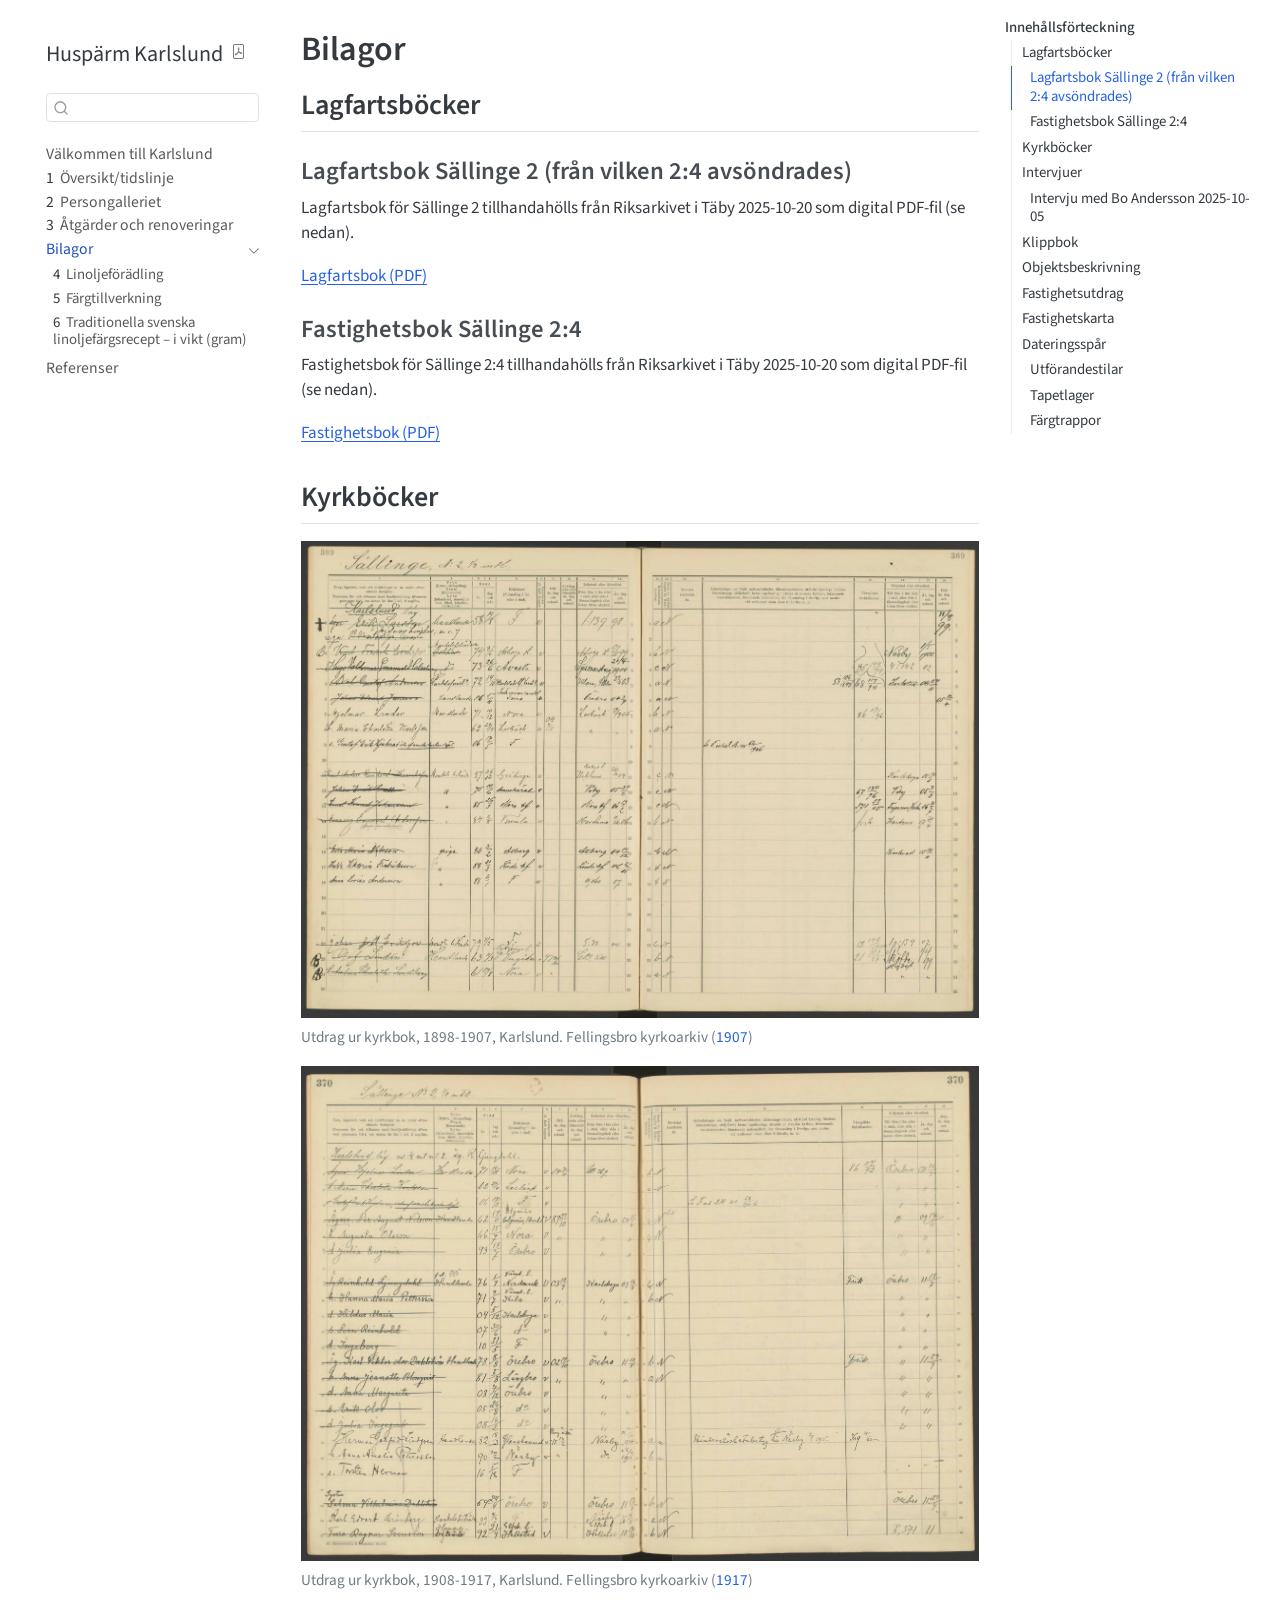
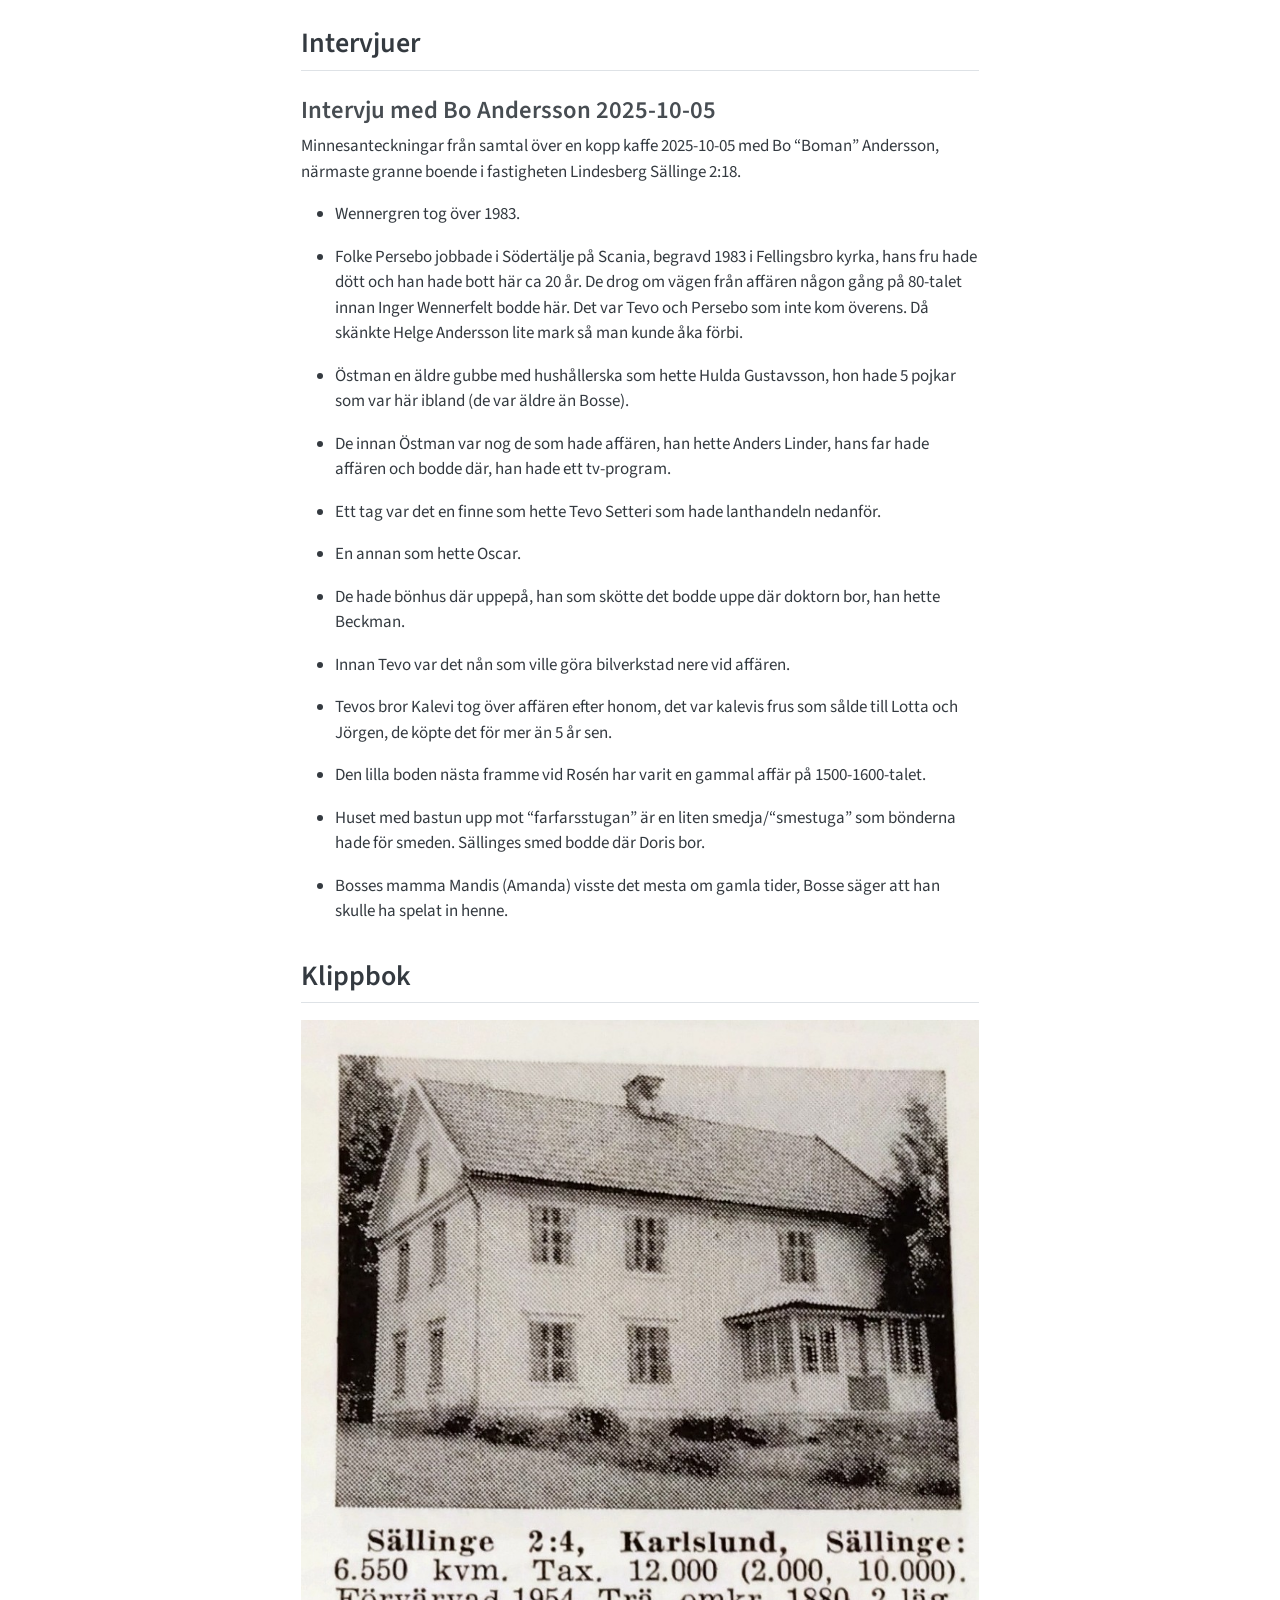
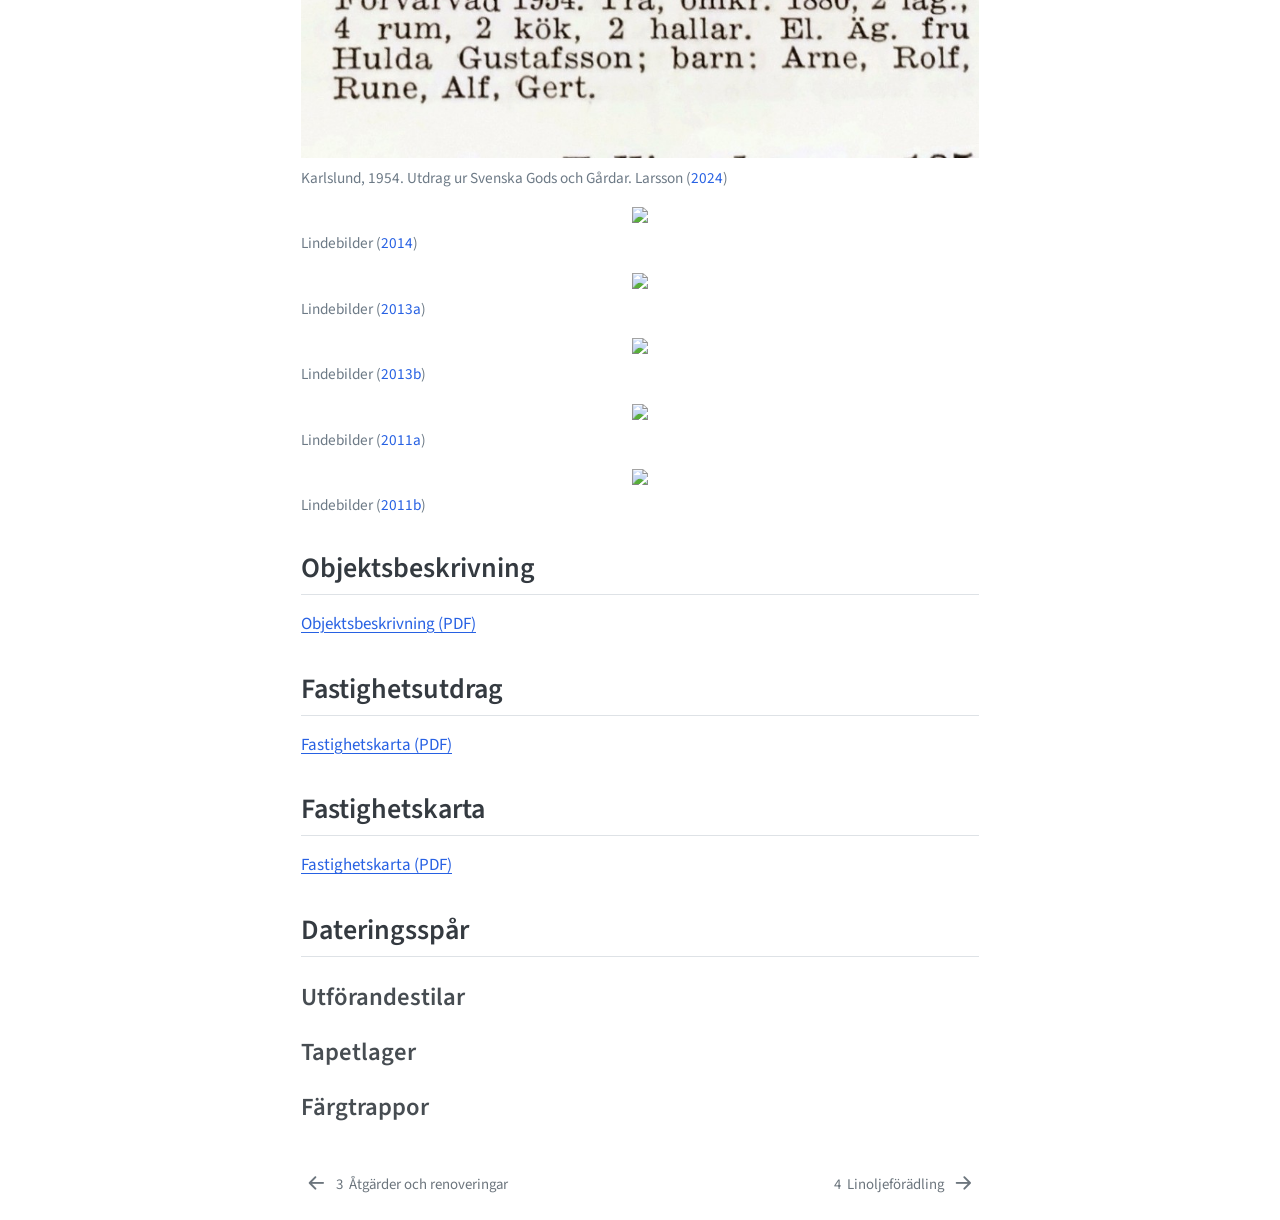
==== commit 0d188953: "genererar nya docs" ====
--- a/docs/bilagor.html
+++ b/docs/bilagor.html
@@ -176,6 +176,12 @@
   <div class="sidebar-item-container"> 
   <a href="./färgtillverkning.html" class="sidebar-item-text sidebar-link">
  <span class="menu-text"><span class="chapter-number">5</span>&nbsp; <span class="chapter-title">Färgtillverkning</span></span></a>
+  </div>
+</li>
+          <li class="sidebar-item">
+  <div class="sidebar-item-container"> 
+  <a href="./recept-grok.html" class="sidebar-item-text sidebar-link">
+ <span class="menu-text"><span class="chapter-number">6</span>&nbsp; <span class="chapter-title">Traditionella svenska linoljefärgsrecept – i vikt (gram)</span></span></a>
   </div>
 </li>
       </ul>
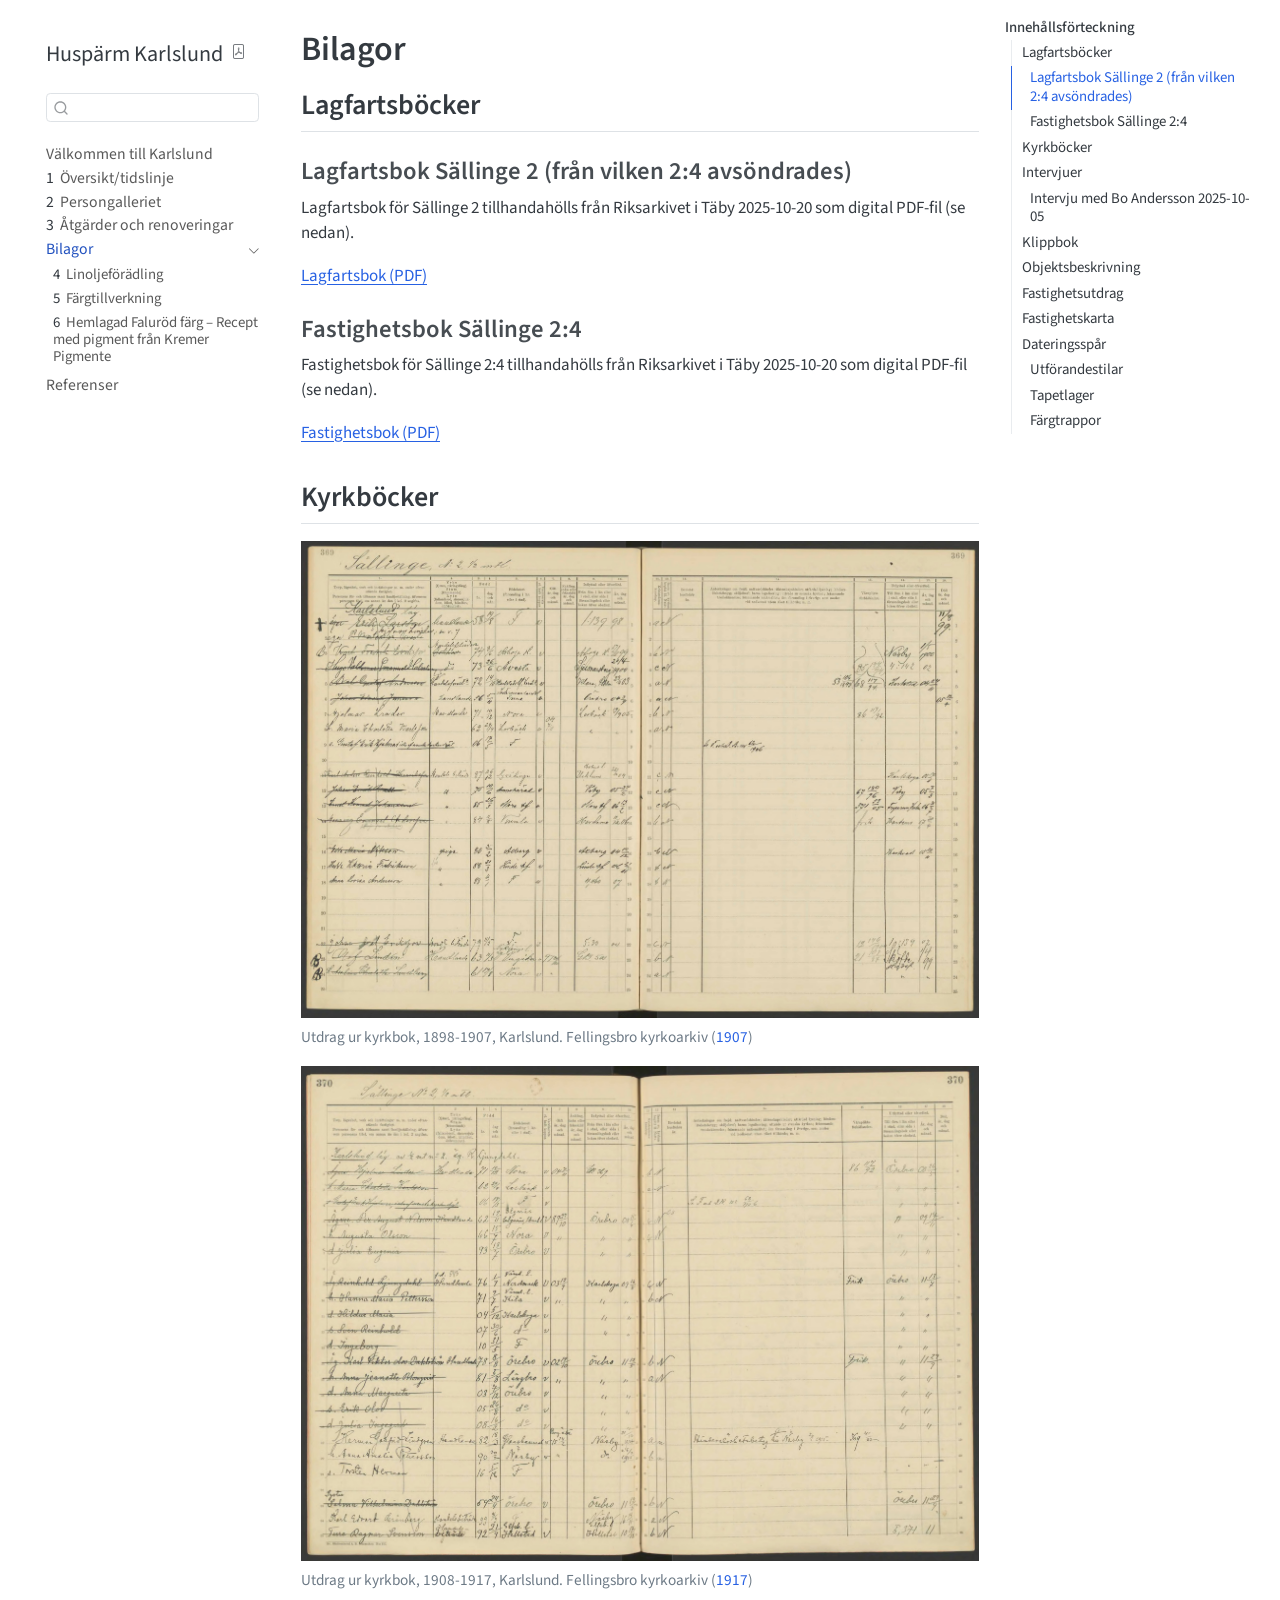
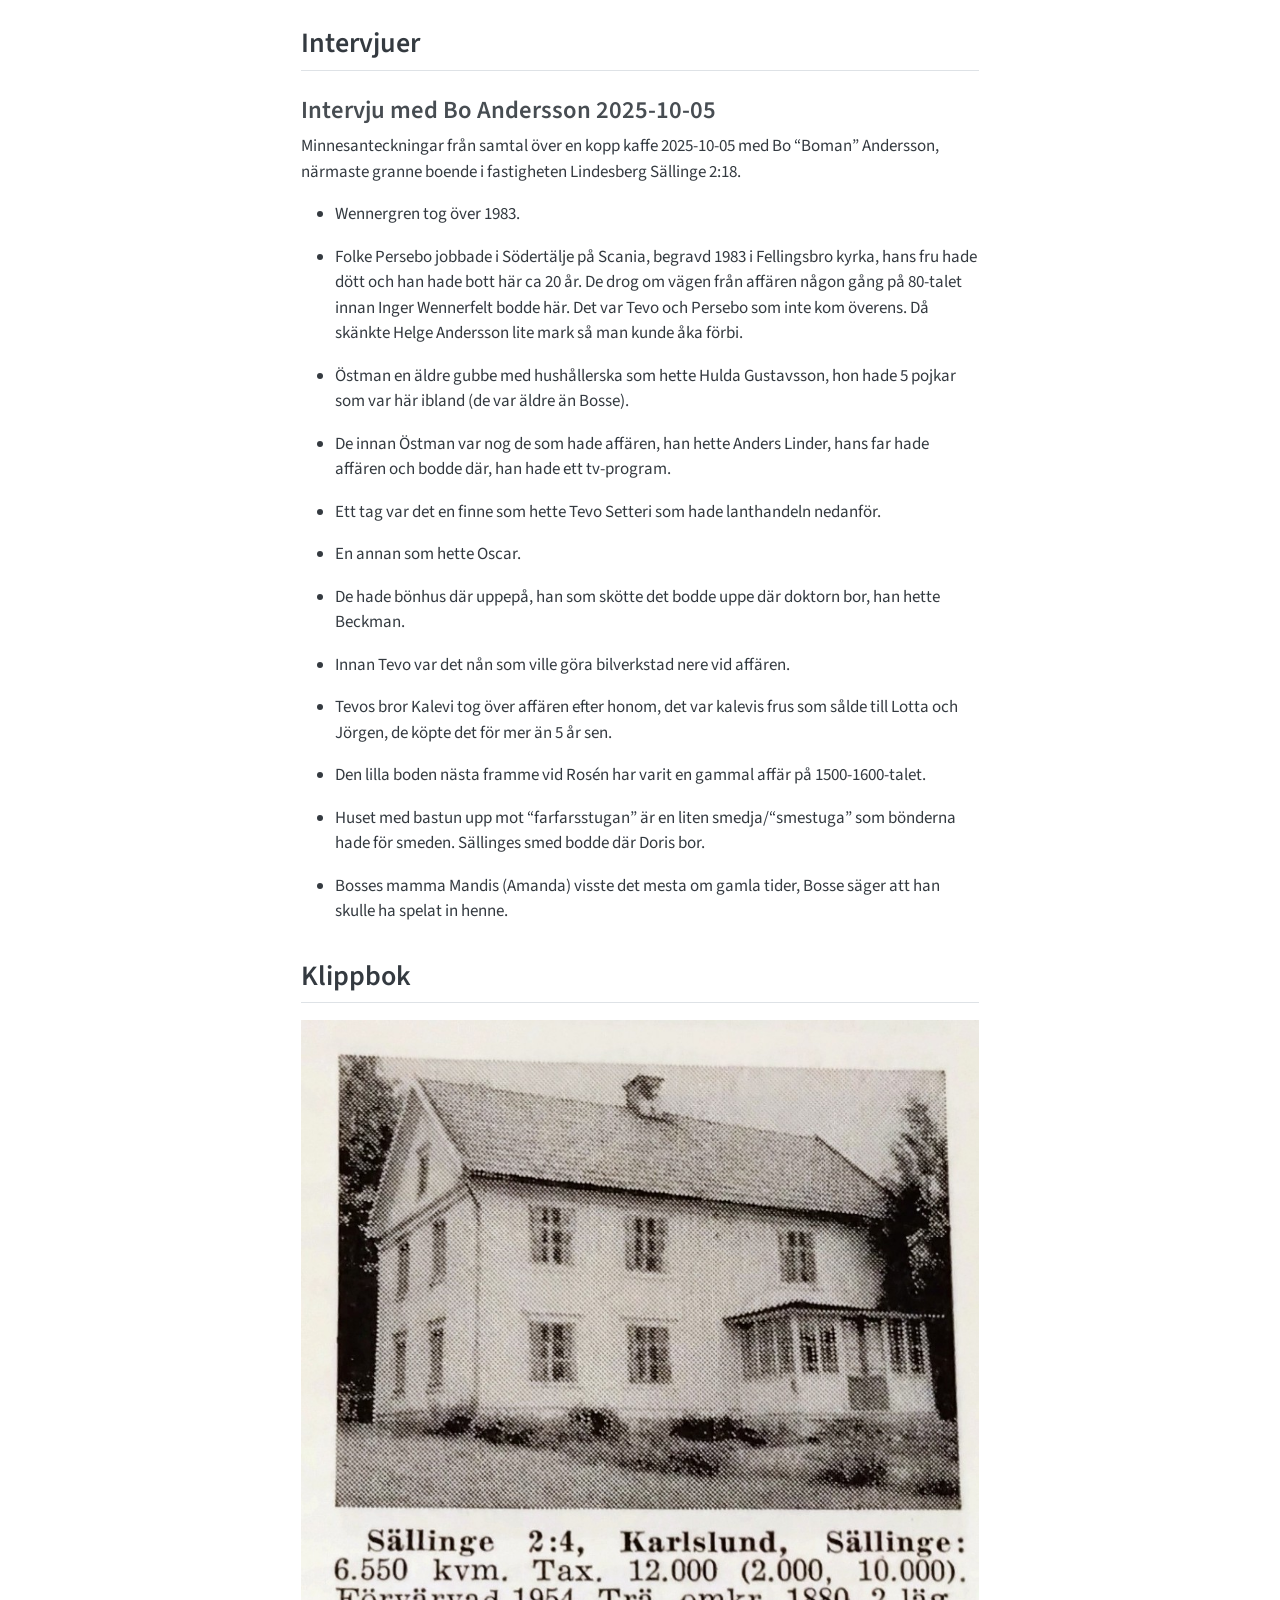
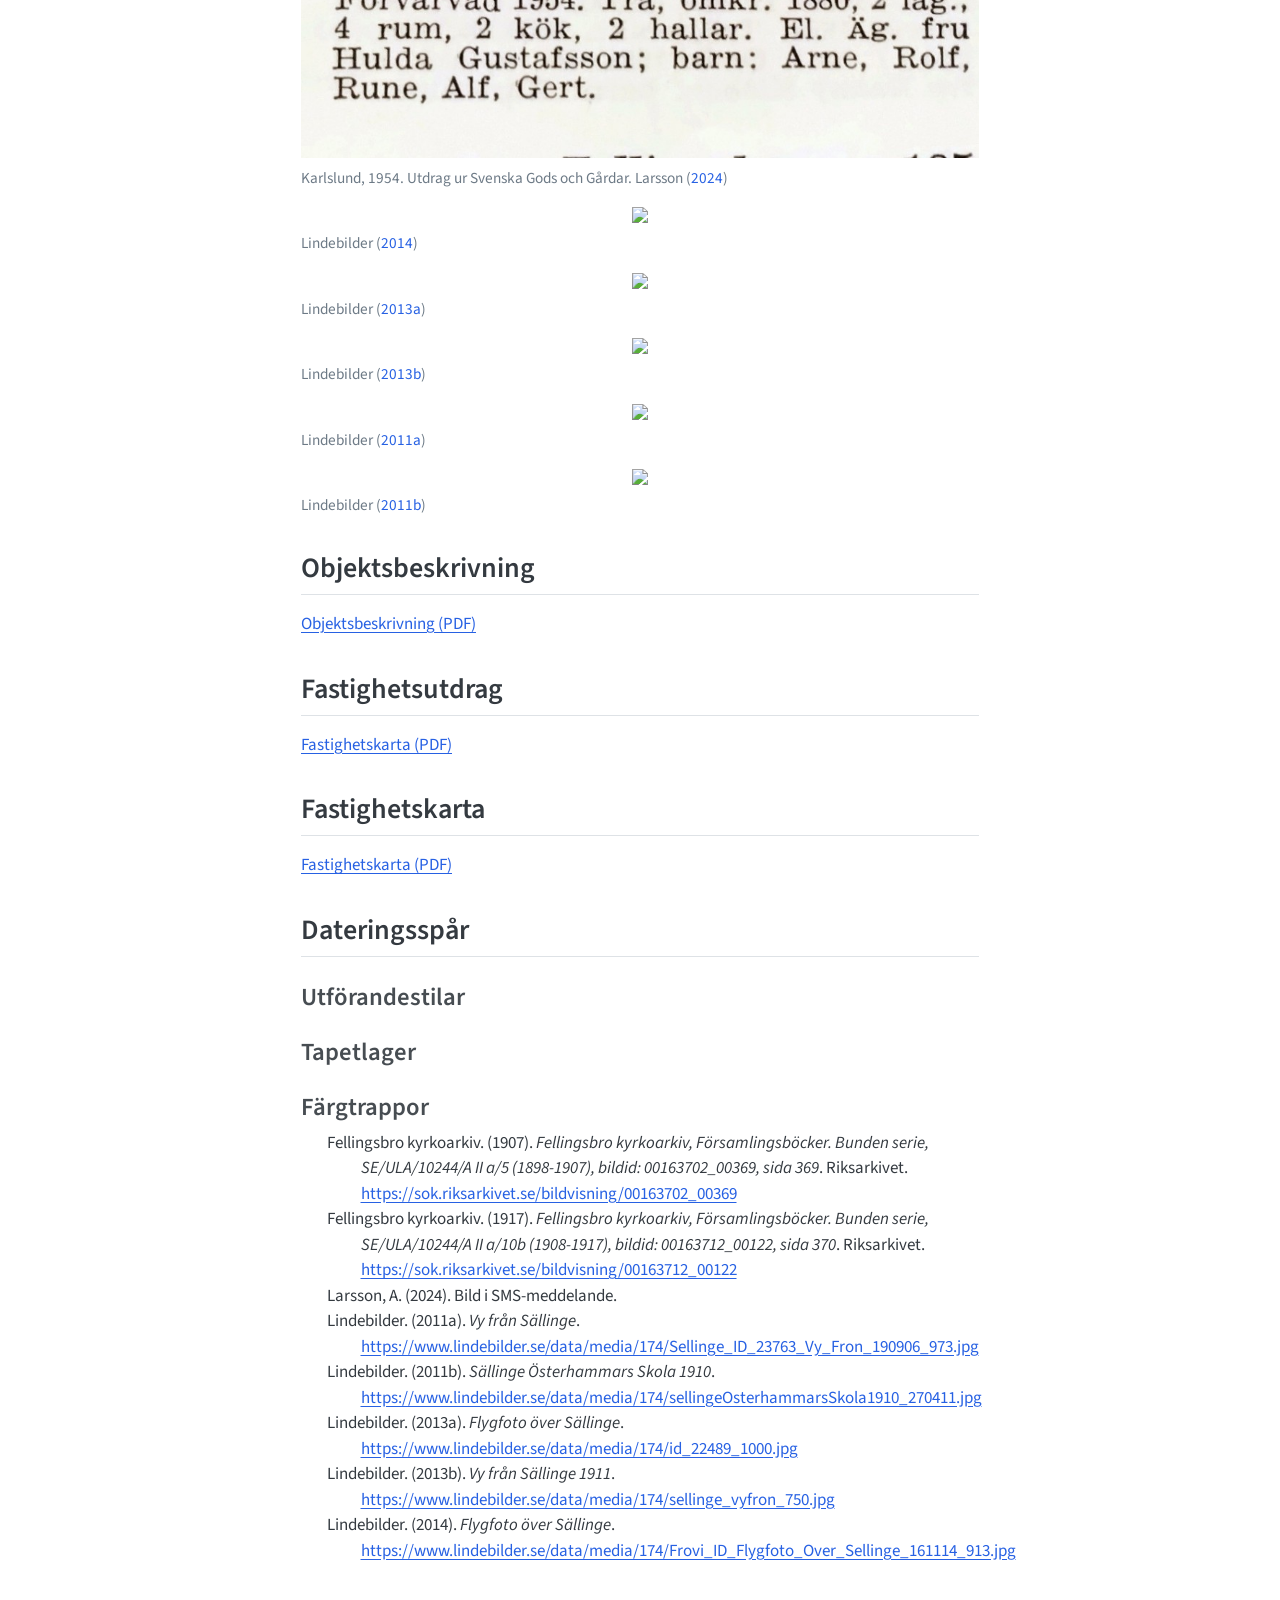
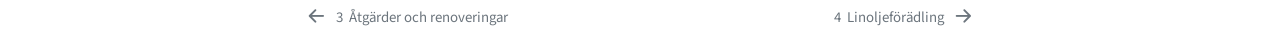
==== commit 1aefd41a: "genererar nya docs" ====
--- a/docs/bilagor.html
+++ b/docs/bilagor.html
@@ -181,7 +181,7 @@
           <li class="sidebar-item">
   <div class="sidebar-item-container"> 
   <a href="./recept-grok.html" class="sidebar-item-text sidebar-link">
- <span class="menu-text"><span class="chapter-number">6</span>&nbsp; <span class="chapter-title">Traditionella svenska linoljefärgsrecept – i vikt (gram)</span></span></a>
+ <span class="menu-text"><span class="chapter-number">6</span>&nbsp; <span class="chapter-title">Hemlagad Faluröd färg – Recept med pigment från Kremer Pigmente</span></span></a>
   </div>
 </li>
       </ul>
@@ -288,13 +288,13 @@
 <div class="quarto-figure quarto-figure-center">
 <figure class="figure">
 <p><img src="00163702_00369.jpg" class="img-fluid figure-img"></p>
-<figcaption>Utdrag ur kyrkbok, 1898-1907, Karlslund. <span class="citation" data-cites="00163702_00369">Fellingsbro kyrkoarkiv (<a href="references.html#ref-00163702_00369" role="doc-biblioref">1907</a>)</span></figcaption>
+<figcaption>Utdrag ur kyrkbok, 1898-1907, Karlslund. <span class="citation" data-cites="00163702_00369">Fellingsbro kyrkoarkiv (<a href="#ref-00163702_00369" role="doc-biblioref">1907</a>)</span></figcaption>
 </figure>
 </div>
 <div class="quarto-figure quarto-figure-center">
 <figure class="figure">
 <p><img src="00163712_00122.jpg" class="img-fluid figure-img"></p>
-<figcaption>Utdrag ur kyrkbok, 1908-1917, Karlslund. <span class="citation" data-cites="00163712_00122">Fellingsbro kyrkoarkiv (<a href="references.html#ref-00163712_00122" role="doc-biblioref">1917</a>)</span></figcaption>
+<figcaption>Utdrag ur kyrkbok, 1908-1917, Karlslund. <span class="citation" data-cites="00163712_00122">Fellingsbro kyrkoarkiv (<a href="#ref-00163712_00122" role="doc-biblioref">1917</a>)</span></figcaption>
 </figure>
 </div>
 </section>
@@ -325,37 +325,37 @@
 <div class="quarto-figure quarto-figure-center">
 <figure class="figure">
 <p><img src="shg.jpg" class="img-fluid figure-img"></p>
-<figcaption>Karlslund, 1954. Utdrag ur Svenska Gods och Gårdar. <span class="citation" data-cites="Larsson">Larsson (<a href="references.html#ref-Larsson" role="doc-biblioref">2024</a>)</span></figcaption>
+<figcaption>Karlslund, 1954. Utdrag ur Svenska Gods och Gårdar. <span class="citation" data-cites="Larsson">Larsson (<a href="#ref-Larsson" role="doc-biblioref">2024</a>)</span></figcaption>
 </figure>
 </div>
 <div class="quarto-figure quarto-figure-center">
 <figure class="figure">
 <p><img src="https://www.lindebilder.se/data/media/174/Frovi_ID_Flygfoto_Over_Sellinge_161114_913.jpg" class="img-fluid figure-img"></p>
-<figcaption><span class="citation" data-cites="Lindebilder0">Lindebilder (<a href="references.html#ref-Lindebilder0" role="doc-biblioref">2014</a>)</span></figcaption>
+<figcaption><span class="citation" data-cites="Lindebilder0">Lindebilder (<a href="#ref-Lindebilder0" role="doc-biblioref">2014</a>)</span></figcaption>
 </figure>
 </div>
 <div class="quarto-figure quarto-figure-center">
 <figure class="figure">
 <p><img src="https://www.lindebilder.se/data/media/174/id_22489_1000.jpg" class="img-fluid figure-img"></p>
-<figcaption><span class="citation" data-cites="Lindebilder1">Lindebilder (<a href="references.html#ref-Lindebilder1" role="doc-biblioref">2013a</a>)</span></figcaption>
+<figcaption><span class="citation" data-cites="Lindebilder1">Lindebilder (<a href="#ref-Lindebilder1" role="doc-biblioref">2013a</a>)</span></figcaption>
 </figure>
 </div>
 <div class="quarto-figure quarto-figure-center">
 <figure class="figure">
 <p><img src="https://www.lindebilder.se/data/media/174/sellinge_vyfron_750.jpg" class="img-fluid figure-img"></p>
-<figcaption><span class="citation" data-cites="Lindebilder2">Lindebilder (<a href="references.html#ref-Lindebilder2" role="doc-biblioref">2013b</a>)</span></figcaption>
+<figcaption><span class="citation" data-cites="Lindebilder2">Lindebilder (<a href="#ref-Lindebilder2" role="doc-biblioref">2013b</a>)</span></figcaption>
 </figure>
 </div>
 <div class="quarto-figure quarto-figure-center">
 <figure class="figure">
 <p><img src="https://www.lindebilder.se/data/media/174/Sellinge_ID_23763_Vy_Fron_190906_973.jpg" class="img-fluid figure-img"></p>
-<figcaption><span class="citation" data-cites="Lindebilder3">Lindebilder (<a href="references.html#ref-Lindebilder3" role="doc-biblioref">2011a</a>)</span></figcaption>
+<figcaption><span class="citation" data-cites="Lindebilder3">Lindebilder (<a href="#ref-Lindebilder3" role="doc-biblioref">2011a</a>)</span></figcaption>
 </figure>
 </div>
 <div class="quarto-figure quarto-figure-center">
 <figure class="figure">
 <p><img src="https://www.lindebilder.se/data/media/174/sellingeOsterhammarsSkola1910_270411.jpg" class="img-fluid figure-img"></p>
-<figcaption><span class="citation" data-cites="Lindebilder4">Lindebilder (<a href="references.html#ref-Lindebilder4" role="doc-biblioref">2011b</a>)</span></figcaption>
+<figcaption><span class="citation" data-cites="Lindebilder4">Lindebilder (<a href="#ref-Lindebilder4" role="doc-biblioref">2011b</a>)</span></figcaption>
 </figure>
 </div>
 </section>
@@ -383,7 +383,7 @@
 <h3 class="anchored" data-anchor-id="färgtrappor">Färgtrappor</h3>
 
 
-<div id="refs" class="references csl-bib-body hanging-indent" data-entry-spacing="0" data-line-spacing="2" role="list" style="display: none">
+<div id="refs" class="references csl-bib-body hanging-indent" data-entry-spacing="0" data-line-spacing="2" role="list">
 <div id="ref-00163702_00369" class="csl-entry" role="listitem">
 Fellingsbro kyrkoarkiv. (1907). <em>Fellingsbro kyrkoarkiv, Församlingsböcker. Bunden serie, SE/ULA/10244/A II a/5 (1898-1907), bildid: 00163702_00369, sida 369</em>. Riksarkivet. <a href="https://sok.riksarkivet.se/bildvisning/00163702_00369">https://sok.riksarkivet.se/bildvisning/00163702_00369</a>
 </div>
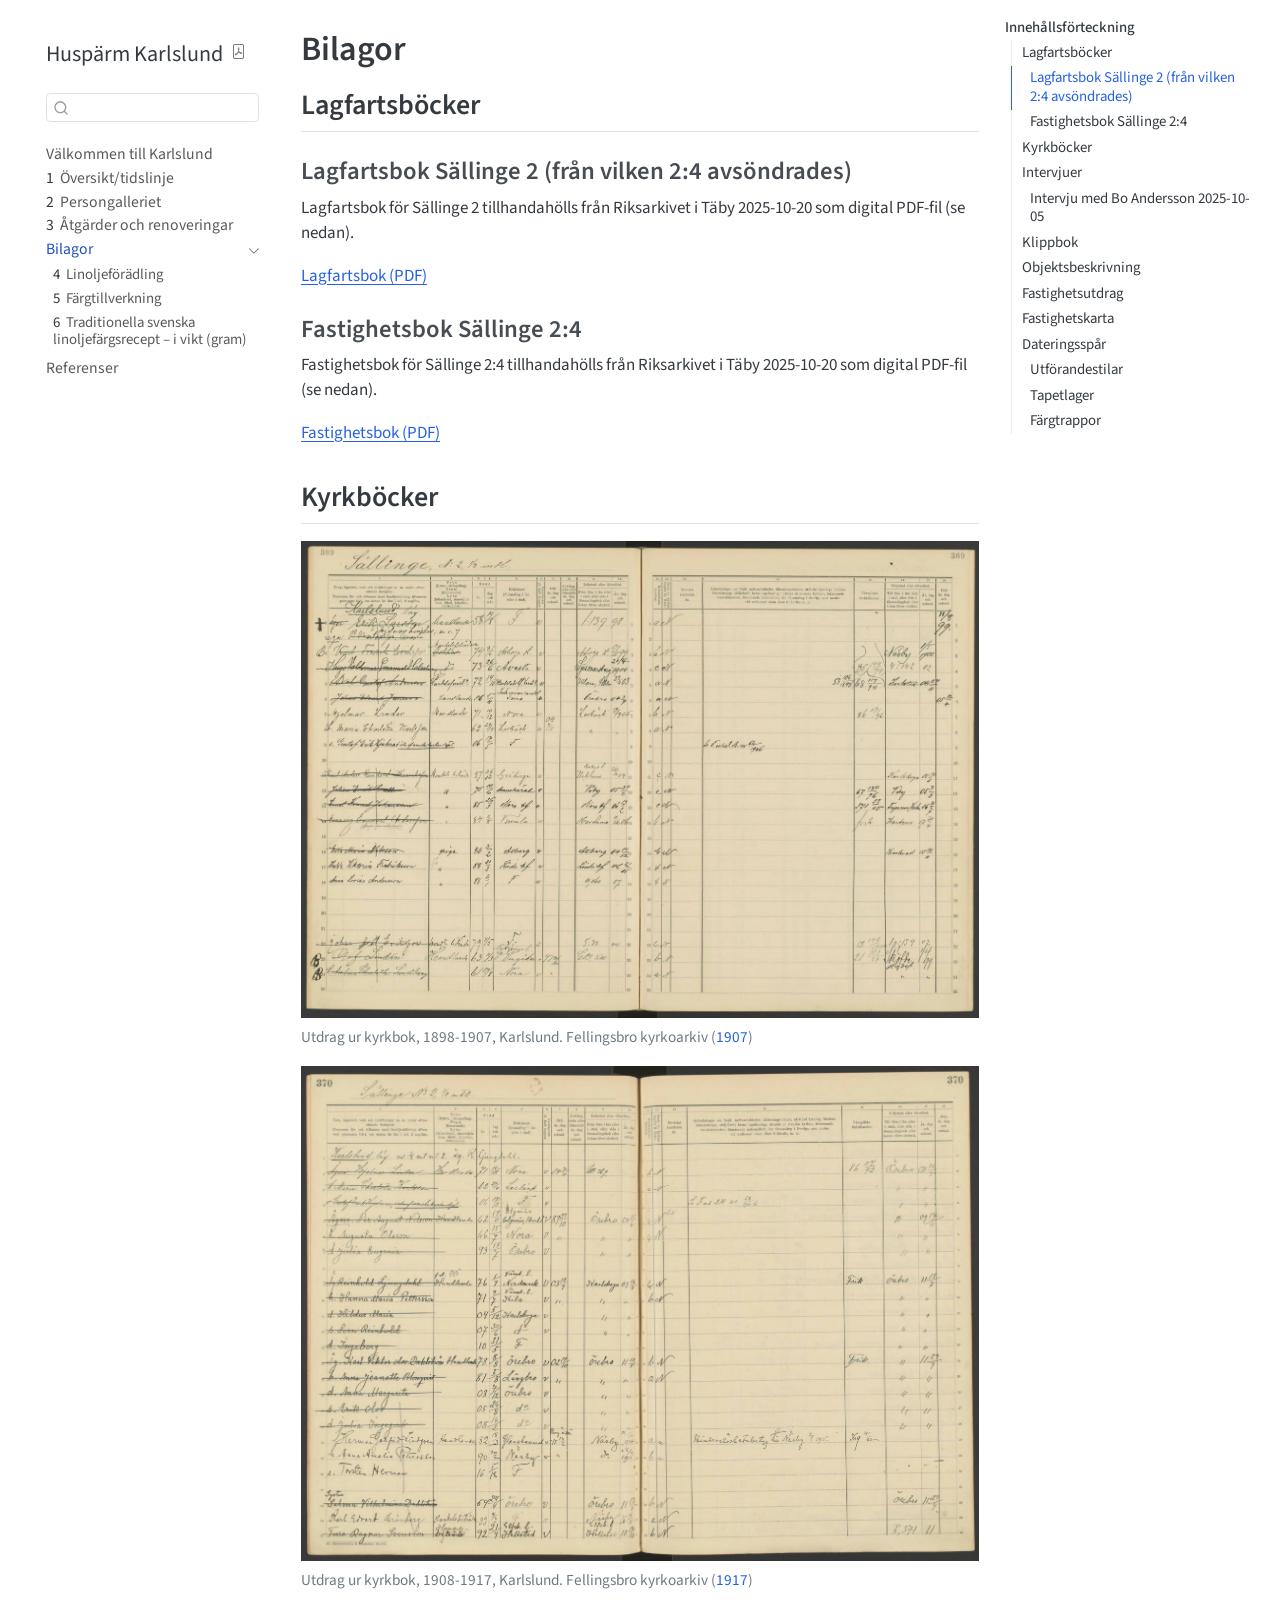
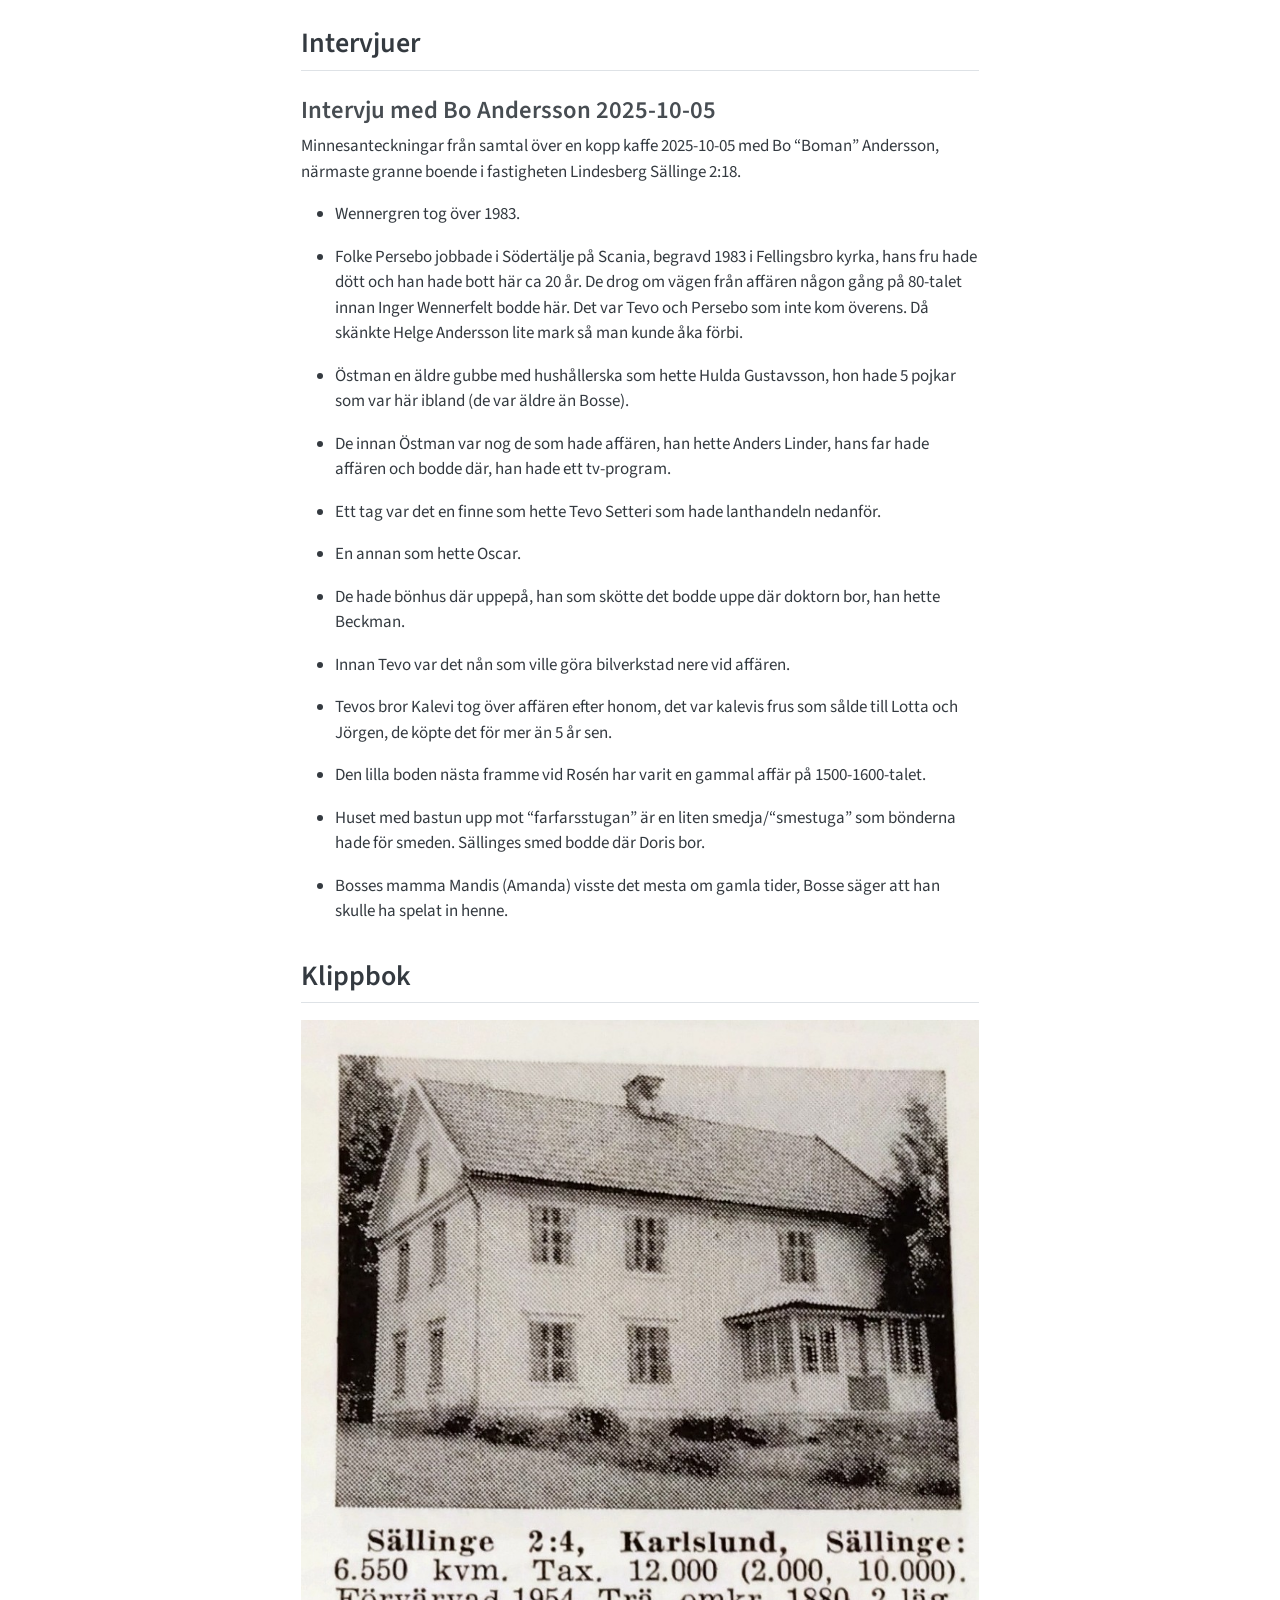
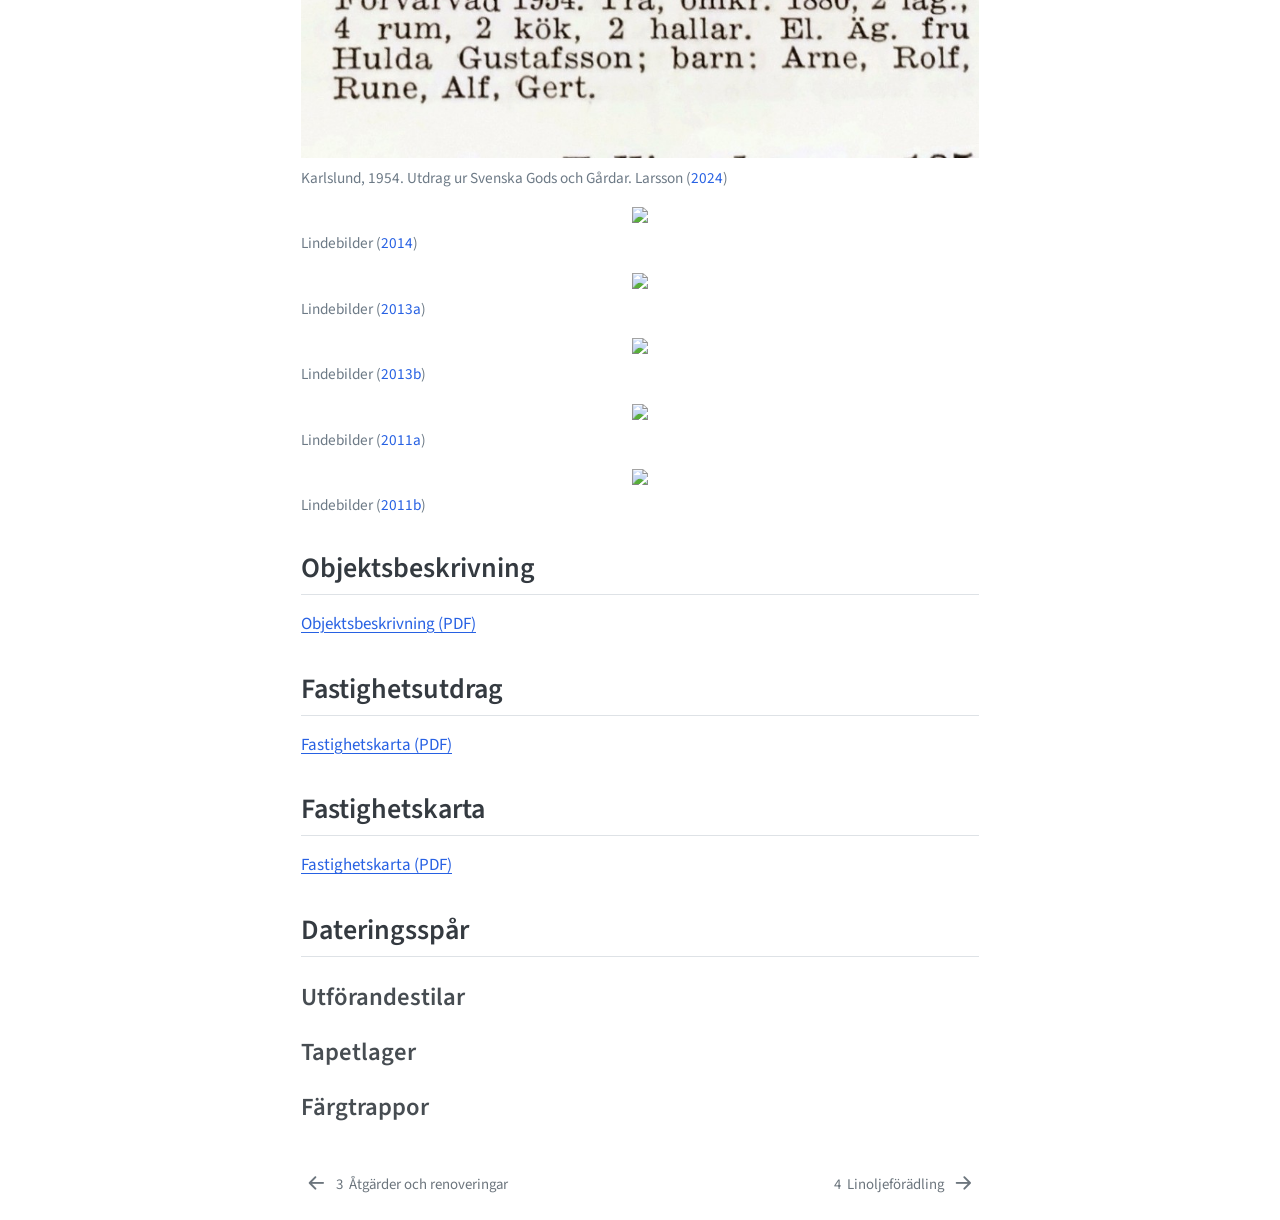
==== commit f1df0850: "genererar nya docs" ====
--- a/docs/bilagor.html
+++ b/docs/bilagor.html
@@ -181,7 +181,7 @@
           <li class="sidebar-item">
   <div class="sidebar-item-container"> 
   <a href="./recept-grok.html" class="sidebar-item-text sidebar-link">
- <span class="menu-text"><span class="chapter-number">6</span>&nbsp; <span class="chapter-title">Hemlagad Faluröd färg – Recept med pigment från Kremer Pigmente</span></span></a>
+ <span class="menu-text"><span class="chapter-number">6</span>&nbsp; <span class="chapter-title">Traditionella svenska linoljefärgsrecept – i vikt (gram)</span></span></a>
   </div>
 </li>
       </ul>
@@ -288,13 +288,13 @@
 <div class="quarto-figure quarto-figure-center">
 <figure class="figure">
 <p><img src="00163702_00369.jpg" class="img-fluid figure-img"></p>
-<figcaption>Utdrag ur kyrkbok, 1898-1907, Karlslund. <span class="citation" data-cites="00163702_00369">Fellingsbro kyrkoarkiv (<a href="#ref-00163702_00369" role="doc-biblioref">1907</a>)</span></figcaption>
+<figcaption>Utdrag ur kyrkbok, 1898-1907, Karlslund. <span class="citation" data-cites="00163702_00369">Fellingsbro kyrkoarkiv (<a href="references.html#ref-00163702_00369" role="doc-biblioref">1907</a>)</span></figcaption>
 </figure>
 </div>
 <div class="quarto-figure quarto-figure-center">
 <figure class="figure">
 <p><img src="00163712_00122.jpg" class="img-fluid figure-img"></p>
-<figcaption>Utdrag ur kyrkbok, 1908-1917, Karlslund. <span class="citation" data-cites="00163712_00122">Fellingsbro kyrkoarkiv (<a href="#ref-00163712_00122" role="doc-biblioref">1917</a>)</span></figcaption>
+<figcaption>Utdrag ur kyrkbok, 1908-1917, Karlslund. <span class="citation" data-cites="00163712_00122">Fellingsbro kyrkoarkiv (<a href="references.html#ref-00163712_00122" role="doc-biblioref">1917</a>)</span></figcaption>
 </figure>
 </div>
 </section>
@@ -325,37 +325,37 @@
 <div class="quarto-figure quarto-figure-center">
 <figure class="figure">
 <p><img src="shg.jpg" class="img-fluid figure-img"></p>
-<figcaption>Karlslund, 1954. Utdrag ur Svenska Gods och Gårdar. <span class="citation" data-cites="Larsson">Larsson (<a href="#ref-Larsson" role="doc-biblioref">2024</a>)</span></figcaption>
+<figcaption>Karlslund, 1954. Utdrag ur Svenska Gods och Gårdar. <span class="citation" data-cites="Larsson">Larsson (<a href="references.html#ref-Larsson" role="doc-biblioref">2024</a>)</span></figcaption>
 </figure>
 </div>
 <div class="quarto-figure quarto-figure-center">
 <figure class="figure">
 <p><img src="https://www.lindebilder.se/data/media/174/Frovi_ID_Flygfoto_Over_Sellinge_161114_913.jpg" class="img-fluid figure-img"></p>
-<figcaption><span class="citation" data-cites="Lindebilder0">Lindebilder (<a href="#ref-Lindebilder0" role="doc-biblioref">2014</a>)</span></figcaption>
+<figcaption><span class="citation" data-cites="Lindebilder0">Lindebilder (<a href="references.html#ref-Lindebilder0" role="doc-biblioref">2014</a>)</span></figcaption>
 </figure>
 </div>
 <div class="quarto-figure quarto-figure-center">
 <figure class="figure">
 <p><img src="https://www.lindebilder.se/data/media/174/id_22489_1000.jpg" class="img-fluid figure-img"></p>
-<figcaption><span class="citation" data-cites="Lindebilder1">Lindebilder (<a href="#ref-Lindebilder1" role="doc-biblioref">2013a</a>)</span></figcaption>
+<figcaption><span class="citation" data-cites="Lindebilder1">Lindebilder (<a href="references.html#ref-Lindebilder1" role="doc-biblioref">2013a</a>)</span></figcaption>
 </figure>
 </div>
 <div class="quarto-figure quarto-figure-center">
 <figure class="figure">
 <p><img src="https://www.lindebilder.se/data/media/174/sellinge_vyfron_750.jpg" class="img-fluid figure-img"></p>
-<figcaption><span class="citation" data-cites="Lindebilder2">Lindebilder (<a href="#ref-Lindebilder2" role="doc-biblioref">2013b</a>)</span></figcaption>
+<figcaption><span class="citation" data-cites="Lindebilder2">Lindebilder (<a href="references.html#ref-Lindebilder2" role="doc-biblioref">2013b</a>)</span></figcaption>
 </figure>
 </div>
 <div class="quarto-figure quarto-figure-center">
 <figure class="figure">
 <p><img src="https://www.lindebilder.se/data/media/174/Sellinge_ID_23763_Vy_Fron_190906_973.jpg" class="img-fluid figure-img"></p>
-<figcaption><span class="citation" data-cites="Lindebilder3">Lindebilder (<a href="#ref-Lindebilder3" role="doc-biblioref">2011a</a>)</span></figcaption>
+<figcaption><span class="citation" data-cites="Lindebilder3">Lindebilder (<a href="references.html#ref-Lindebilder3" role="doc-biblioref">2011a</a>)</span></figcaption>
 </figure>
 </div>
 <div class="quarto-figure quarto-figure-center">
 <figure class="figure">
 <p><img src="https://www.lindebilder.se/data/media/174/sellingeOsterhammarsSkola1910_270411.jpg" class="img-fluid figure-img"></p>
-<figcaption><span class="citation" data-cites="Lindebilder4">Lindebilder (<a href="#ref-Lindebilder4" role="doc-biblioref">2011b</a>)</span></figcaption>
+<figcaption><span class="citation" data-cites="Lindebilder4">Lindebilder (<a href="references.html#ref-Lindebilder4" role="doc-biblioref">2011b</a>)</span></figcaption>
 </figure>
 </div>
 </section>
@@ -383,7 +383,7 @@
 <h3 class="anchored" data-anchor-id="färgtrappor">Färgtrappor</h3>
 
 
-<div id="refs" class="references csl-bib-body hanging-indent" data-entry-spacing="0" data-line-spacing="2" role="list">
+<div id="refs" class="references csl-bib-body hanging-indent" data-entry-spacing="0" data-line-spacing="2" role="list" style="display: none">
 <div id="ref-00163702_00369" class="csl-entry" role="listitem">
 Fellingsbro kyrkoarkiv. (1907). <em>Fellingsbro kyrkoarkiv, Församlingsböcker. Bunden serie, SE/ULA/10244/A II a/5 (1898-1907), bildid: 00163702_00369, sida 369</em>. Riksarkivet. <a href="https://sok.riksarkivet.se/bildvisning/00163702_00369">https://sok.riksarkivet.se/bildvisning/00163702_00369</a>
 </div>
